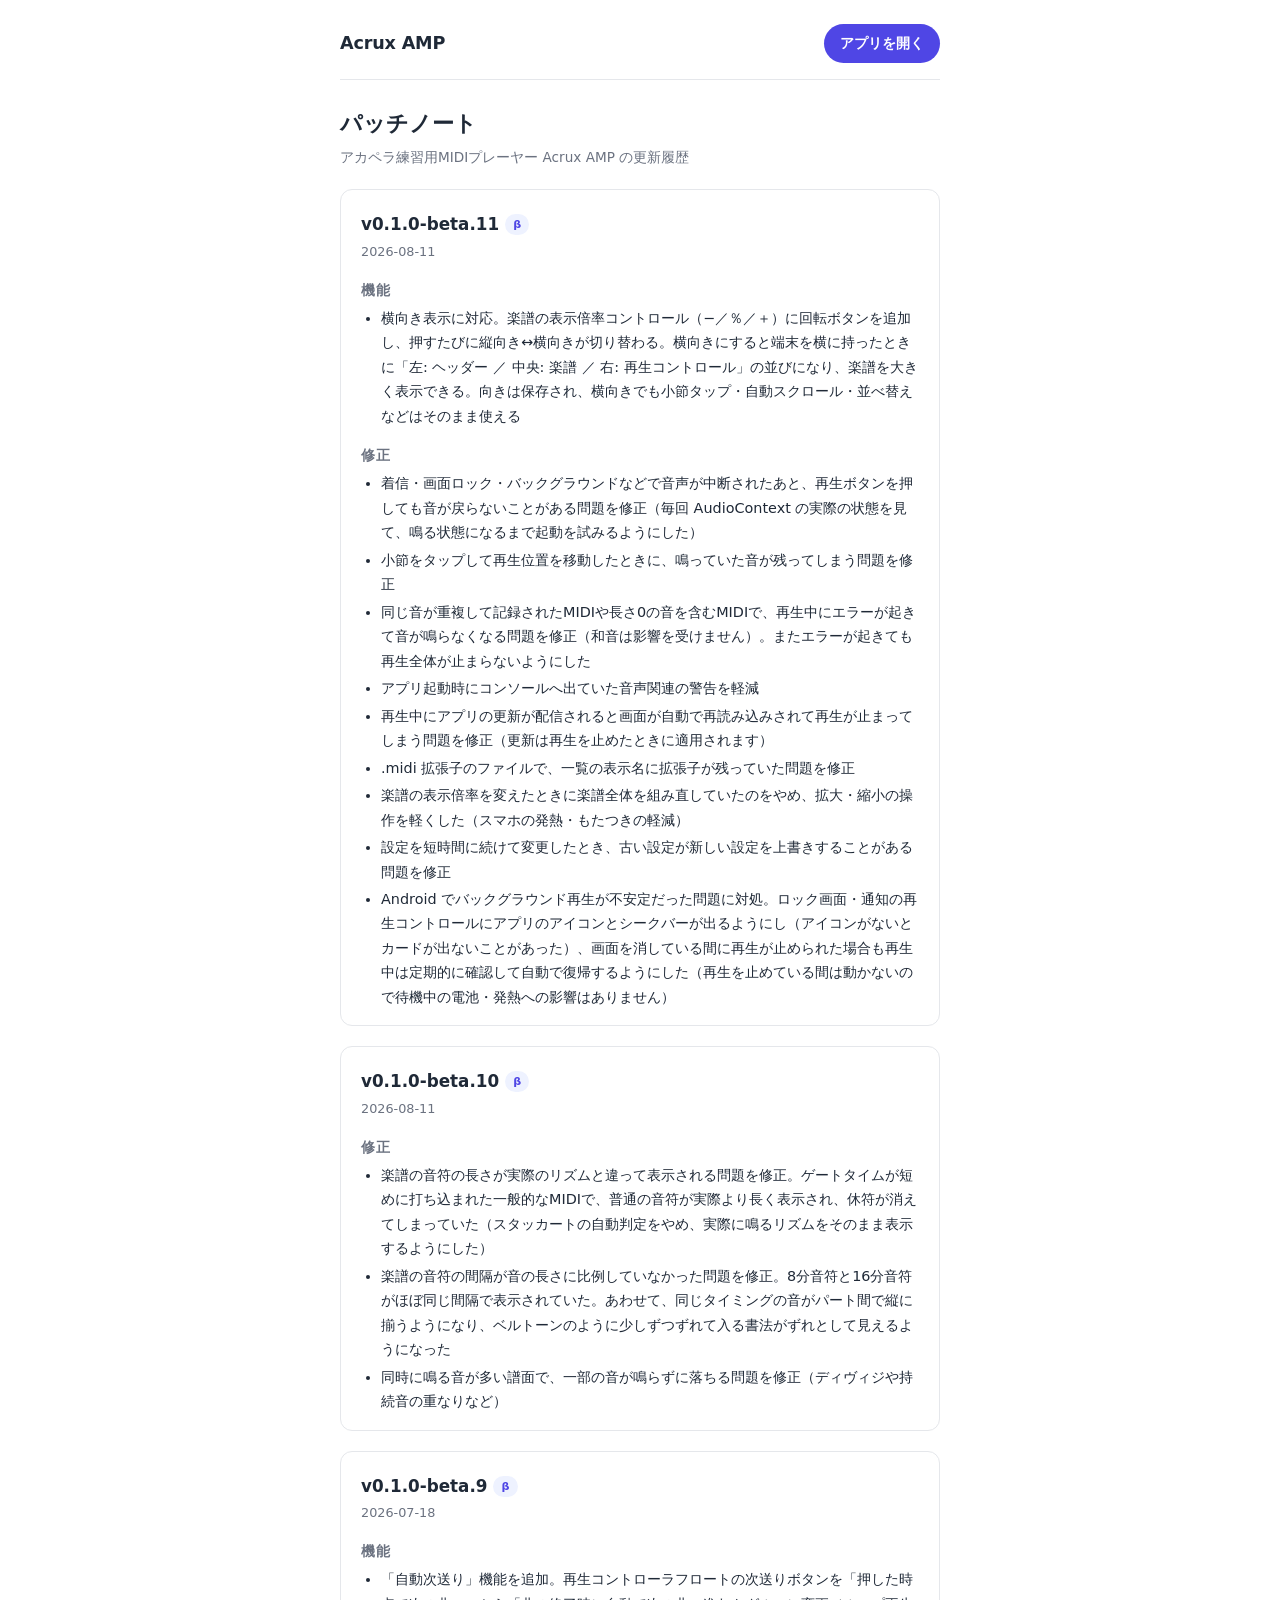
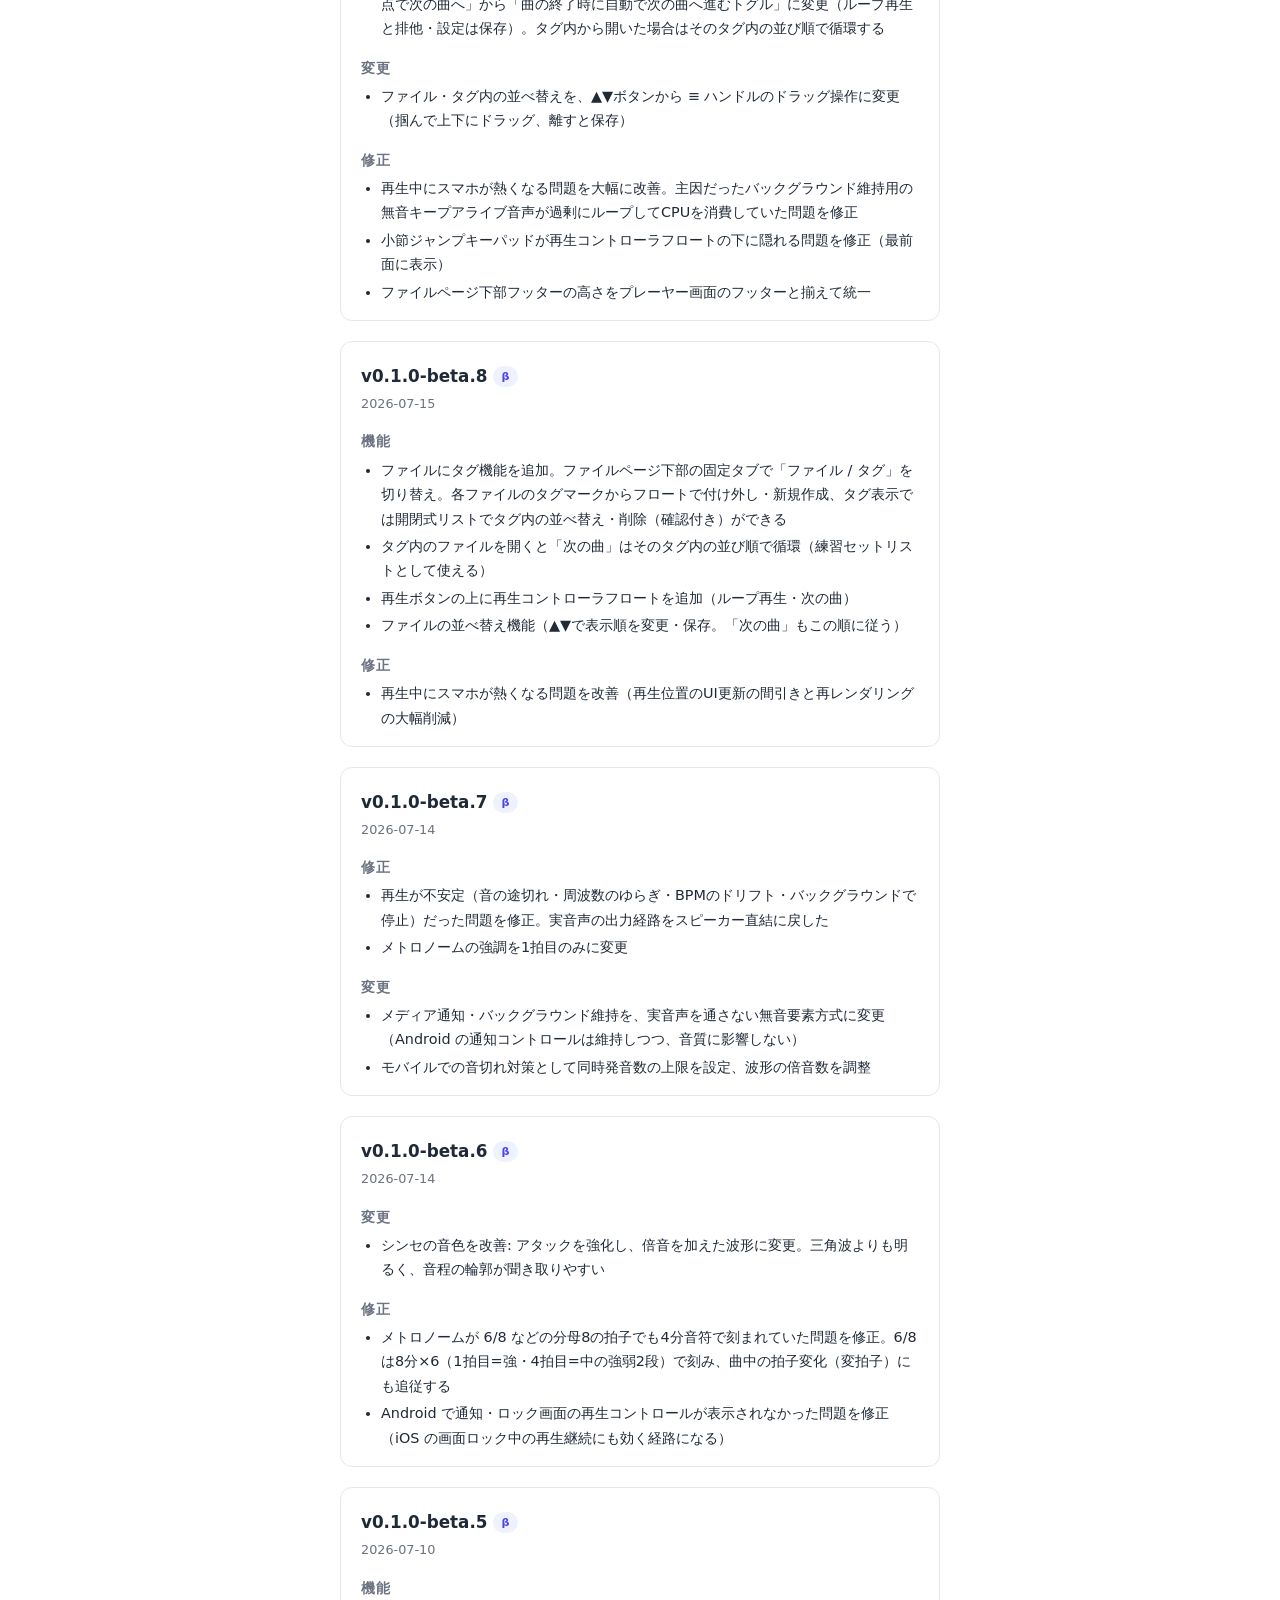
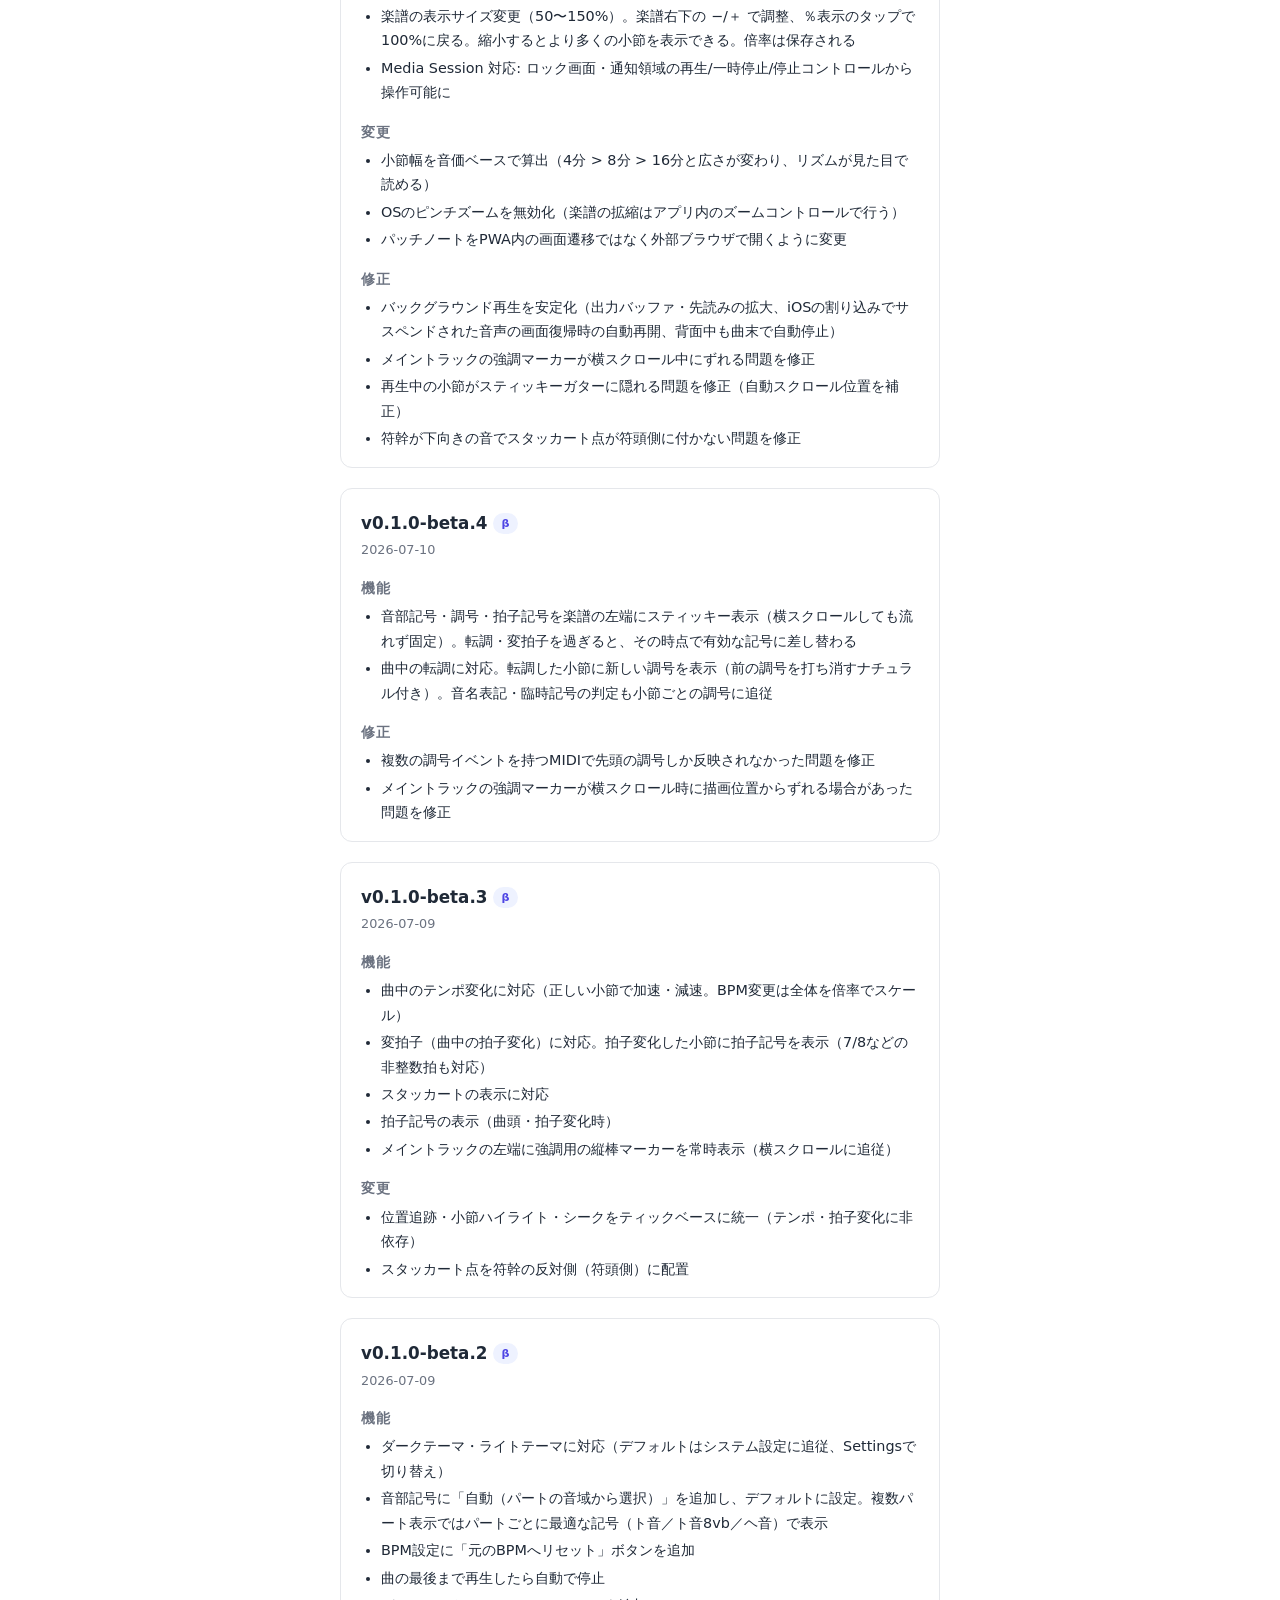
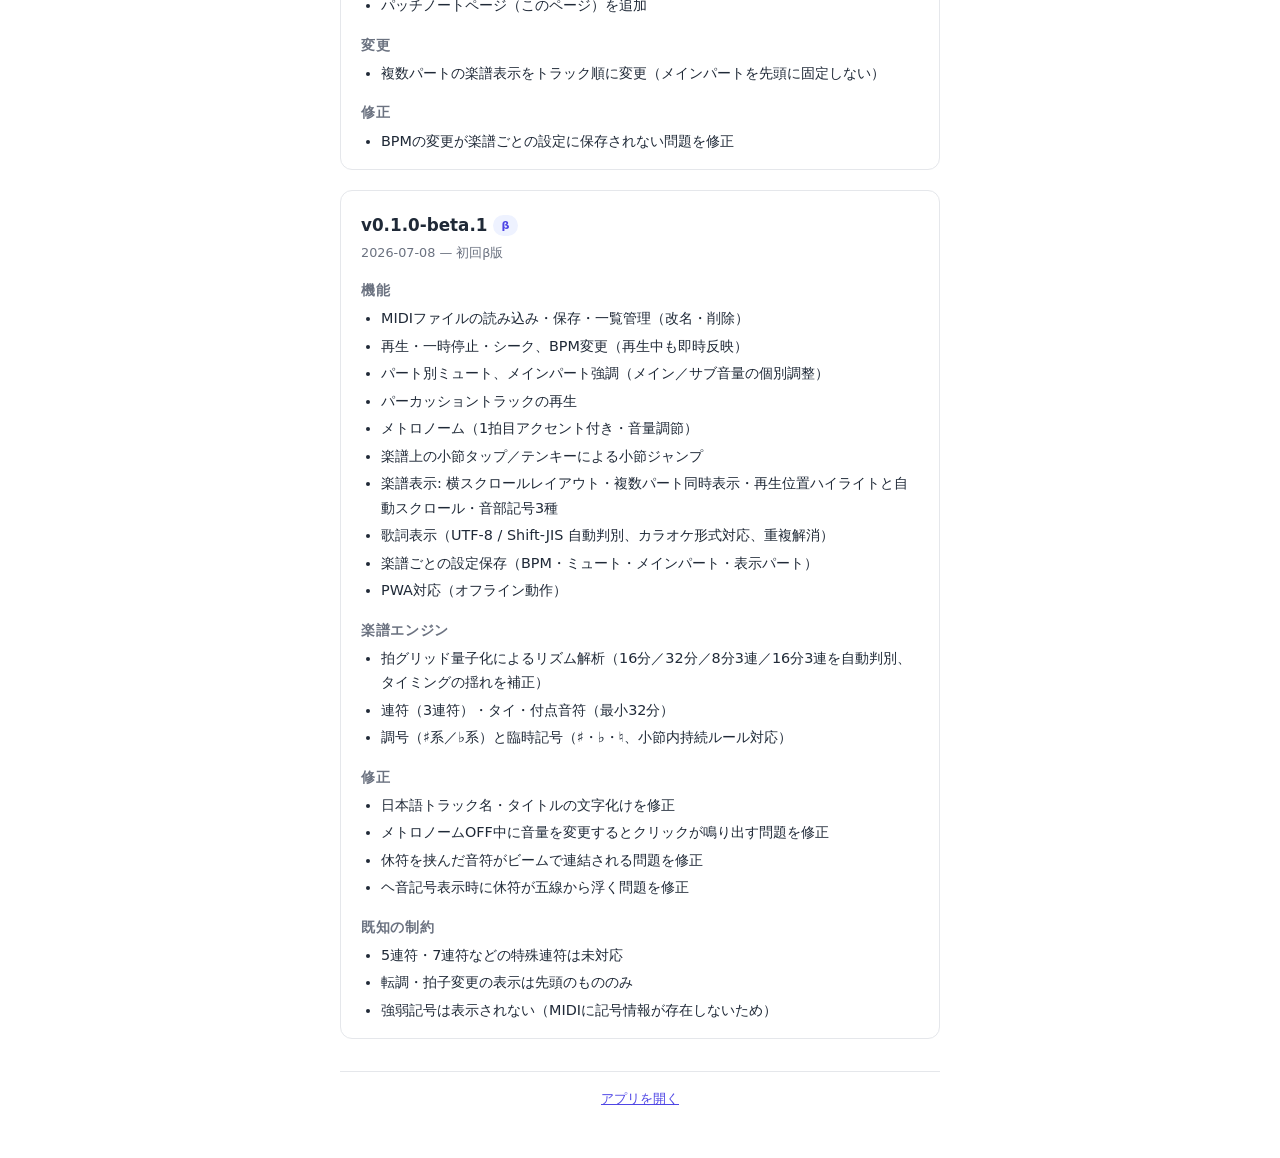
==== patchnotes/index.html @ 3514c03e "deploy: AcruxAMP/AcruxAMP.develop@8cea47f42e54c80c23caa0621dd19355c174de8c" ====
<!doctype html>
<html lang="ja">
<head>
  <meta charset="UTF-8" />
  <meta name="viewport" content="width=device-width, initial-scale=1.0" />
  <title>パッチノート — Acrux AMP</title>
  <link rel="icon" type="image/png" href="/icons/icon-192.png" />
  <script>
    // アプリのテーマ設定（localStorage）に追従する。未設定ならシステム設定
    (function () {
      try {
        var saved = JSON.parse(localStorage.getItem('acrux-app') || '{}');
        var t = saved.state && saved.state.theme;
        var dark = t === 'dark' ||
          ((!t || t === 'system') && matchMedia('(prefers-color-scheme: dark)').matches);
        if (dark) document.documentElement.setAttribute('data-theme', 'dark');
      } catch (e) { /* テーマ未設定時はライト */ }
    })();
  </script>
  <style>
    :root {
      --bg: #ffffff;
      --fg: #1f2937;
      --muted: #6b7280;
      --border: #e5e7eb;
      --primary: #4f46e5;
      --primary-fg: #ffffff;
      --badge-bg: #eef2ff;
    }
    [data-theme="dark"] {
      --bg: #1d232a;
      --fg: #e5e7eb;
      --muted: #9ca3af;
      --border: #374151;
      --primary: #6366f1;
      --primary-fg: #ffffff;
      --badge-bg: #312e81;
    }
    * { box-sizing: border-box; }
    body {
      margin: 0;
      background: var(--bg);
      color: var(--fg);
      font-family: system-ui, -apple-system, "Segoe UI", Roboto, "Hiragino Sans",
        "Noto Sans JP", sans-serif;
      line-height: 1.7;
    }
    .container { max-width: 640px; margin: 0 auto; padding: 16px 20px 48px; }
    header {
      display: flex; align-items: center; justify-content: space-between;
      gap: 12px; padding: 8px 0 16px; border-bottom: 1px solid var(--border);
    }
    header .brand { font-size: 1.1rem; font-weight: 700; letter-spacing: -0.01em; }
    .open-app {
      display: inline-block; background: var(--primary); color: var(--primary-fg);
      text-decoration: none; font-size: 0.85rem; font-weight: 600;
      padding: 8px 16px; border-radius: 9999px; white-space: nowrap;
    }
    .open-app:active { opacity: 0.85; }
    h1 { font-size: 1.4rem; margin: 24px 0 4px; }
    .subtitle { color: var(--muted); font-size: 0.85rem; margin: 0 0 8px; }
    section.release {
      border: 1px solid var(--border); border-radius: 12px;
      padding: 4px 20px 12px; margin: 20px 0;
    }
    h2 { font-size: 1.05rem; margin: 16px 0 2px; }
    .date { color: var(--muted); font-size: 0.8rem; margin: 0 0 4px; }
    .badge {
      display: inline-block; background: var(--badge-bg); color: var(--primary);
      font-size: 0.7rem; font-weight: 700; padding: 1px 8px; border-radius: 9999px;
      vertical-align: 2px; margin-left: 6px;
    }
    h3 { font-size: 0.85rem; color: var(--muted); text-transform: uppercase;
         letter-spacing: 0.05em; margin: 16px 0 4px; }
    ul { margin: 4px 0; padding-left: 20px; }
    li { margin: 3px 0; font-size: 0.9rem; }
    footer {
      margin-top: 32px; padding-top: 16px; border-top: 1px solid var(--border);
      text-align: center; color: var(--muted); font-size: 0.8rem;
    }
    footer a { color: var(--primary); }
  </style>
</head>
<body>
  <div class="container">
    <header>
      <span class="brand">Acrux AMP</span>
      <a class="open-app" href="/">アプリを開く</a>
    </header>

    <h1>パッチノート</h1>
    <p class="subtitle">アカペラ練習用MIDIプレーヤー Acrux AMP の更新履歴</p>

    <section class="release">
      <h2>v0.1.0-beta.11<span class="badge">β</span></h2>
      <p class="date">2026-08-11</p>

      <h3>機能</h3>
      <ul>
        <li>横向き表示に対応。楽譜の表示倍率コントロール（−／％／＋）に回転ボタンを追加し、押すたびに縦向き↔横向きが切り替わる。横向きにすると端末を横に持ったときに「左: ヘッダー ／ 中央: 楽譜 ／ 右: 再生コントロール」の並びになり、楽譜を大きく表示できる。向きは保存され、横向きでも小節タップ・自動スクロール・並べ替えなどはそのまま使える</li>
      </ul>

      <h3>修正</h3>
      <ul>
        <li>着信・画面ロック・バックグラウンドなどで音声が中断されたあと、再生ボタンを押しても音が戻らないことがある問題を修正（毎回 AudioContext の実際の状態を見て、鳴る状態になるまで起動を試みるようにした）</li>
        <li>小節をタップして再生位置を移動したときに、鳴っていた音が残ってしまう問題を修正</li>
        <li>同じ音が重複して記録されたMIDIや長さ0の音を含むMIDIで、再生中にエラーが起きて音が鳴らなくなる問題を修正（和音は影響を受けません）。またエラーが起きても再生全体が止まらないようにした</li>
        <li>アプリ起動時にコンソールへ出ていた音声関連の警告を軽減</li>
        <li>再生中にアプリの更新が配信されると画面が自動で再読み込みされて再生が止まってしまう問題を修正（更新は再生を止めたときに適用されます）</li>
        <li>.midi 拡張子のファイルで、一覧の表示名に拡張子が残っていた問題を修正</li>
        <li>楽譜の表示倍率を変えたときに楽譜全体を組み直していたのをやめ、拡大・縮小の操作を軽くした（スマホの発熱・もたつきの軽減）</li>
        <li>設定を短時間に続けて変更したとき、古い設定が新しい設定を上書きすることがある問題を修正</li>
        <li>Android でバックグラウンド再生が不安定だった問題に対処。ロック画面・通知の再生コントロールにアプリのアイコンとシークバーが出るようにし（アイコンがないとカードが出ないことがあった）、画面を消している間に再生が止められた場合も再生中は定期的に確認して自動で復帰するようにした（再生を止めている間は動かないので待機中の電池・発熱への影響はありません）</li>
      </ul>
    </section>

    <section class="release">
      <h2>v0.1.0-beta.10<span class="badge">β</span></h2>
      <p class="date">2026-08-11</p>

      <h3>修正</h3>
      <ul>
        <li>楽譜の音符の長さが実際のリズムと違って表示される問題を修正。ゲートタイムが短めに打ち込まれた一般的なMIDIで、普通の音符が実際より長く表示され、休符が消えてしまっていた（スタッカートの自動判定をやめ、実際に鳴るリズムをそのまま表示するようにした）</li>
        <li>楽譜の音符の間隔が音の長さに比例していなかった問題を修正。8分音符と16分音符がほぼ同じ間隔で表示されていた。あわせて、同じタイミングの音がパート間で縦に揃うようになり、ベルトーンのように少しずつずれて入る書法がずれとして見えるようになった</li>
        <li>同時に鳴る音が多い譜面で、一部の音が鳴らずに落ちる問題を修正（ディヴィジや持続音の重なりなど）</li>
      </ul>
    </section>

    <section class="release">
      <h2>v0.1.0-beta.9<span class="badge">β</span></h2>
      <p class="date">2026-07-18</p>

      <h3>機能</h3>
      <ul>
        <li>「自動次送り」機能を追加。再生コントローラフロートの次送りボタンを「押した時点で次の曲へ」から「曲の終了時に自動で次の曲へ進むトグル」に変更（ループ再生と排他・設定は保存）。タグ内から開いた場合はそのタグ内の並び順で循環する</li>
      </ul>

      <h3>変更</h3>
      <ul>
        <li>ファイル・タグ内の並べ替えを、▲▼ボタンから ≡ ハンドルのドラッグ操作に変更（掴んで上下にドラッグ、離すと保存）</li>
      </ul>

      <h3>修正</h3>
      <ul>
        <li>再生中にスマホが熱くなる問題を大幅に改善。主因だったバックグラウンド維持用の無音キープアライブ音声が過剰にループしてCPUを消費していた問題を修正</li>
        <li>小節ジャンプキーパッドが再生コントローラフロートの下に隠れる問題を修正（最前面に表示）</li>
        <li>ファイルページ下部フッターの高さをプレーヤー画面のフッターと揃えて統一</li>
      </ul>
    </section>

    <section class="release">
      <h2>v0.1.0-beta.8<span class="badge">β</span></h2>
      <p class="date">2026-07-15</p>

      <h3>機能</h3>
      <ul>
        <li>ファイルにタグ機能を追加。ファイルページ下部の固定タブで「ファイル / タグ」を切り替え。各ファイルのタグマークからフロートで付け外し・新規作成、タグ表示では開閉式リストでタグ内の並べ替え・削除（確認付き）ができる</li>
        <li>タグ内のファイルを開くと「次の曲」はそのタグ内の並び順で循環（練習セットリストとして使える）</li>
        <li>再生ボタンの上に再生コントローラフロートを追加（ループ再生・次の曲）</li>
        <li>ファイルの並べ替え機能（▲▼で表示順を変更・保存。「次の曲」もこの順に従う）</li>
      </ul>

      <h3>修正</h3>
      <ul>
        <li>再生中にスマホが熱くなる問題を改善（再生位置のUI更新の間引きと再レンダリングの大幅削減）</li>
      </ul>
    </section>

    <section class="release">
      <h2>v0.1.0-beta.7<span class="badge">β</span></h2>
      <p class="date">2026-07-14</p>

      <h3>修正</h3>
      <ul>
        <li>再生が不安定（音の途切れ・周波数のゆらぎ・BPMのドリフト・バックグラウンドで停止）だった問題を修正。実音声の出力経路をスピーカー直結に戻した</li>
        <li>メトロノームの強調を1拍目のみに変更</li>
      </ul>

      <h3>変更</h3>
      <ul>
        <li>メディア通知・バックグラウンド維持を、実音声を通さない無音要素方式に変更（Android の通知コントロールは維持しつつ、音質に影響しない）</li>
        <li>モバイルでの音切れ対策として同時発音数の上限を設定、波形の倍音数を調整</li>
      </ul>
    </section>

    <section class="release">
      <h2>v0.1.0-beta.6<span class="badge">β</span></h2>
      <p class="date">2026-07-14</p>

      <h3>変更</h3>
      <ul>
        <li>シンセの音色を改善: アタックを強化し、倍音を加えた波形に変更。三角波よりも明るく、音程の輪郭が聞き取りやすい</li>
      </ul>

      <h3>修正</h3>
      <ul>
        <li>メトロノームが 6/8 などの分母8の拍子でも4分音符で刻まれていた問題を修正。6/8 は8分×6（1拍目=強・4拍目=中の強弱2段）で刻み、曲中の拍子変化（変拍子）にも追従する</li>
        <li>Android で通知・ロック画面の再生コントロールが表示されなかった問題を修正（iOS の画面ロック中の再生継続にも効く経路になる）</li>
      </ul>
    </section>

    <section class="release">
      <h2>v0.1.0-beta.5<span class="badge">β</span></h2>
      <p class="date">2026-07-10</p>

      <h3>機能</h3>
      <ul>
        <li>楽譜の表示サイズ変更（50〜150%）。楽譜右下の −/＋ で調整、％表示のタップで100%に戻る。縮小するとより多くの小節を表示できる。倍率は保存される</li>
        <li>Media Session 対応: ロック画面・通知領域の再生/一時停止/停止コントロールから操作可能に</li>
      </ul>

      <h3>変更</h3>
      <ul>
        <li>小節幅を音価ベースで算出（4分 &gt; 8分 &gt; 16分と広さが変わり、リズムが見た目で読める）</li>
        <li>OSのピンチズームを無効化（楽譜の拡縮はアプリ内のズームコントロールで行う）</li>
        <li>パッチノートをPWA内の画面遷移ではなく外部ブラウザで開くように変更</li>
      </ul>

      <h3>修正</h3>
      <ul>
        <li>バックグラウンド再生を安定化（出力バッファ・先読みの拡大、iOSの割り込みでサスペンドされた音声の画面復帰時の自動再開、背面中も曲末で自動停止）</li>
        <li>メイントラックの強調マーカーが横スクロール中にずれる問題を修正</li>
        <li>再生中の小節がスティッキーガターに隠れる問題を修正（自動スクロール位置を補正）</li>
        <li>符幹が下向きの音でスタッカート点が符頭側に付かない問題を修正</li>
      </ul>
    </section>

    <section class="release">
      <h2>v0.1.0-beta.4<span class="badge">β</span></h2>
      <p class="date">2026-07-10</p>

      <h3>機能</h3>
      <ul>
        <li>音部記号・調号・拍子記号を楽譜の左端にスティッキー表示（横スクロールしても流れず固定）。転調・変拍子を過ぎると、その時点で有効な記号に差し替わる</li>
        <li>曲中の転調に対応。転調した小節に新しい調号を表示（前の調号を打ち消すナチュラル付き）。音名表記・臨時記号の判定も小節ごとの調号に追従</li>
      </ul>

      <h3>修正</h3>
      <ul>
        <li>複数の調号イベントを持つMIDIで先頭の調号しか反映されなかった問題を修正</li>
        <li>メイントラックの強調マーカーが横スクロール時に描画位置からずれる場合があった問題を修正</li>
      </ul>
    </section>

    <section class="release">
      <h2>v0.1.0-beta.3<span class="badge">β</span></h2>
      <p class="date">2026-07-09</p>

      <h3>機能</h3>
      <ul>
        <li>曲中のテンポ変化に対応（正しい小節で加速・減速。BPM変更は全体を倍率でスケール）</li>
        <li>変拍子（曲中の拍子変化）に対応。拍子変化した小節に拍子記号を表示（7/8などの非整数拍も対応）</li>
        <li>スタッカートの表示に対応</li>
        <li>拍子記号の表示（曲頭・拍子変化時）</li>
        <li>メイントラックの左端に強調用の縦棒マーカーを常時表示（横スクロールに追従）</li>
      </ul>

      <h3>変更</h3>
      <ul>
        <li>位置追跡・小節ハイライト・シークをティックベースに統一（テンポ・拍子変化に非依存）</li>
        <li>スタッカート点を符幹の反対側（符頭側）に配置</li>
      </ul>
    </section>

    <section class="release">
      <h2>v0.1.0-beta.2<span class="badge">β</span></h2>
      <p class="date">2026-07-09</p>

      <h3>機能</h3>
      <ul>
        <li>ダークテーマ・ライトテーマに対応（デフォルトはシステム設定に追従、Settingsで切り替え）</li>
        <li>音部記号に「自動（パートの音域から選択）」を追加し、デフォルトに設定。複数パート表示ではパートごとに最適な記号（ト音／ト音8vb／ヘ音）で表示</li>
        <li>BPM設定に「元のBPMへリセット」ボタンを追加</li>
        <li>曲の最後まで再生したら自動で停止</li>
        <li>パッチノートページ（このページ）を追加</li>
      </ul>

      <h3>変更</h3>
      <ul>
        <li>複数パートの楽譜表示をトラック順に変更（メインパートを先頭に固定しない）</li>
      </ul>

      <h3>修正</h3>
      <ul>
        <li>BPMの変更が楽譜ごとの設定に保存されない問題を修正</li>
      </ul>
    </section>

    <section class="release">
      <h2>v0.1.0-beta.1<span class="badge">β</span></h2>
      <p class="date">2026-07-08 — 初回β版</p>

      <h3>機能</h3>
      <ul>
        <li>MIDIファイルの読み込み・保存・一覧管理（改名・削除）</li>
        <li>再生・一時停止・シーク、BPM変更（再生中も即時反映）</li>
        <li>パート別ミュート、メインパート強調（メイン／サブ音量の個別調整）</li>
        <li>パーカッショントラックの再生</li>
        <li>メトロノーム（1拍目アクセント付き・音量調節）</li>
        <li>楽譜上の小節タップ／テンキーによる小節ジャンプ</li>
        <li>楽譜表示: 横スクロールレイアウト・複数パート同時表示・再生位置ハイライトと自動スクロール・音部記号3種</li>
        <li>歌詞表示（UTF-8 / Shift-JIS 自動判別、カラオケ形式対応、重複解消）</li>
        <li>楽譜ごとの設定保存（BPM・ミュート・メインパート・表示パート）</li>
        <li>PWA対応（オフライン動作）</li>
      </ul>

      <h3>楽譜エンジン</h3>
      <ul>
        <li>拍グリッド量子化によるリズム解析（16分／32分／8分3連／16分3連を自動判別、タイミングの揺れを補正）</li>
        <li>連符（3連符）・タイ・付点音符（最小32分）</li>
        <li>調号（♯系／♭系）と臨時記号（♯・♭・♮、小節内持続ルール対応）</li>
      </ul>

      <h3>修正</h3>
      <ul>
        <li>日本語トラック名・タイトルの文字化けを修正</li>
        <li>メトロノームOFF中に音量を変更するとクリックが鳴り出す問題を修正</li>
        <li>休符を挟んだ音符がビームで連結される問題を修正</li>
        <li>ヘ音記号表示時に休符が五線から浮く問題を修正</li>
      </ul>

      <h3>既知の制約</h3>
      <ul>
        <li>5連符・7連符などの特殊連符は未対応</li>
        <li>転調・拍子変更の表示は先頭のもののみ</li>
        <li>強弱記号は表示されない（MIDIに記号情報が存在しないため）</li>
      </ul>
    </section>

    <footer>
      <a href="/">アプリを開く</a>
    </footer>
  </div>
</body>
</html>
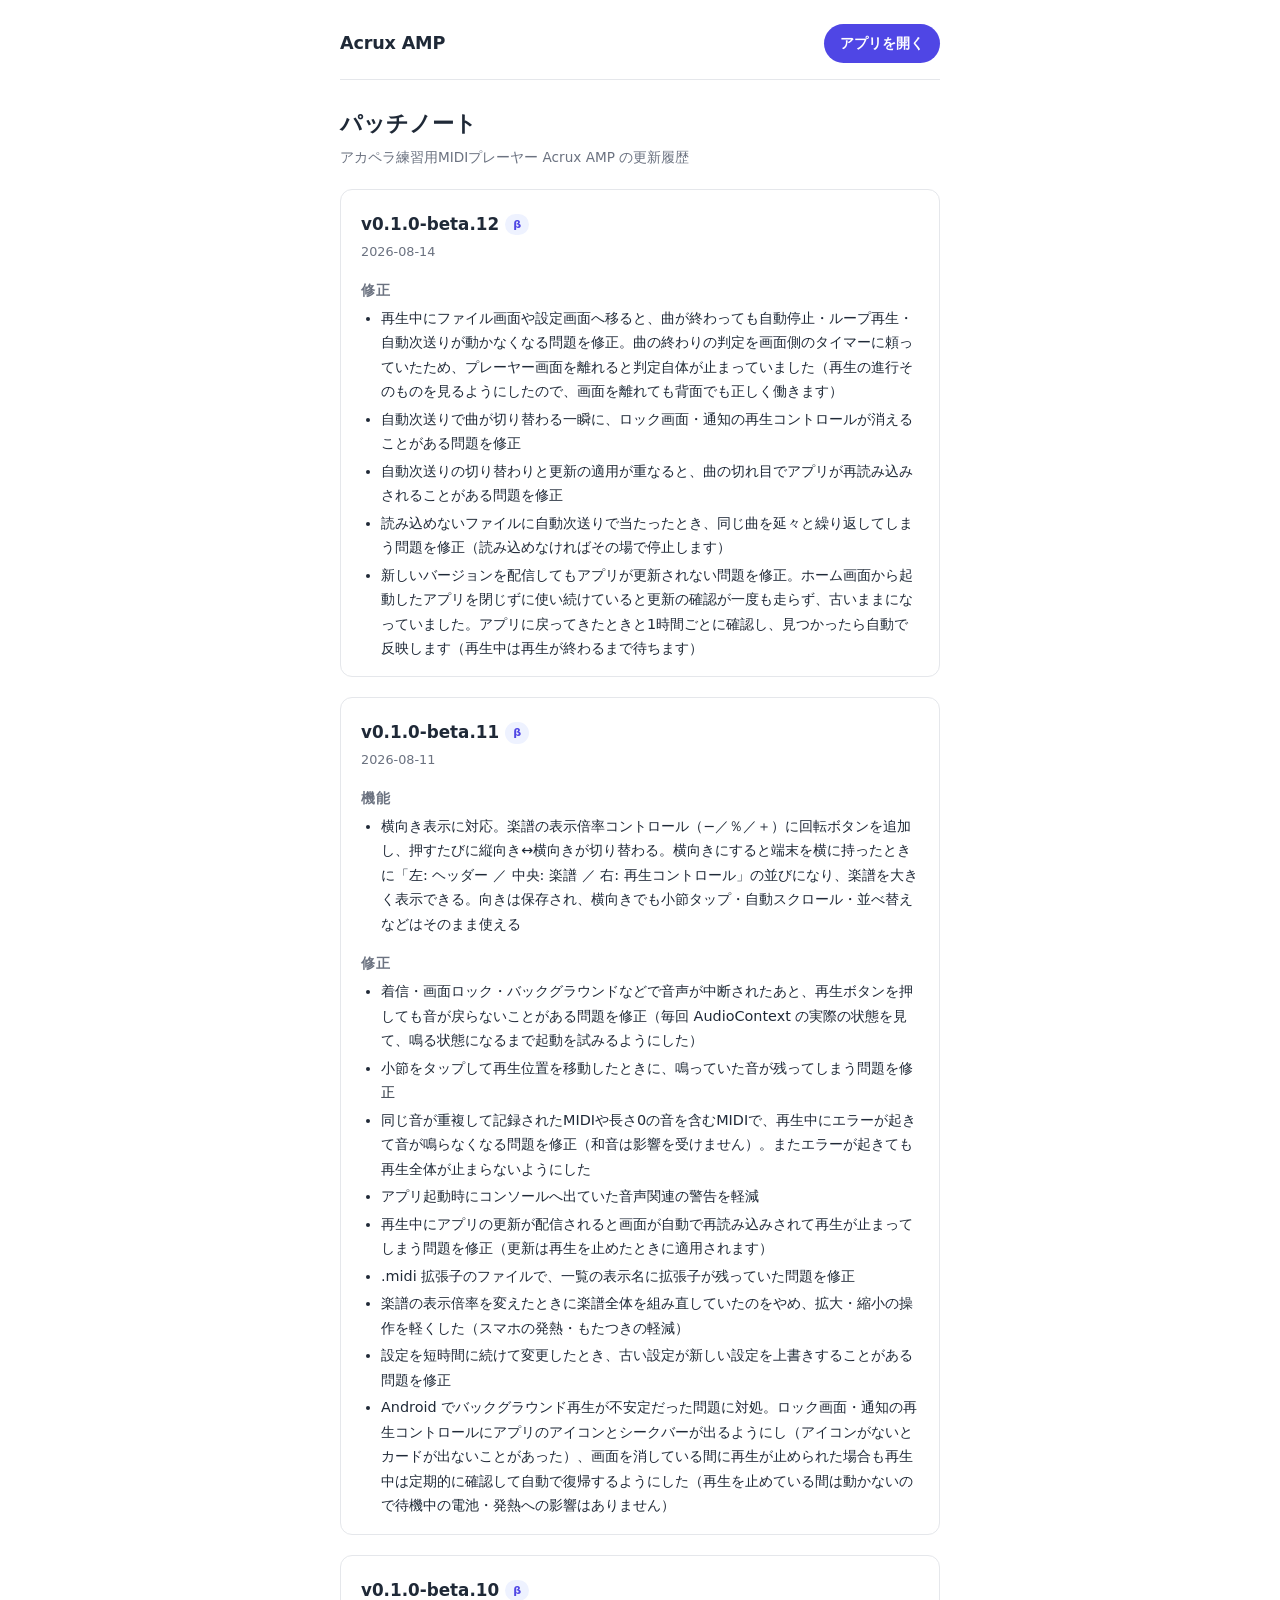
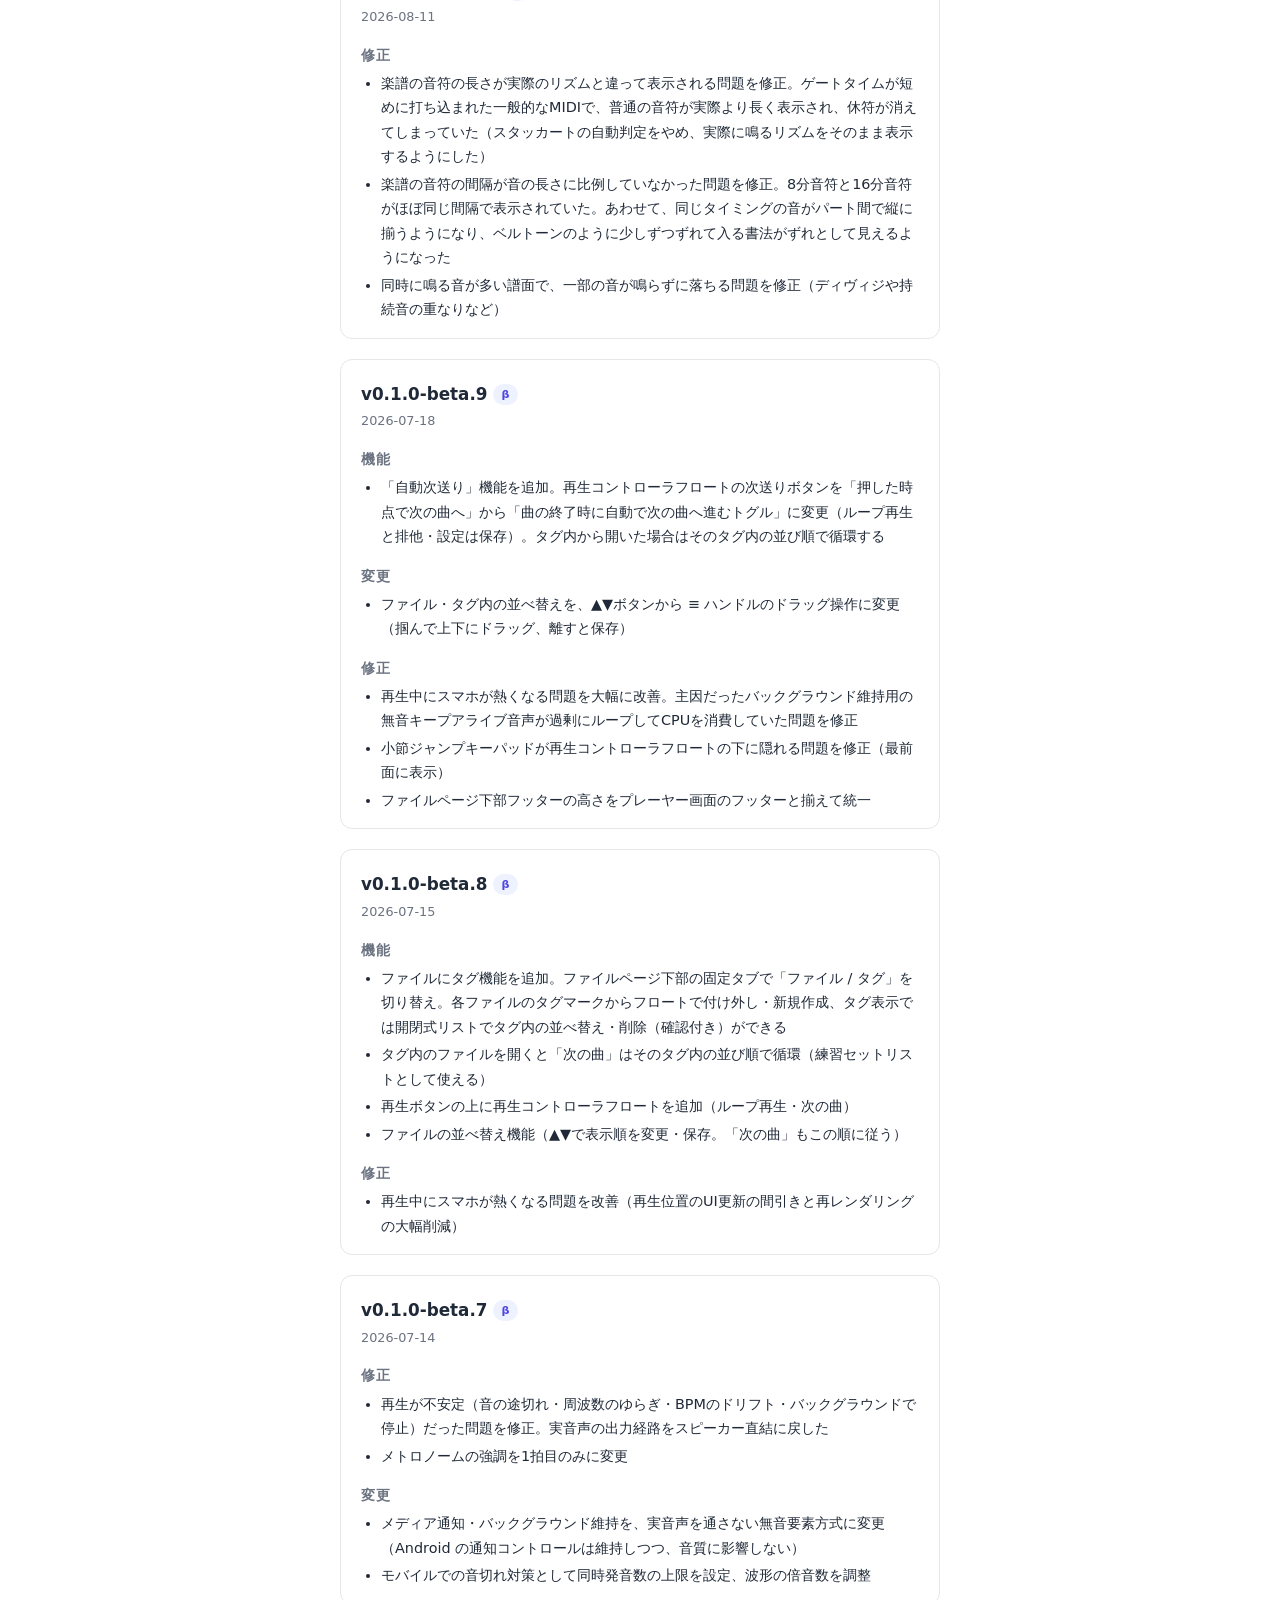
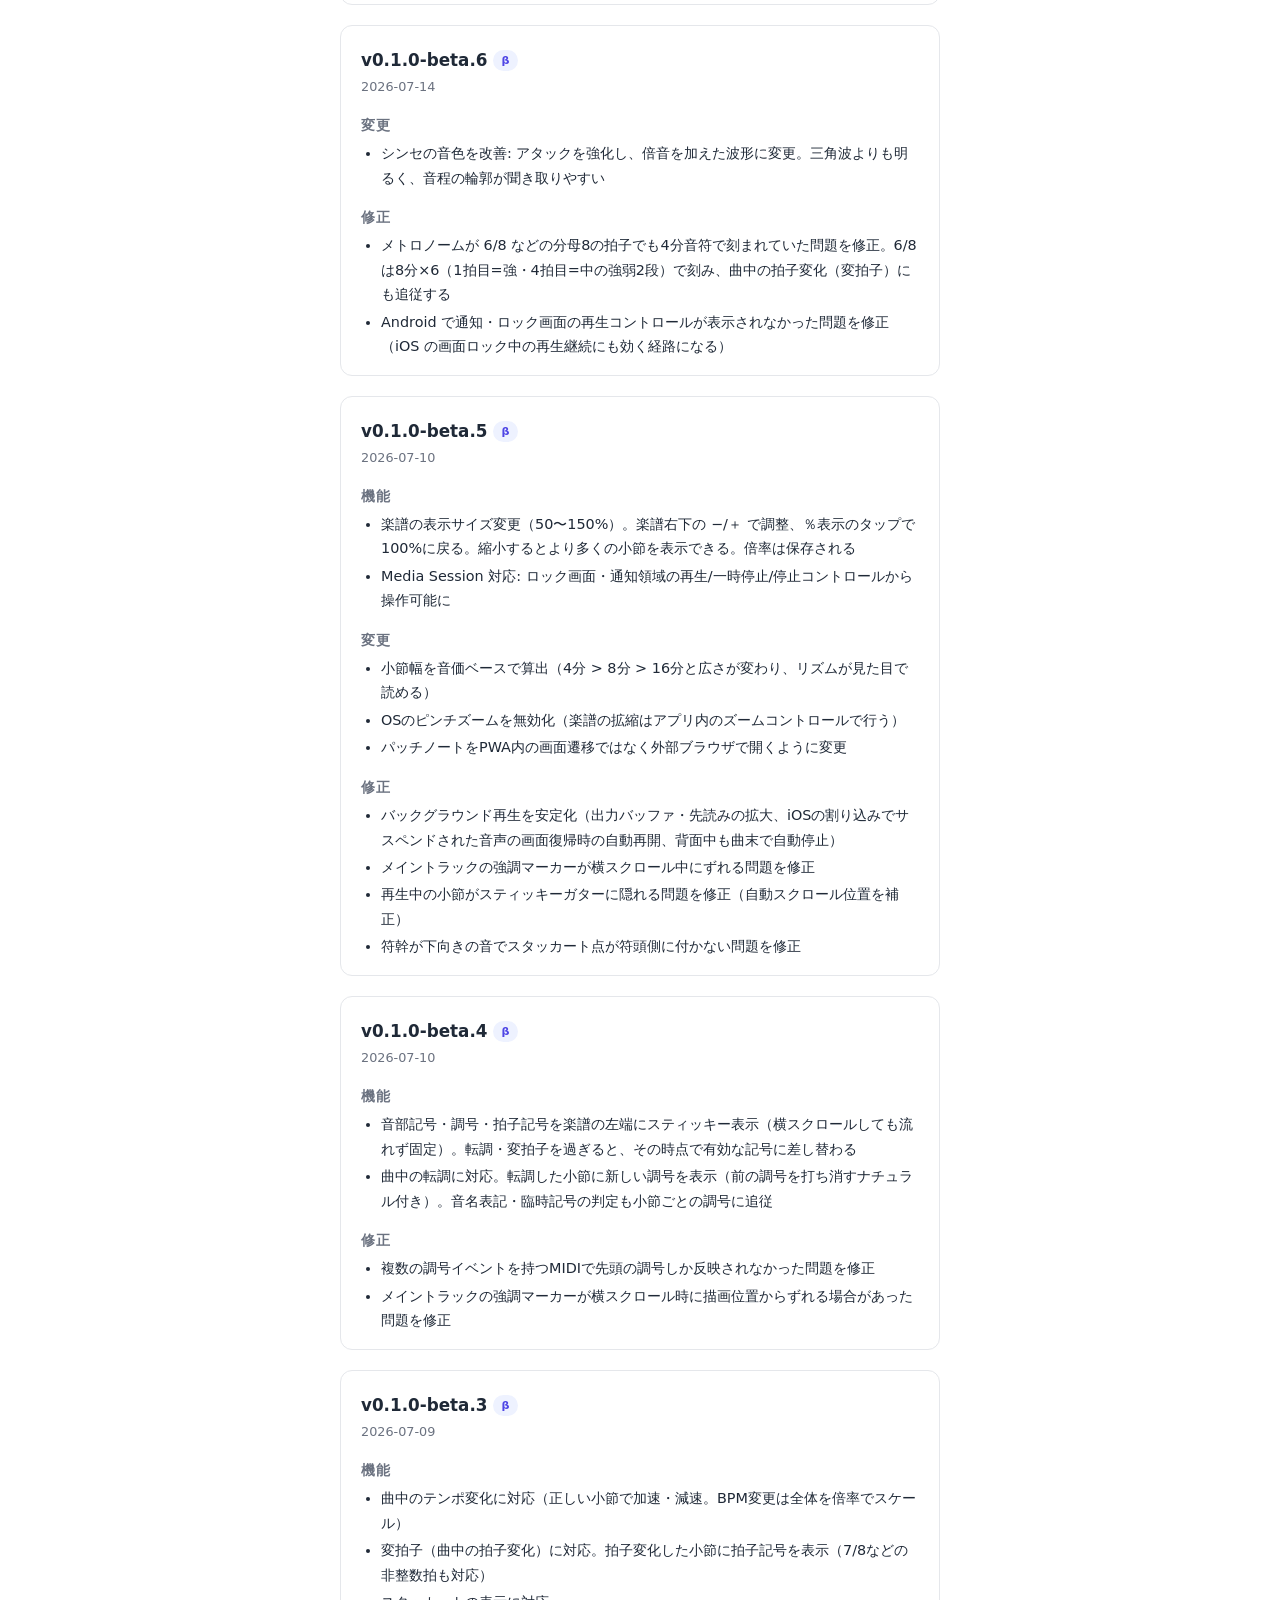
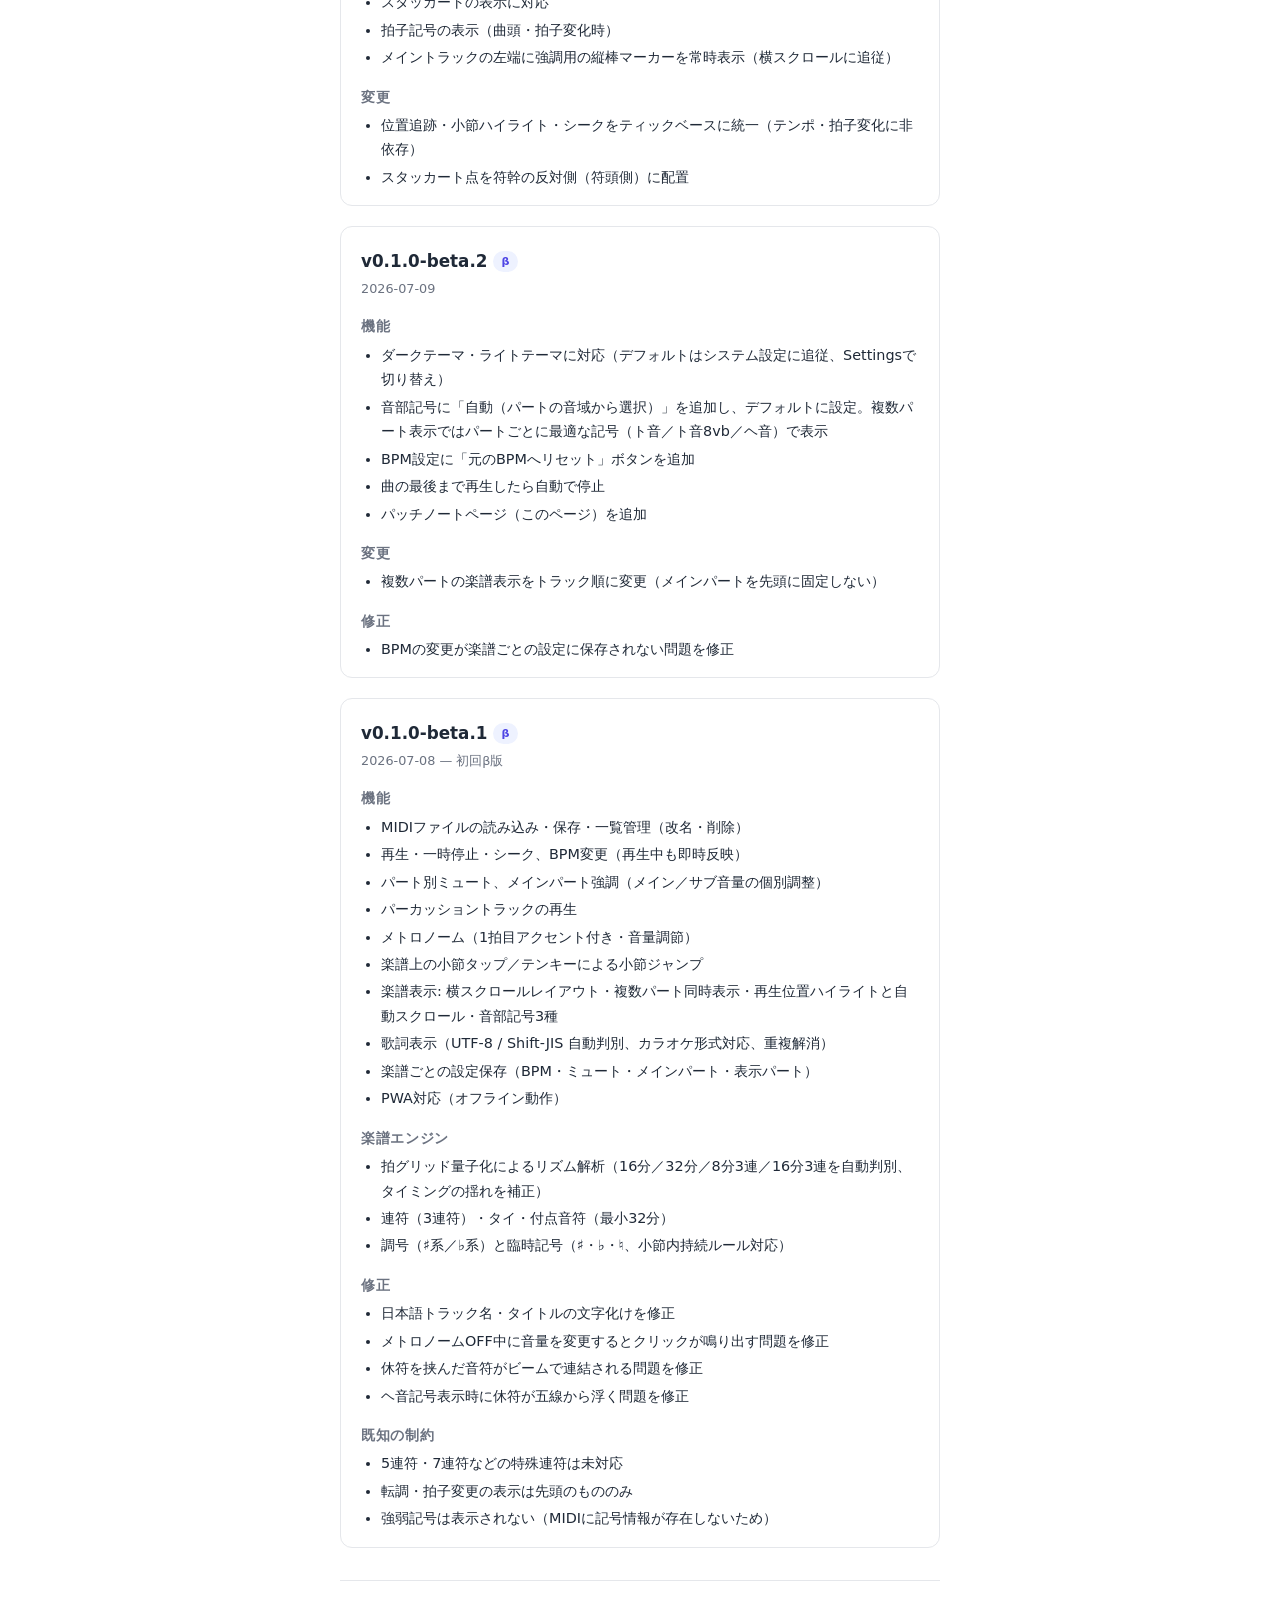
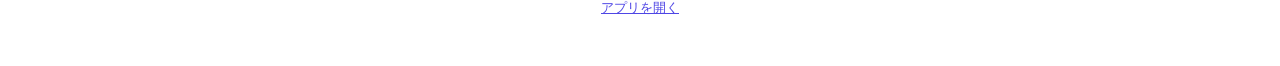
==== commit c103269c: "deploy: AcruxAMP/AcruxAMP.develop@5752c3bf27a15975546d79919b0b3c185f99fe54" ====
--- a/patchnotes/index.html
+++ b/patchnotes/index.html
@@ -92,6 +92,20 @@
     <p class="subtitle">アカペラ練習用MIDIプレーヤー Acrux AMP の更新履歴</p>
 
     <section class="release">
+      <h2>v0.1.0-beta.12<span class="badge">β</span></h2>
+      <p class="date">2026-08-14</p>
+
+      <h3>修正</h3>
+      <ul>
+        <li>再生中にファイル画面や設定画面へ移ると、曲が終わっても自動停止・ループ再生・自動次送りが動かなくなる問題を修正。曲の終わりの判定を画面側のタイマーに頼っていたため、プレーヤー画面を離れると判定自体が止まっていました（再生の進行そのものを見るようにしたので、画面を離れても背面でも正しく働きます）</li>
+        <li>自動次送りで曲が切り替わる一瞬に、ロック画面・通知の再生コントロールが消えることがある問題を修正</li>
+        <li>自動次送りの切り替わりと更新の適用が重なると、曲の切れ目でアプリが再読み込みされることがある問題を修正</li>
+        <li>読み込めないファイルに自動次送りで当たったとき、同じ曲を延々と繰り返してしまう問題を修正（読み込めなければその場で停止します）</li>
+        <li>新しいバージョンを配信してもアプリが更新されない問題を修正。ホーム画面から起動したアプリを閉じずに使い続けていると更新の確認が一度も走らず、古いままになっていました。アプリに戻ってきたときと1時間ごとに確認し、見つかったら自動で反映します（再生中は再生が終わるまで待ちます）</li>
+      </ul>
+    </section>
+
+    <section class="release">
       <h2>v0.1.0-beta.11<span class="badge">β</span></h2>
       <p class="date">2026-08-11</p>
 
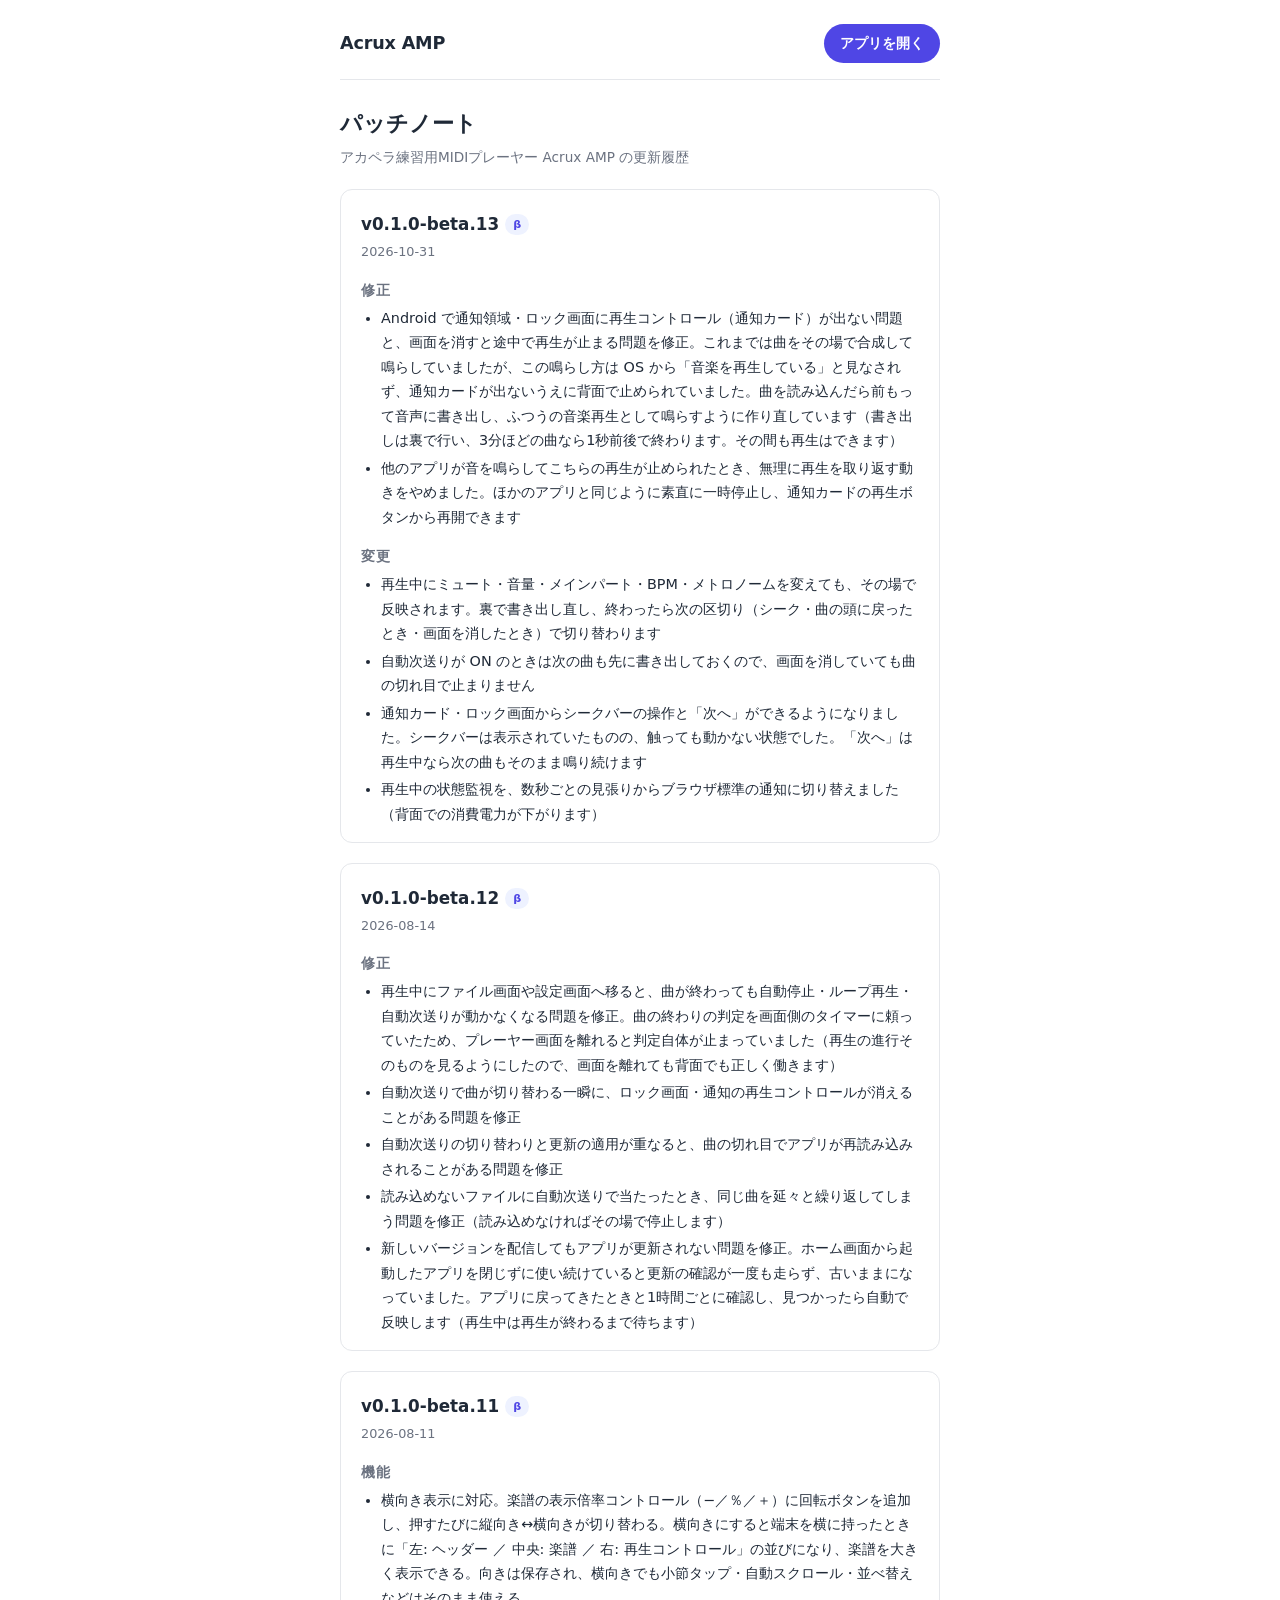
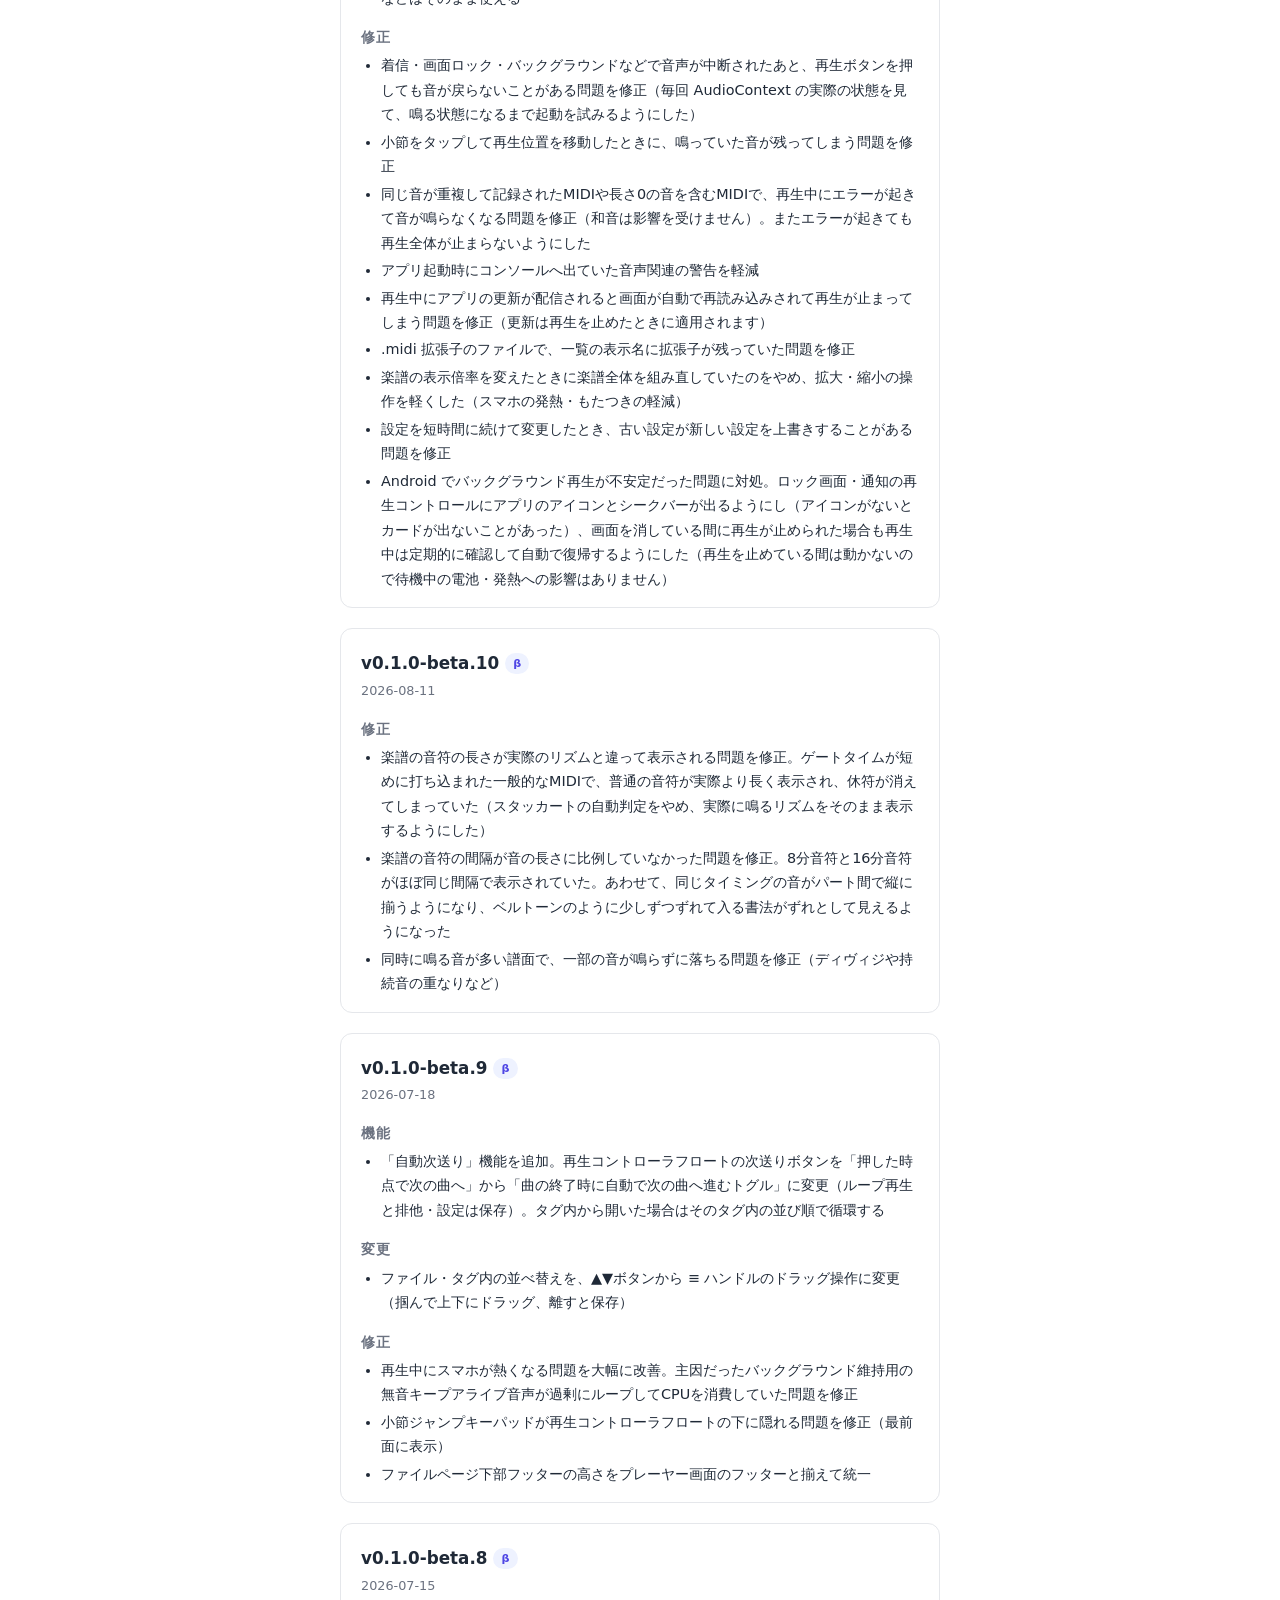
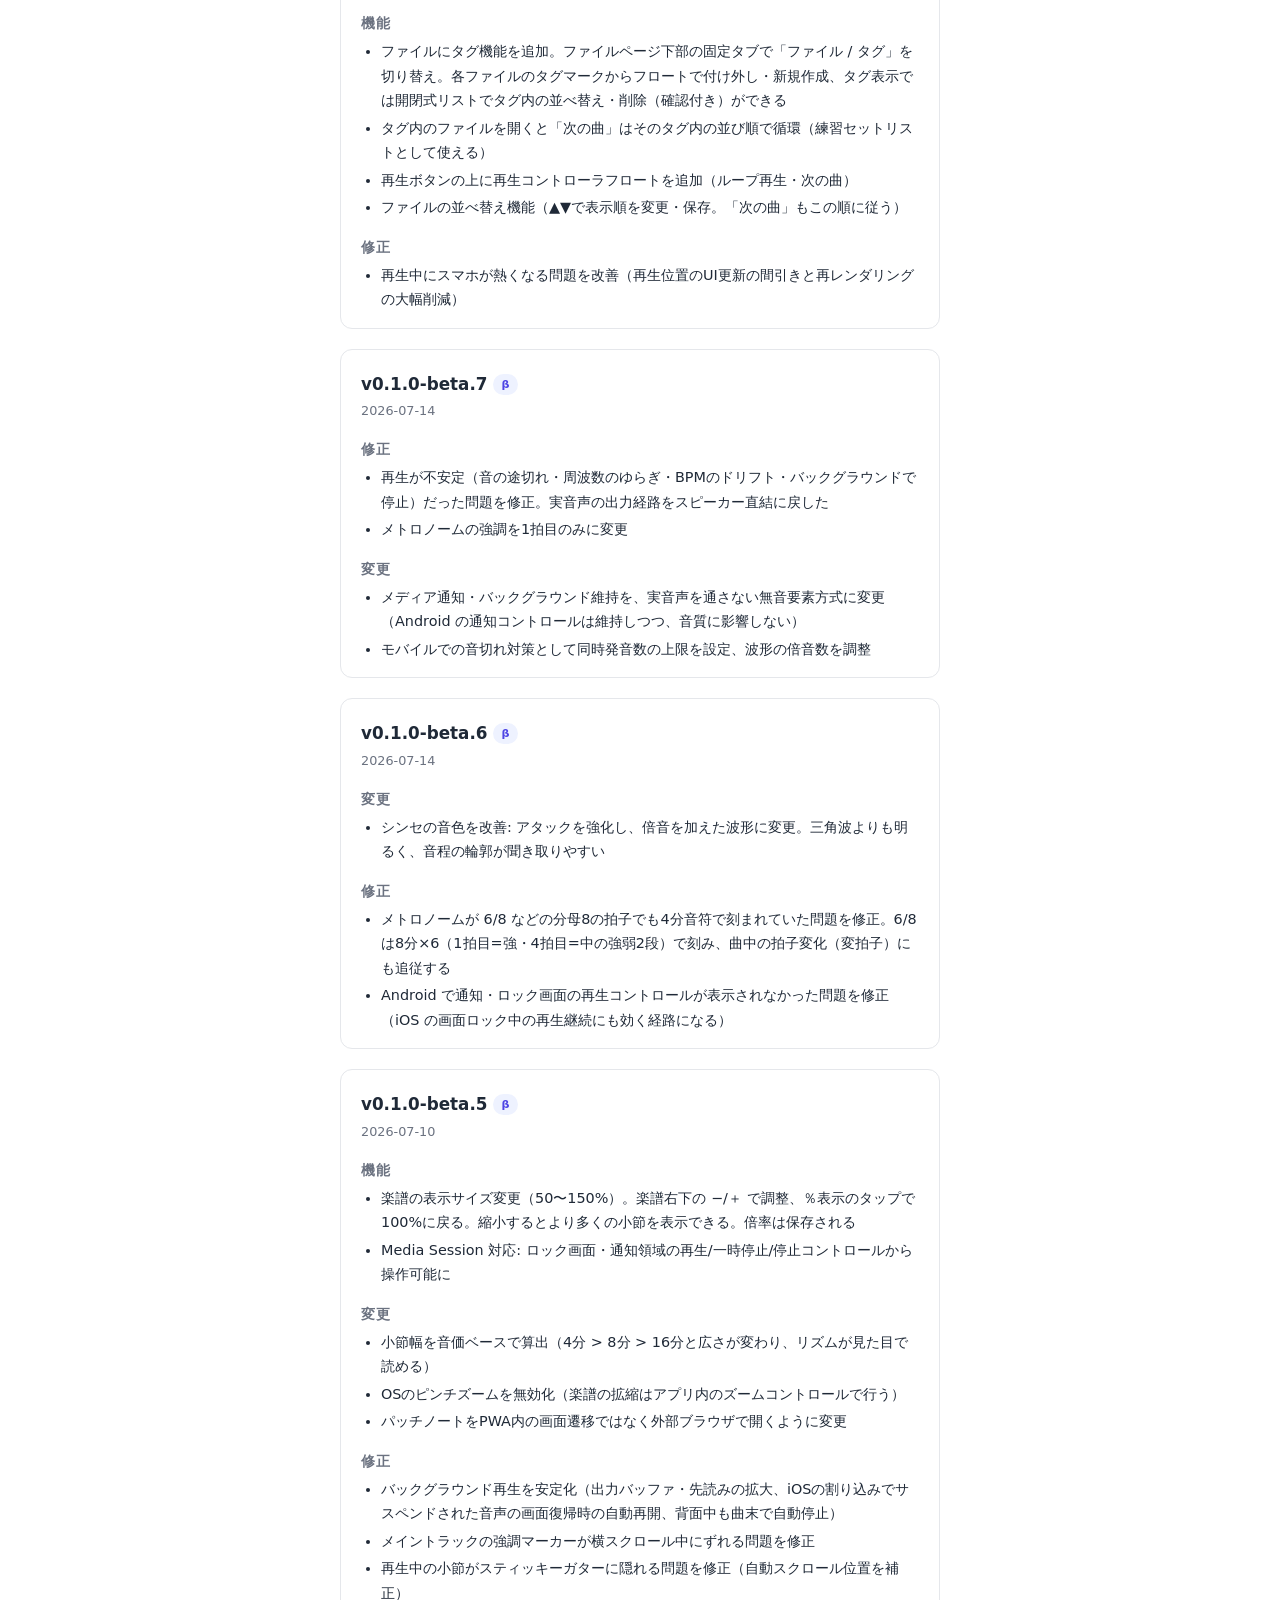
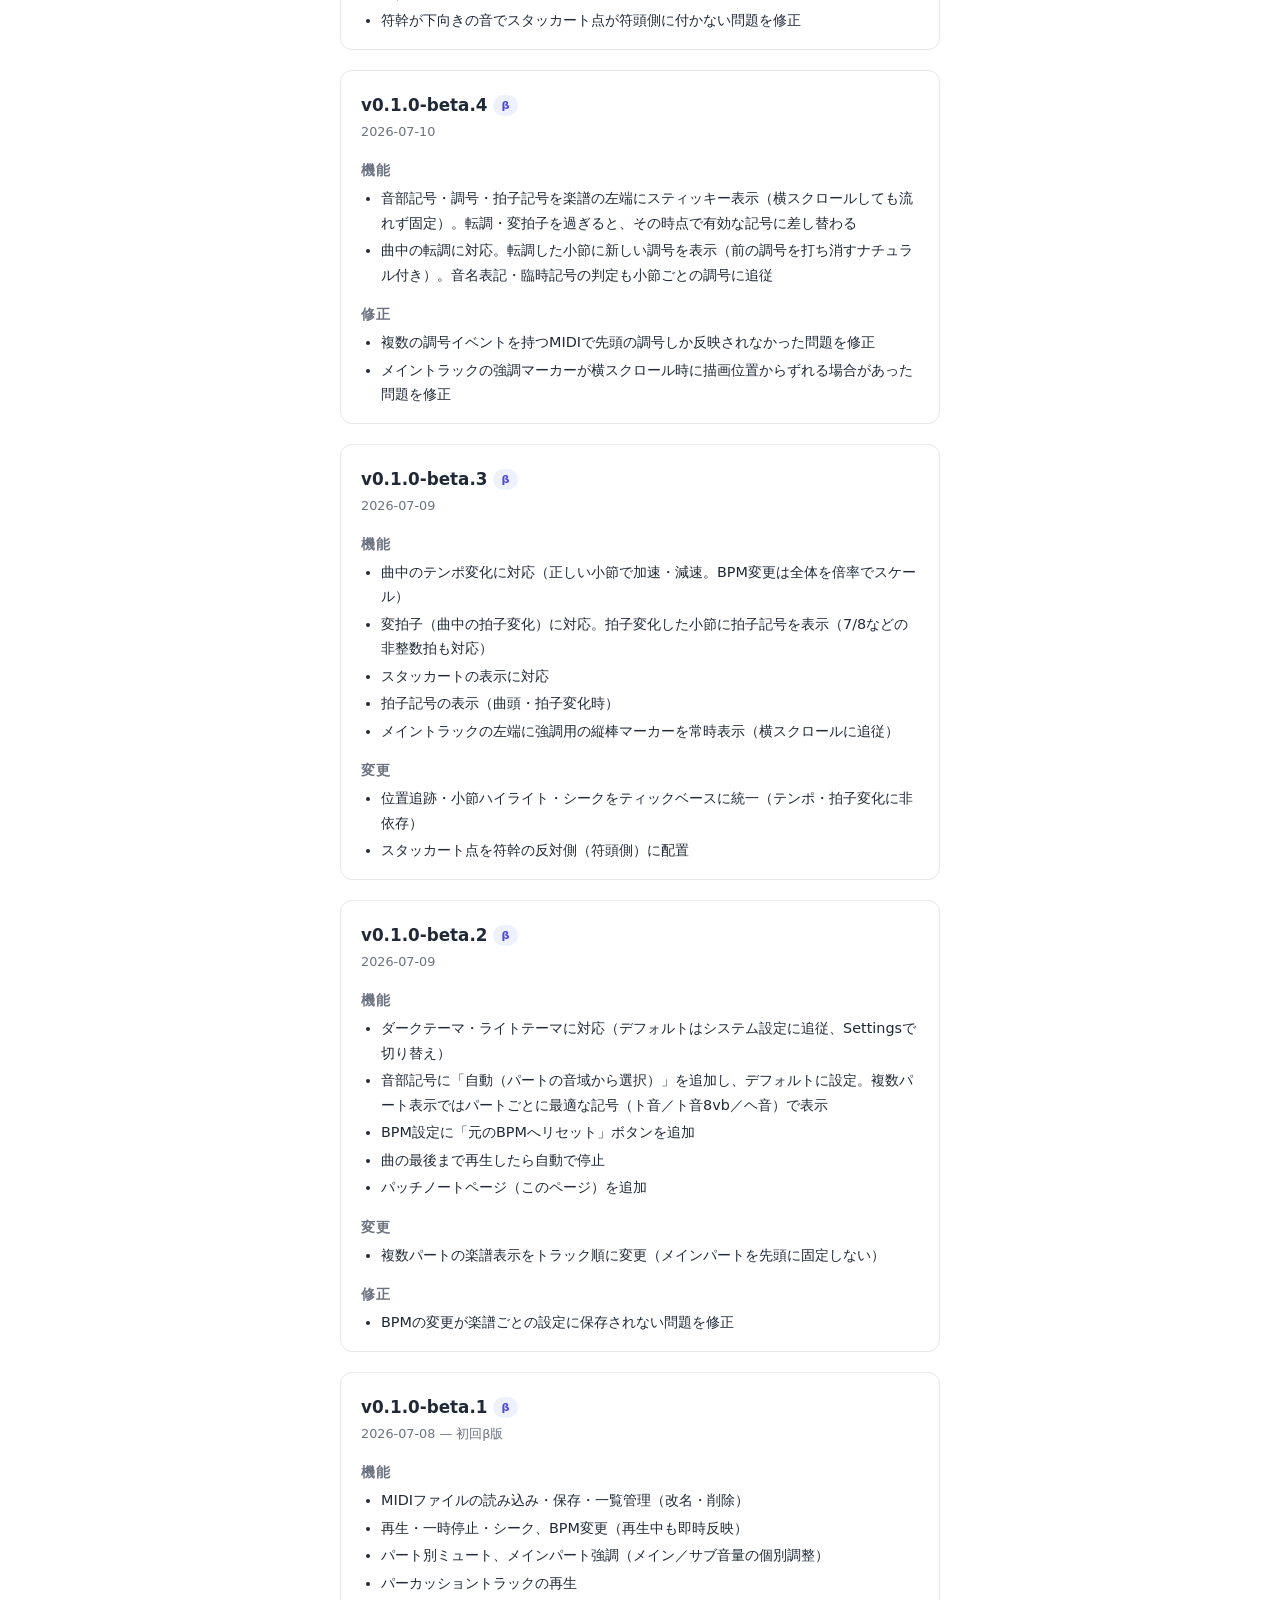
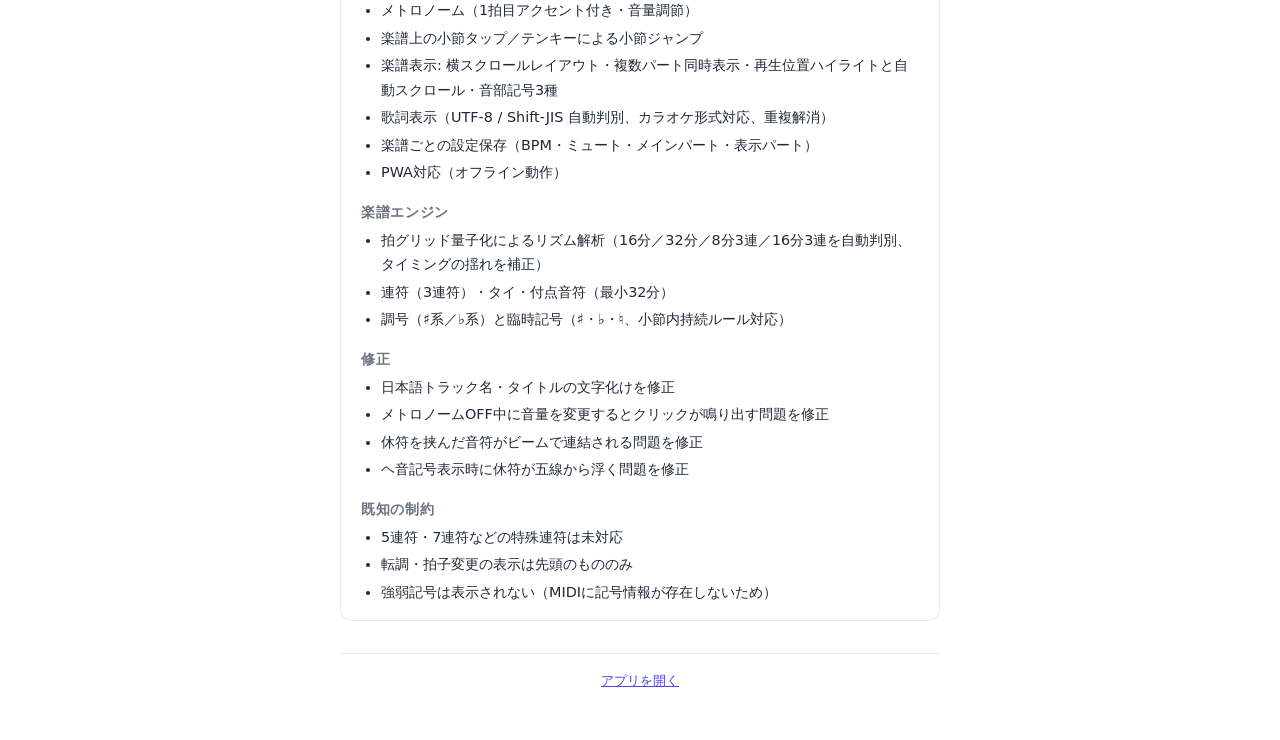
==== commit 7bdda06c: "deploy: AcruxAMP/AcruxAMP.develop@47085b030a3534f57df9d7cd180261851b23f995" ====
--- a/patchnotes/index.html
+++ b/patchnotes/index.html
@@ -92,6 +92,25 @@
     <p class="subtitle">アカペラ練習用MIDIプレーヤー Acrux AMP の更新履歴</p>
 
     <section class="release">
+      <h2>v0.1.0-beta.13<span class="badge">β</span></h2>
+      <p class="date">2026-10-31</p>
+
+      <h3>修正</h3>
+      <ul>
+        <li>Android で通知領域・ロック画面に再生コントロール（通知カード）が出ない問題と、画面を消すと途中で再生が止まる問題を修正。これまでは曲をその場で合成して鳴らしていましたが、この鳴らし方は OS から「音楽を再生している」と見なされず、通知カードが出ないうえに背面で止められていました。曲を読み込んだら前もって音声に書き出し、ふつうの音楽再生として鳴らすように作り直しています（書き出しは裏で行い、3分ほどの曲なら1秒前後で終わります。その間も再生はできます）</li>
+        <li>他のアプリが音を鳴らしてこちらの再生が止められたとき、無理に再生を取り返す動きをやめました。ほかのアプリと同じように素直に一時停止し、通知カードの再生ボタンから再開できます</li>
+      </ul>
+
+      <h3>変更</h3>
+      <ul>
+        <li>再生中にミュート・音量・メインパート・BPM・メトロノームを変えても、その場で反映されます。裏で書き出し直し、終わったら次の区切り（シーク・曲の頭に戻ったとき・画面を消したとき）で切り替わります</li>
+        <li>自動次送りが ON のときは次の曲も先に書き出しておくので、画面を消していても曲の切れ目で止まりません</li>
+        <li>通知カード・ロック画面からシークバーの操作と「次へ」ができるようになりました。シークバーは表示されていたものの、触っても動かない状態でした。「次へ」は再生中なら次の曲もそのまま鳴り続けます</li>
+        <li>再生中の状態監視を、数秒ごとの見張りからブラウザ標準の通知に切り替えました（背面での消費電力が下がります）</li>
+      </ul>
+    </section>
+
+    <section class="release">
       <h2>v0.1.0-beta.12<span class="badge">β</span></h2>
       <p class="date">2026-08-14</p>
 
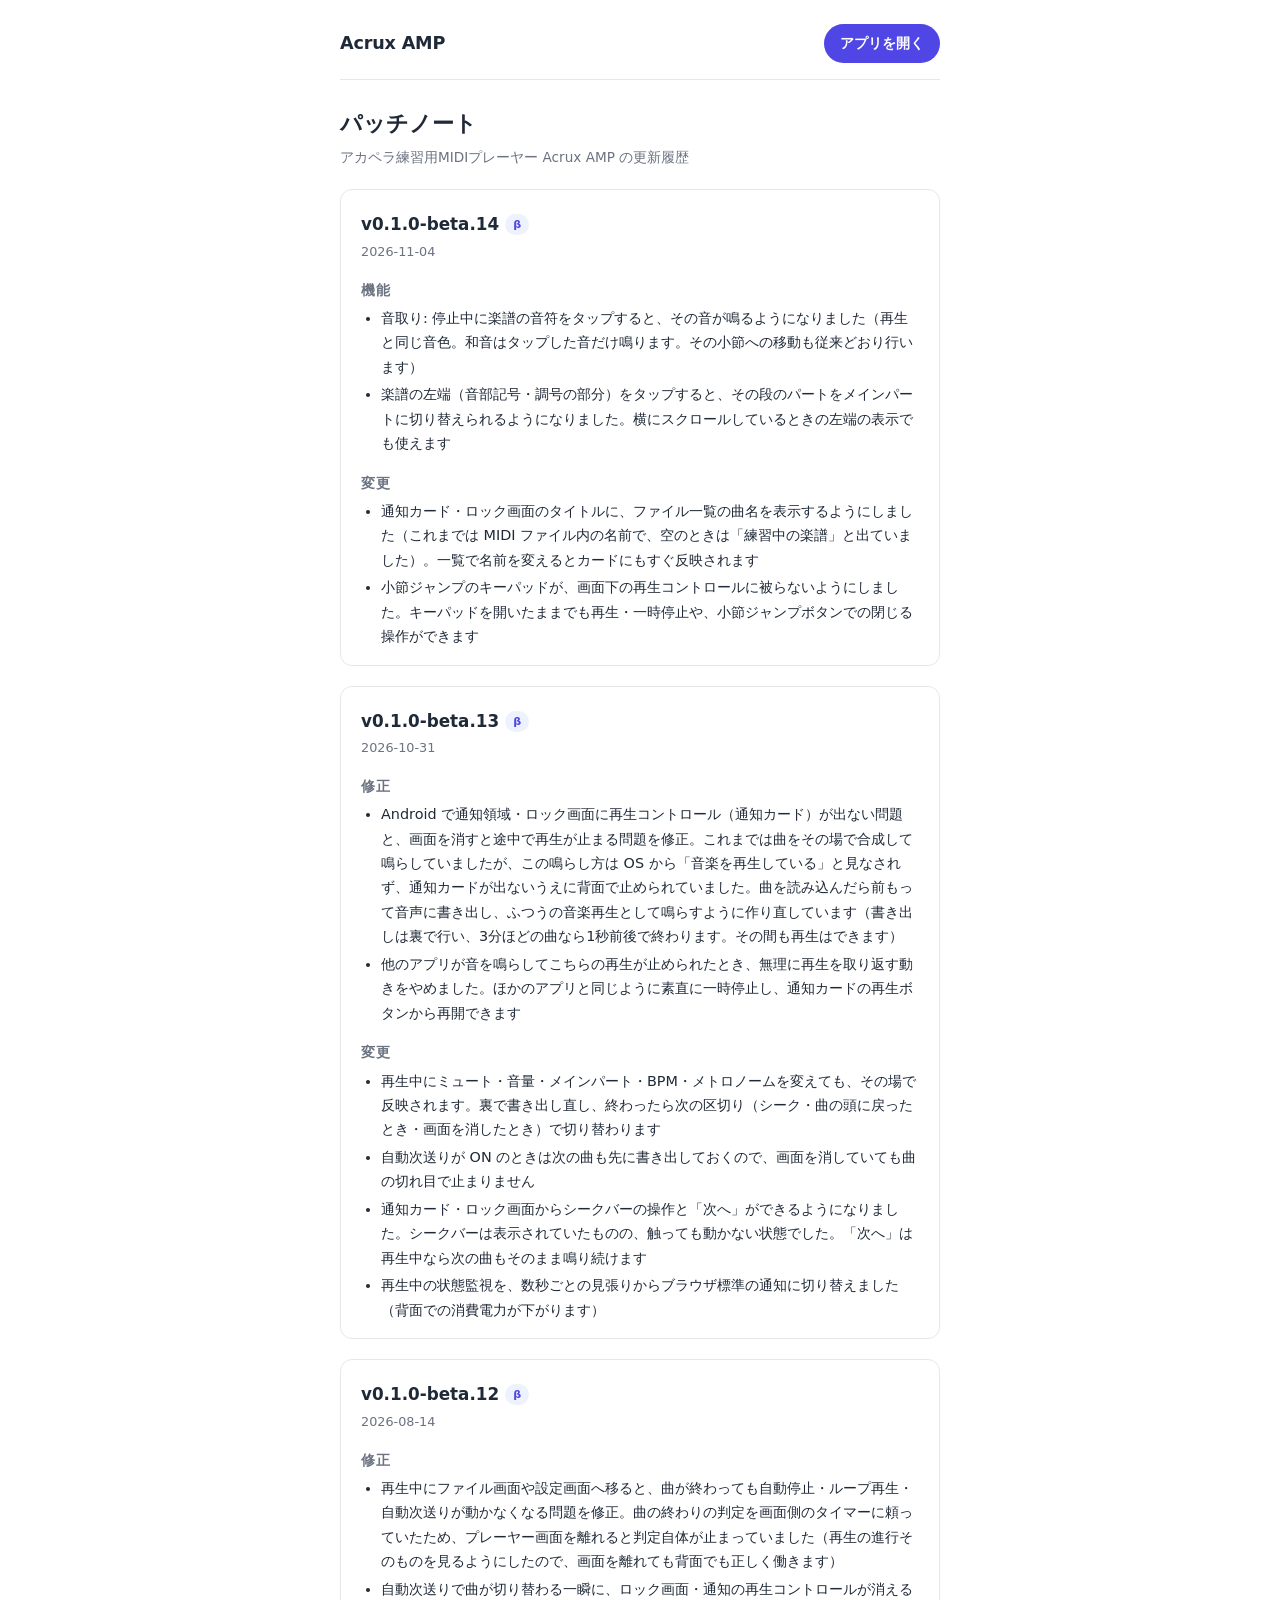
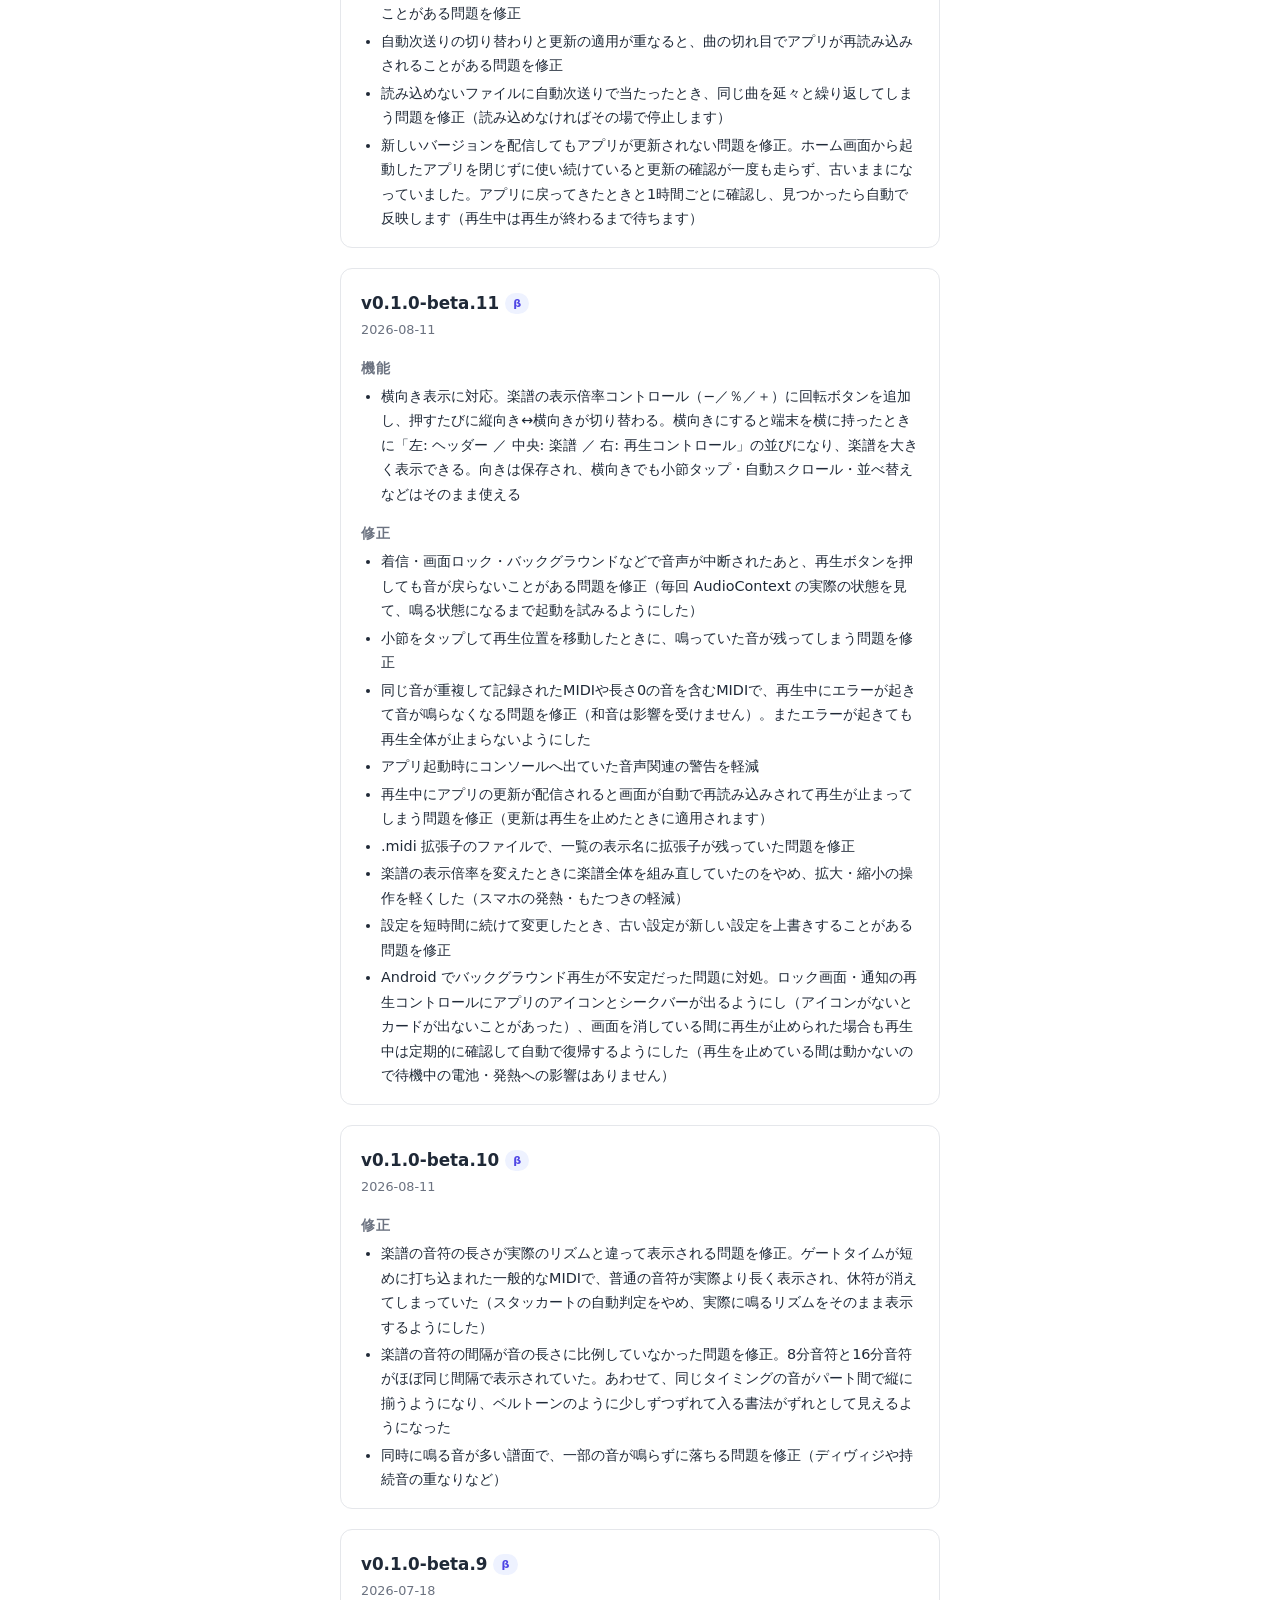
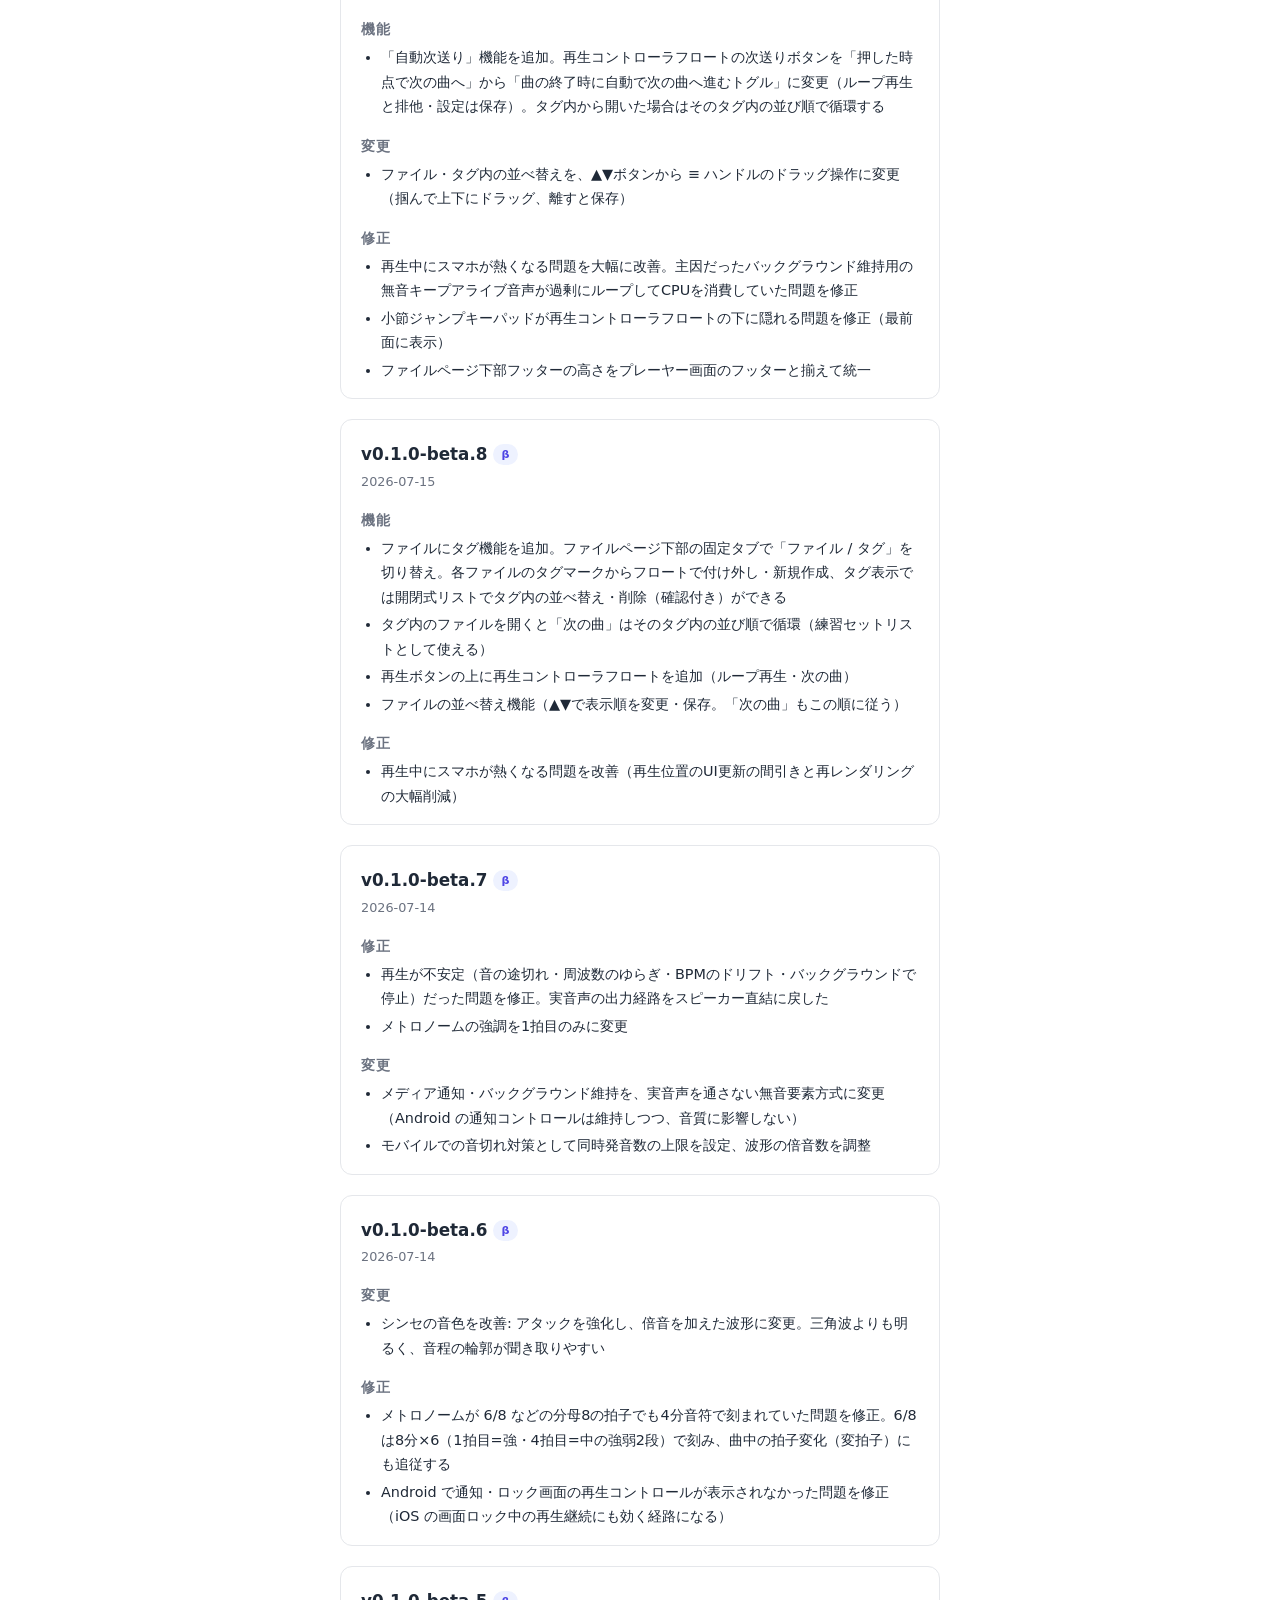
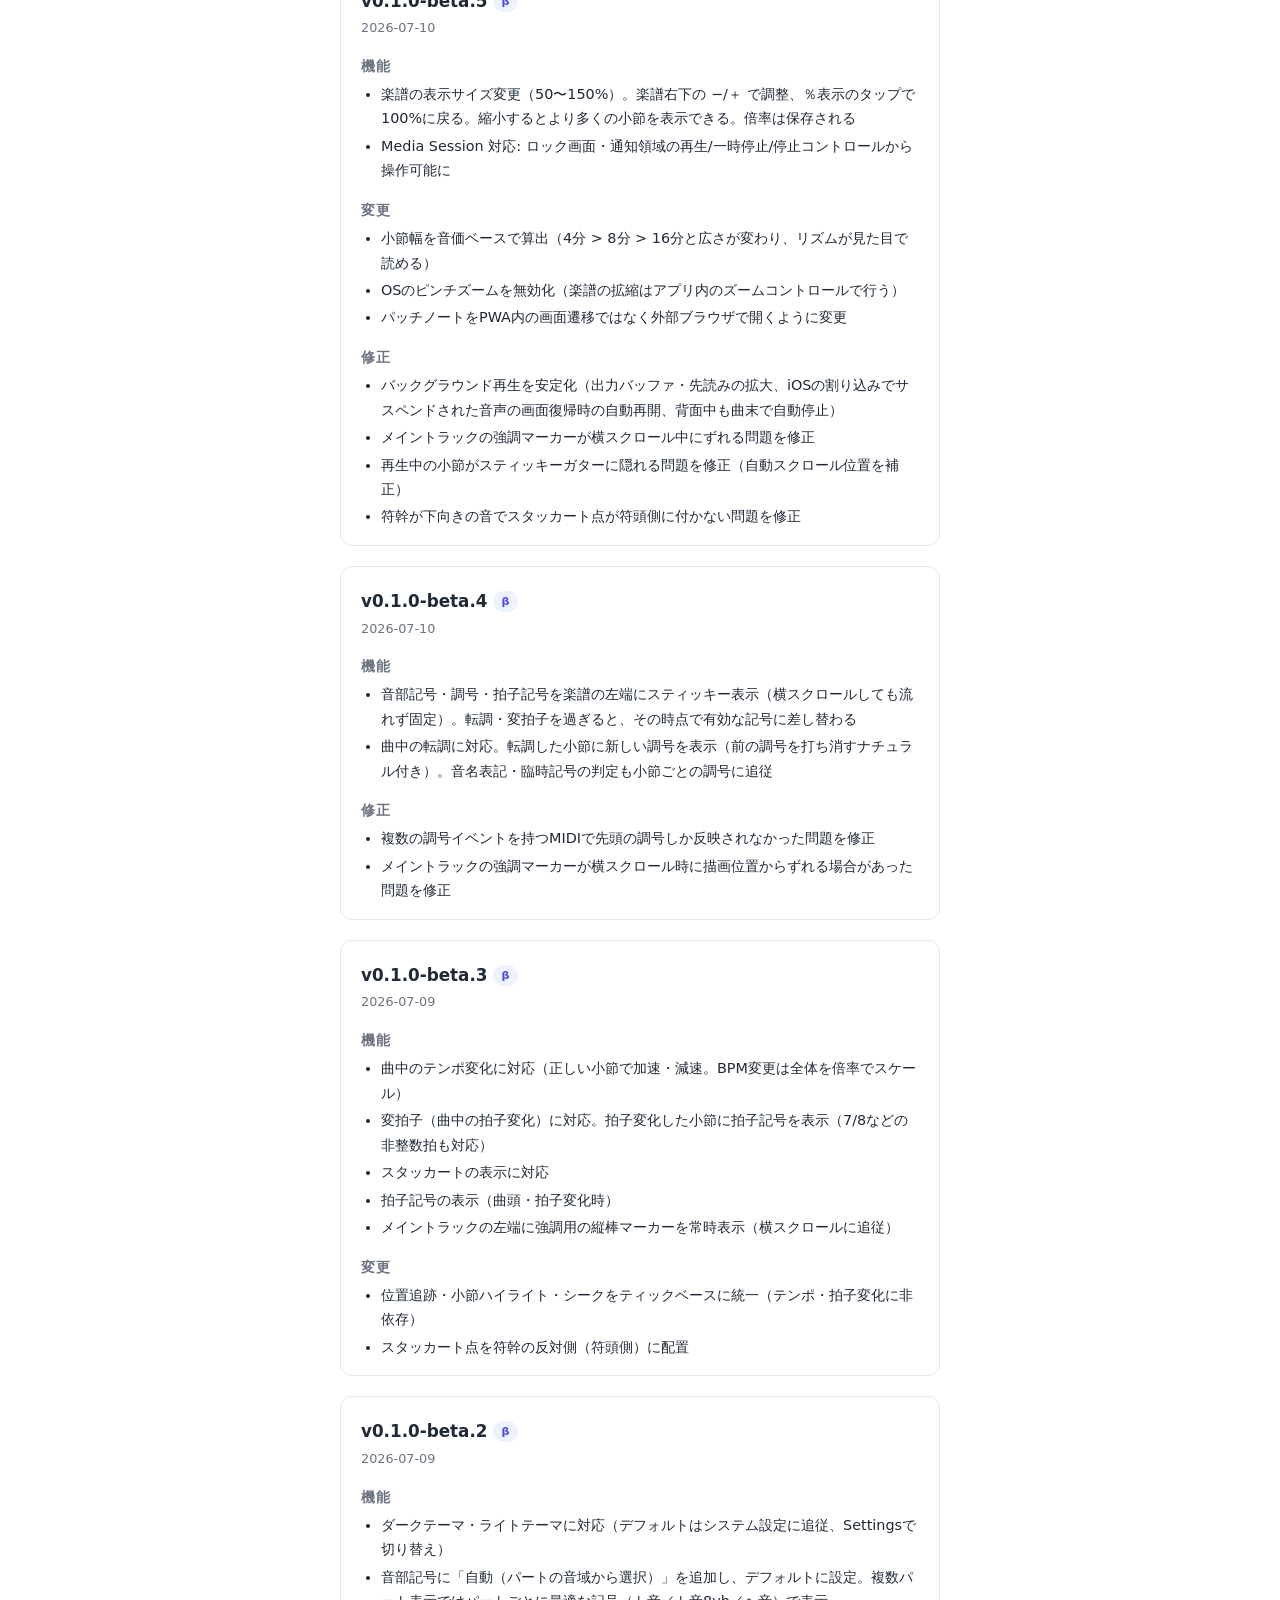
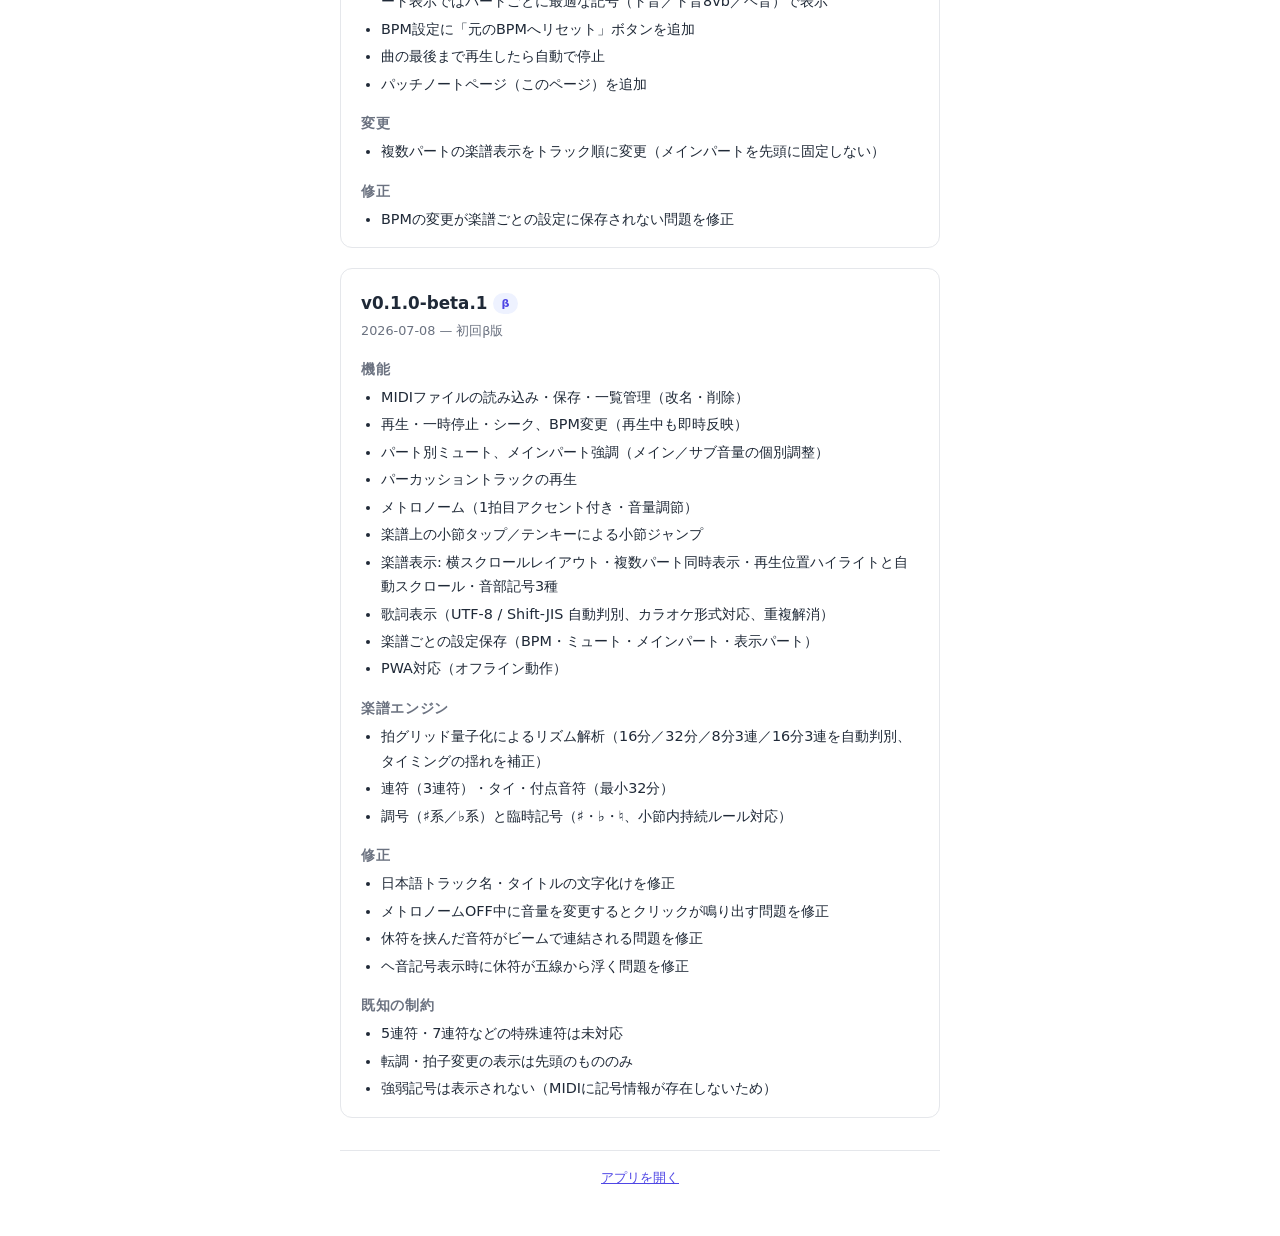
==== commit 863ddd37: "deploy: AcruxAMP/AcruxAMP.develop@7f50dcfc53cb1ec2af1c26346fb425232e8a5751" ====
--- a/patchnotes/index.html
+++ b/patchnotes/index.html
@@ -92,6 +92,23 @@
     <p class="subtitle">アカペラ練習用MIDIプレーヤー Acrux AMP の更新履歴</p>
 
     <section class="release">
+      <h2>v0.1.0-beta.14<span class="badge">β</span></h2>
+      <p class="date">2026-11-04</p>
+
+      <h3>機能</h3>
+      <ul>
+        <li>音取り: 停止中に楽譜の音符をタップすると、その音が鳴るようになりました（再生と同じ音色。和音はタップした音だけ鳴ります。その小節への移動も従来どおり行います）</li>
+        <li>楽譜の左端（音部記号・調号の部分）をタップすると、その段のパートをメインパートに切り替えられるようになりました。横にスクロールしているときの左端の表示でも使えます</li>
+      </ul>
+
+      <h3>変更</h3>
+      <ul>
+        <li>通知カード・ロック画面のタイトルに、ファイル一覧の曲名を表示するようにしました（これまでは MIDI ファイル内の名前で、空のときは「練習中の楽譜」と出ていました）。一覧で名前を変えるとカードにもすぐ反映されます</li>
+        <li>小節ジャンプのキーパッドが、画面下の再生コントロールに被らないようにしました。キーパッドを開いたままでも再生・一時停止や、小節ジャンプボタンでの閉じる操作ができます</li>
+      </ul>
+    </section>
+
+    <section class="release">
       <h2>v0.1.0-beta.13<span class="badge">β</span></h2>
       <p class="date">2026-10-31</p>
 
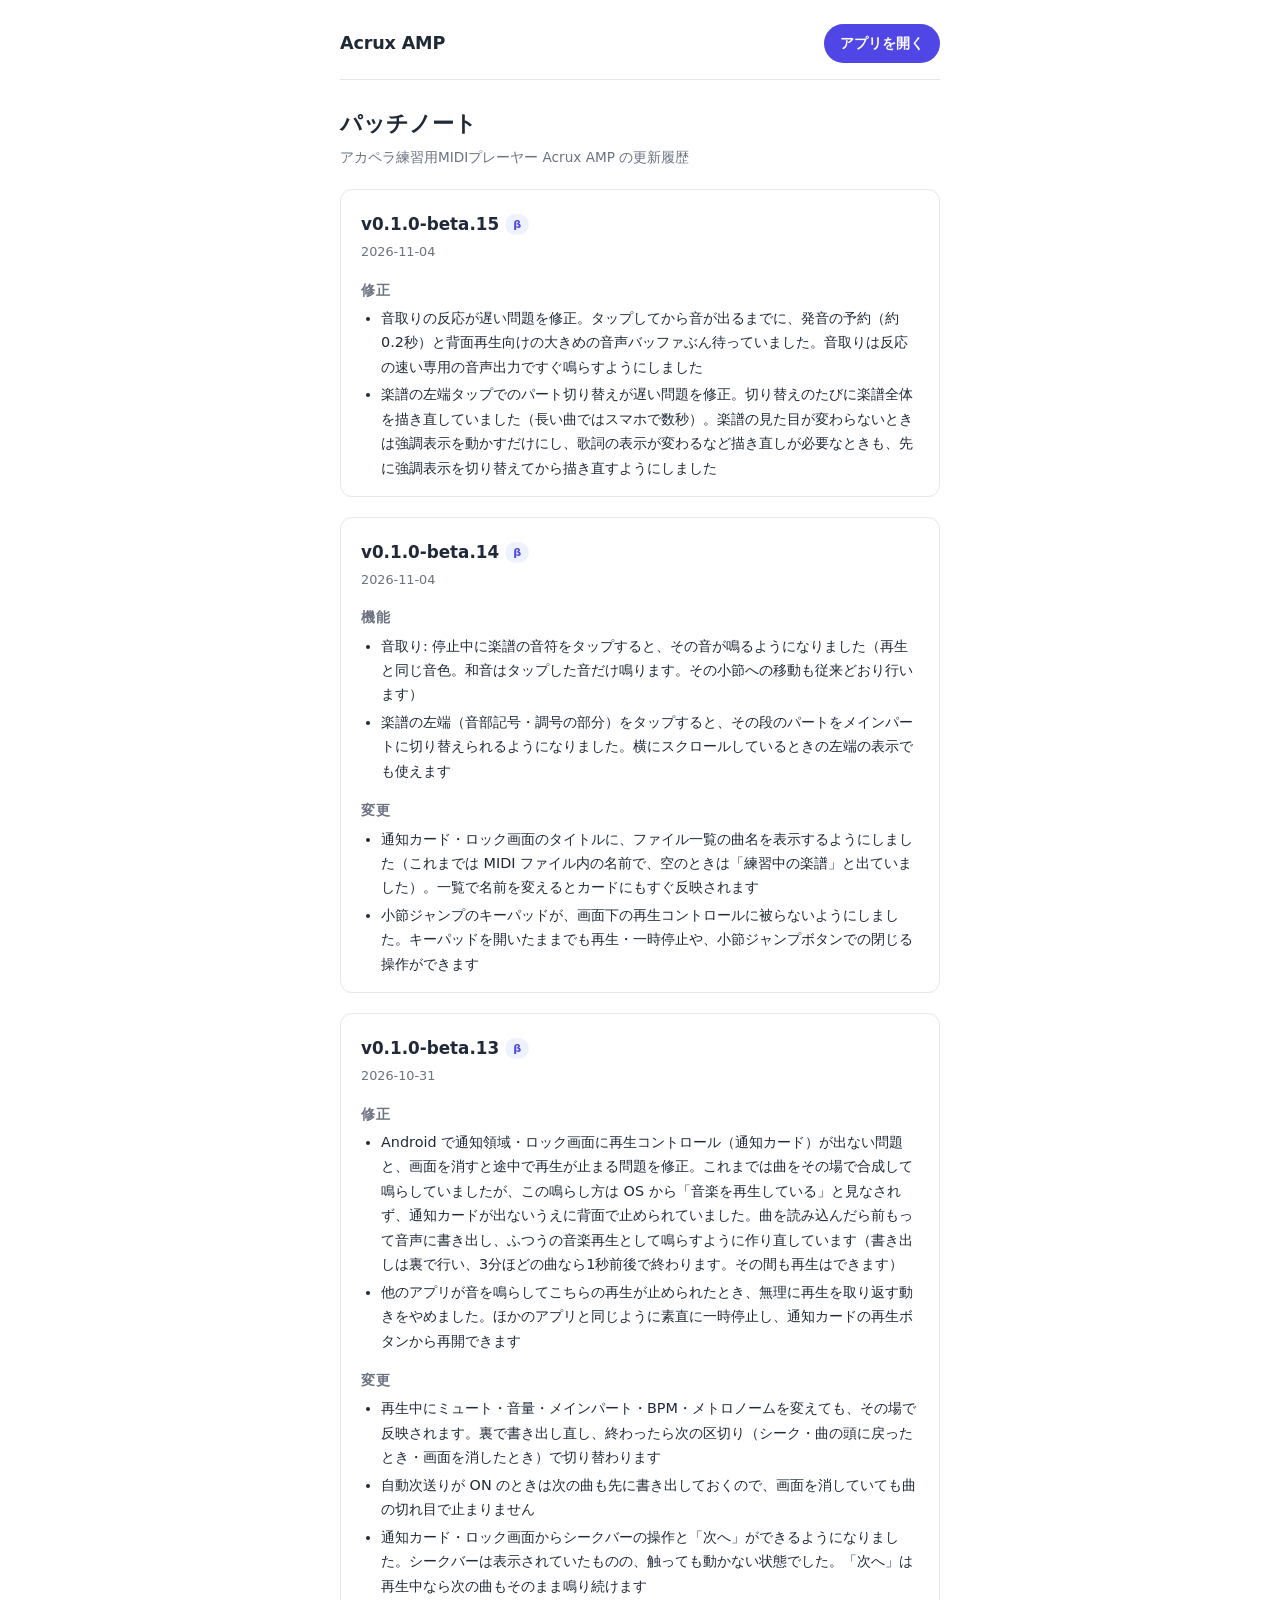
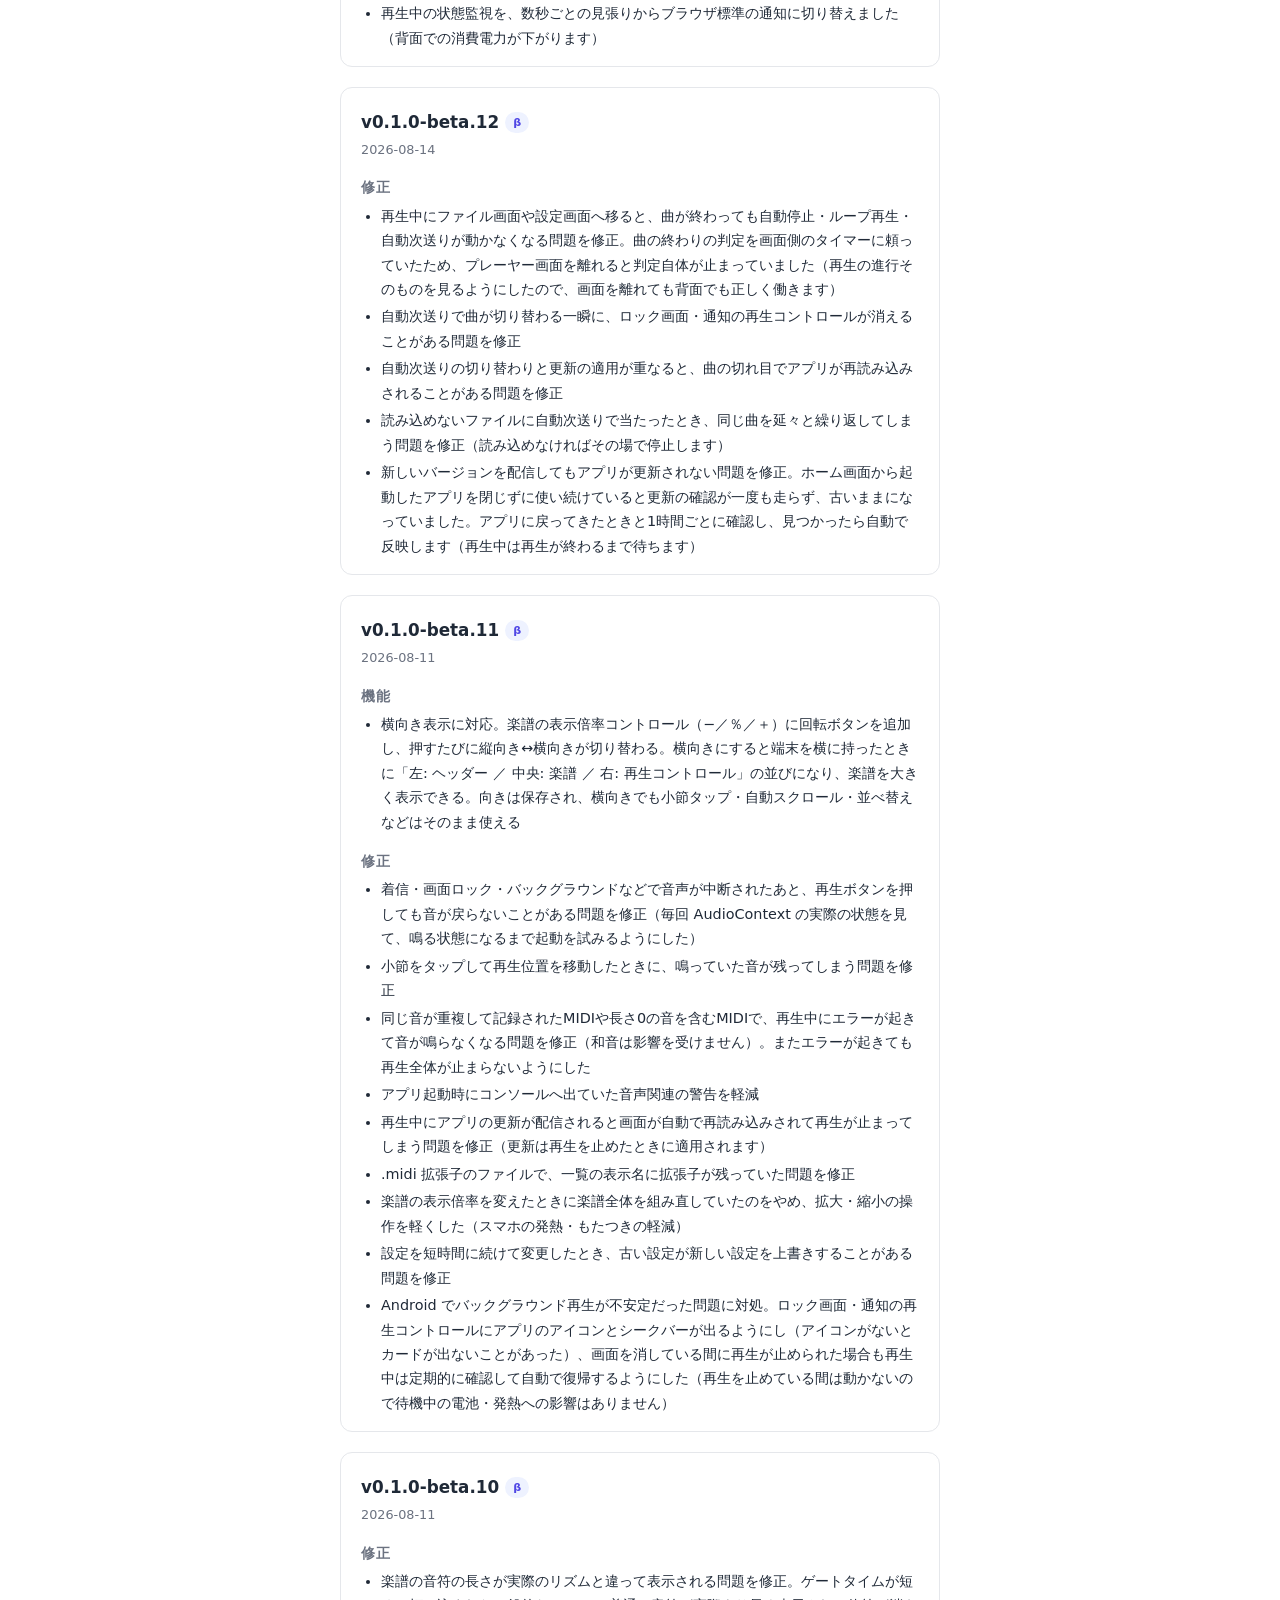
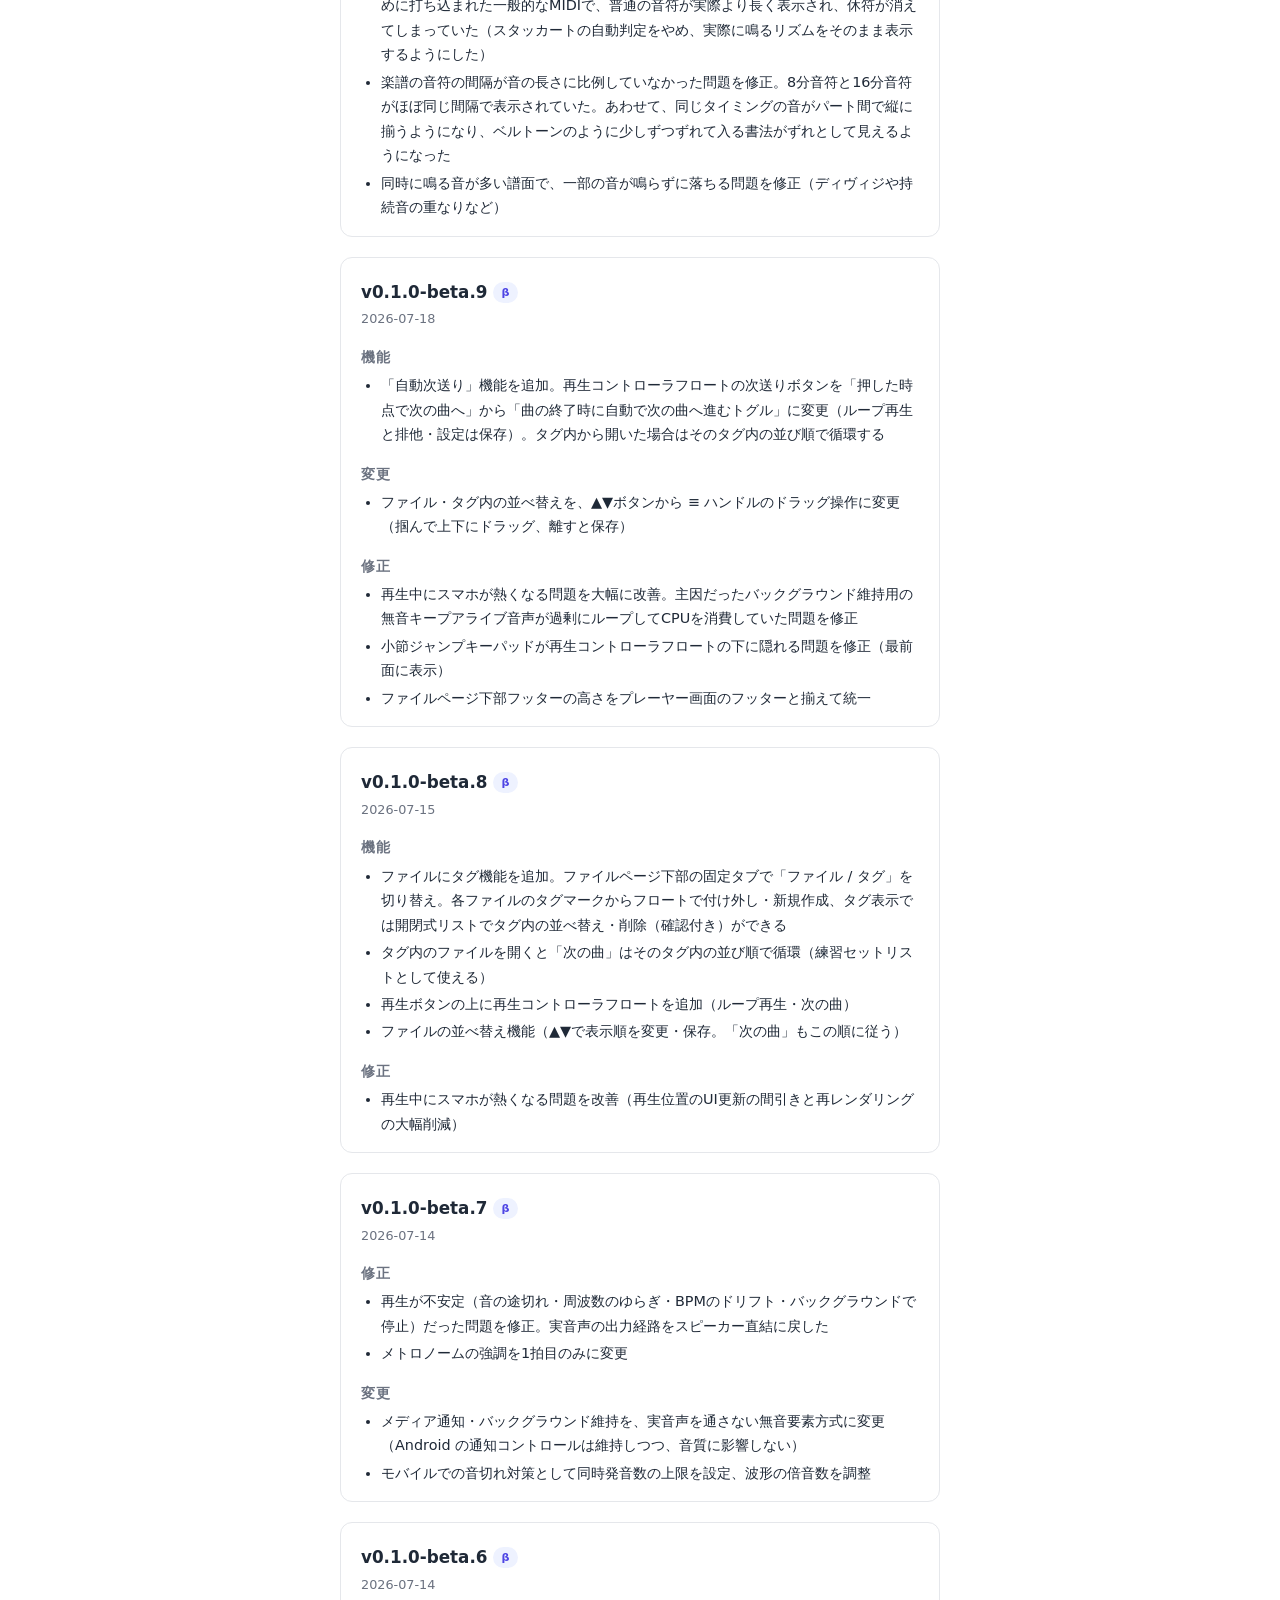
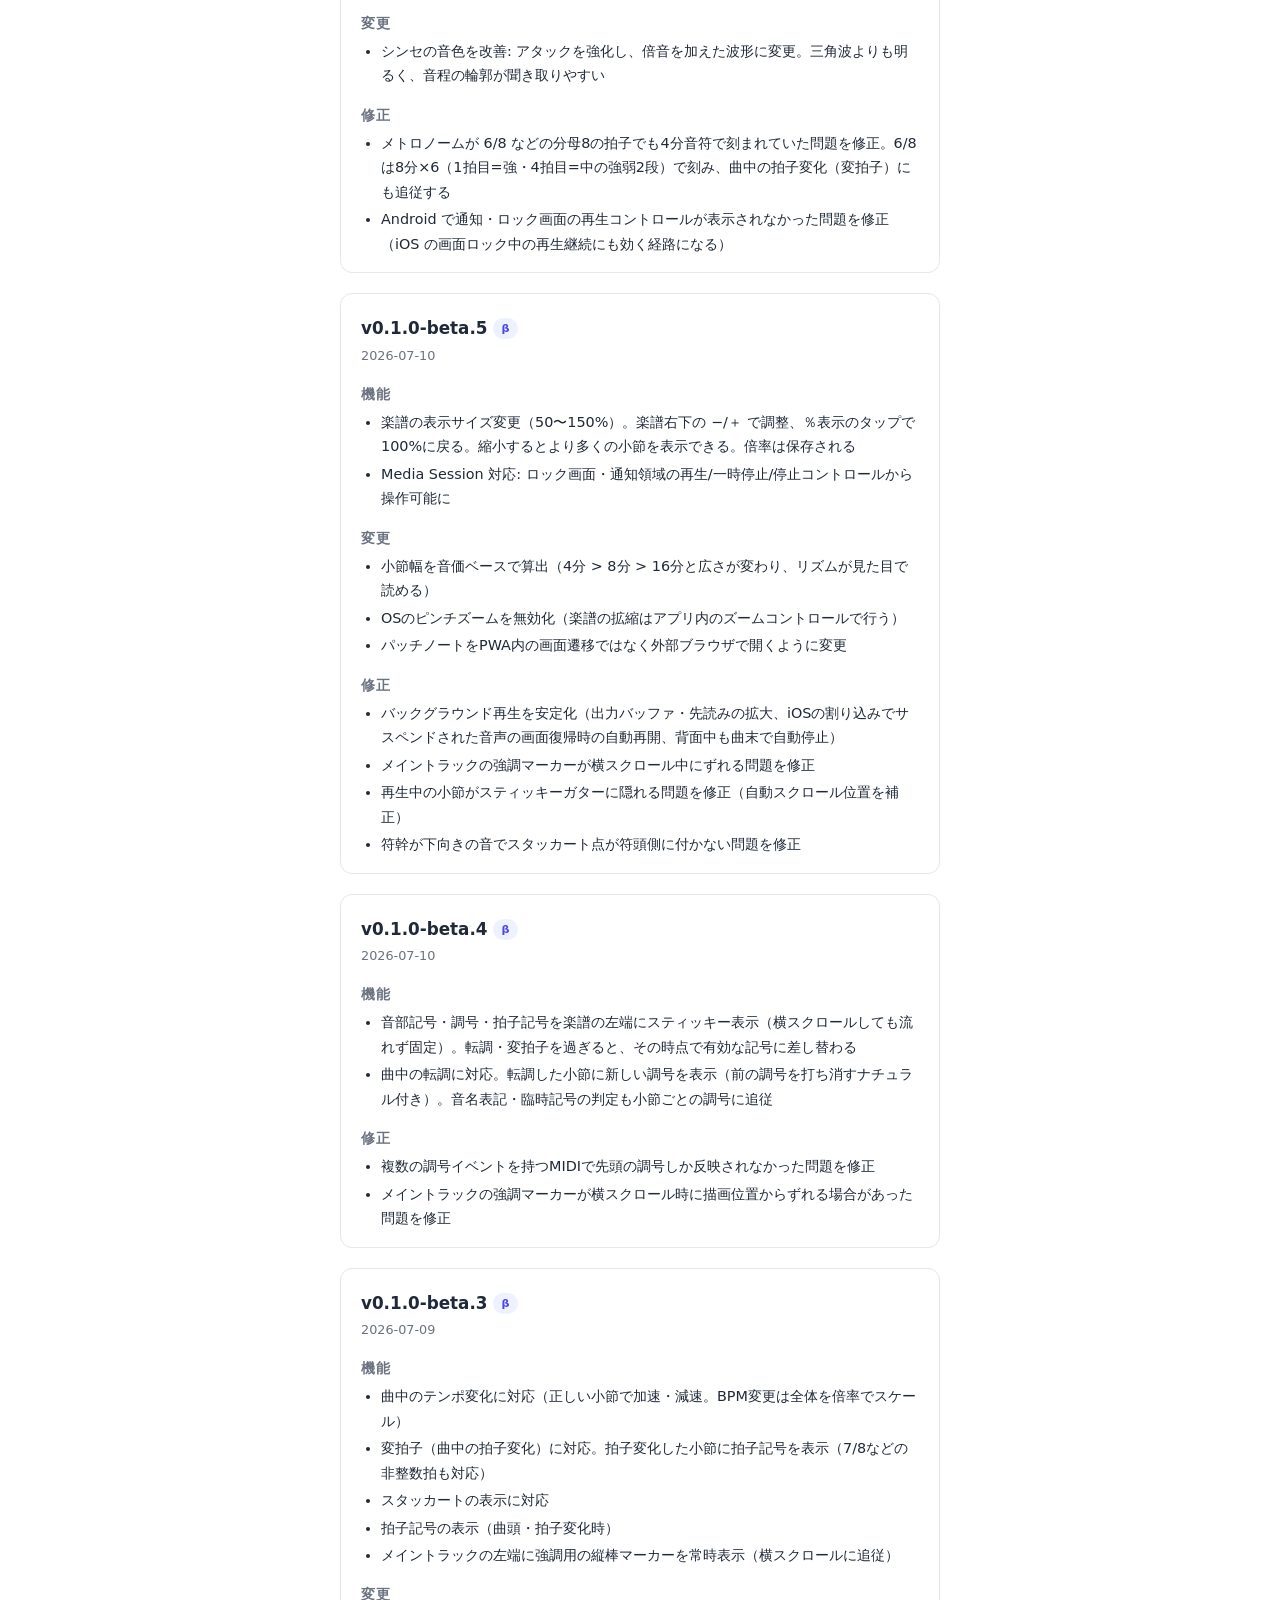
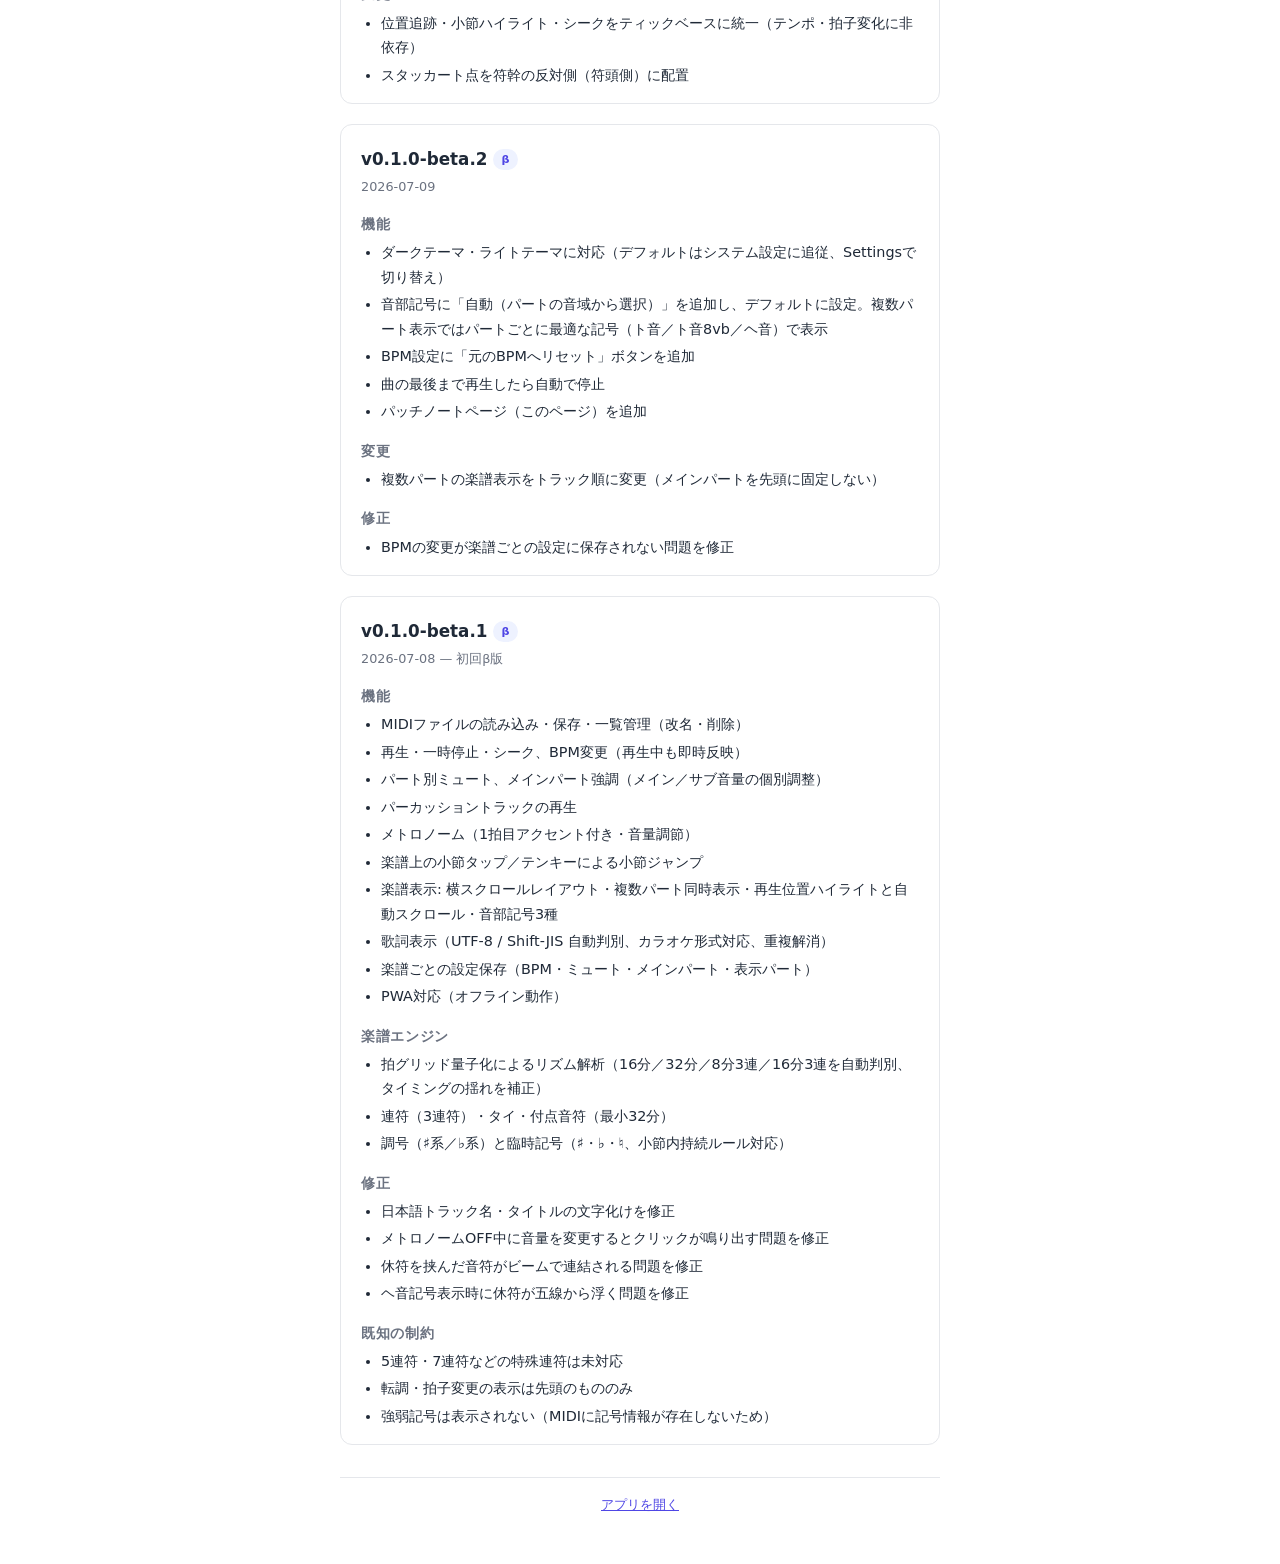
==== commit 0a0827af: "deploy: AcruxAMP/AcruxAMP.develop@f420317860bba4a5747335488a5d419d3c5f8b7b" ====
--- a/patchnotes/index.html
+++ b/patchnotes/index.html
@@ -92,6 +92,17 @@
     <p class="subtitle">アカペラ練習用MIDIプレーヤー Acrux AMP の更新履歴</p>
 
     <section class="release">
+      <h2>v0.1.0-beta.15<span class="badge">β</span></h2>
+      <p class="date">2026-11-04</p>
+
+      <h3>修正</h3>
+      <ul>
+        <li>音取りの反応が遅い問題を修正。タップしてから音が出るまでに、発音の予約（約0.2秒）と背面再生向けの大きめの音声バッファぶん待っていました。音取りは反応の速い専用の音声出力ですぐ鳴らすようにしました</li>
+        <li>楽譜の左端タップでのパート切り替えが遅い問題を修正。切り替えのたびに楽譜全体を描き直していました（長い曲ではスマホで数秒）。楽譜の見た目が変わらないときは強調表示を動かすだけにし、歌詞の表示が変わるなど描き直しが必要なときも、先に強調表示を切り替えてから描き直すようにしました</li>
+      </ul>
+    </section>
+
+    <section class="release">
       <h2>v0.1.0-beta.14<span class="badge">β</span></h2>
       <p class="date">2026-11-04</p>
 
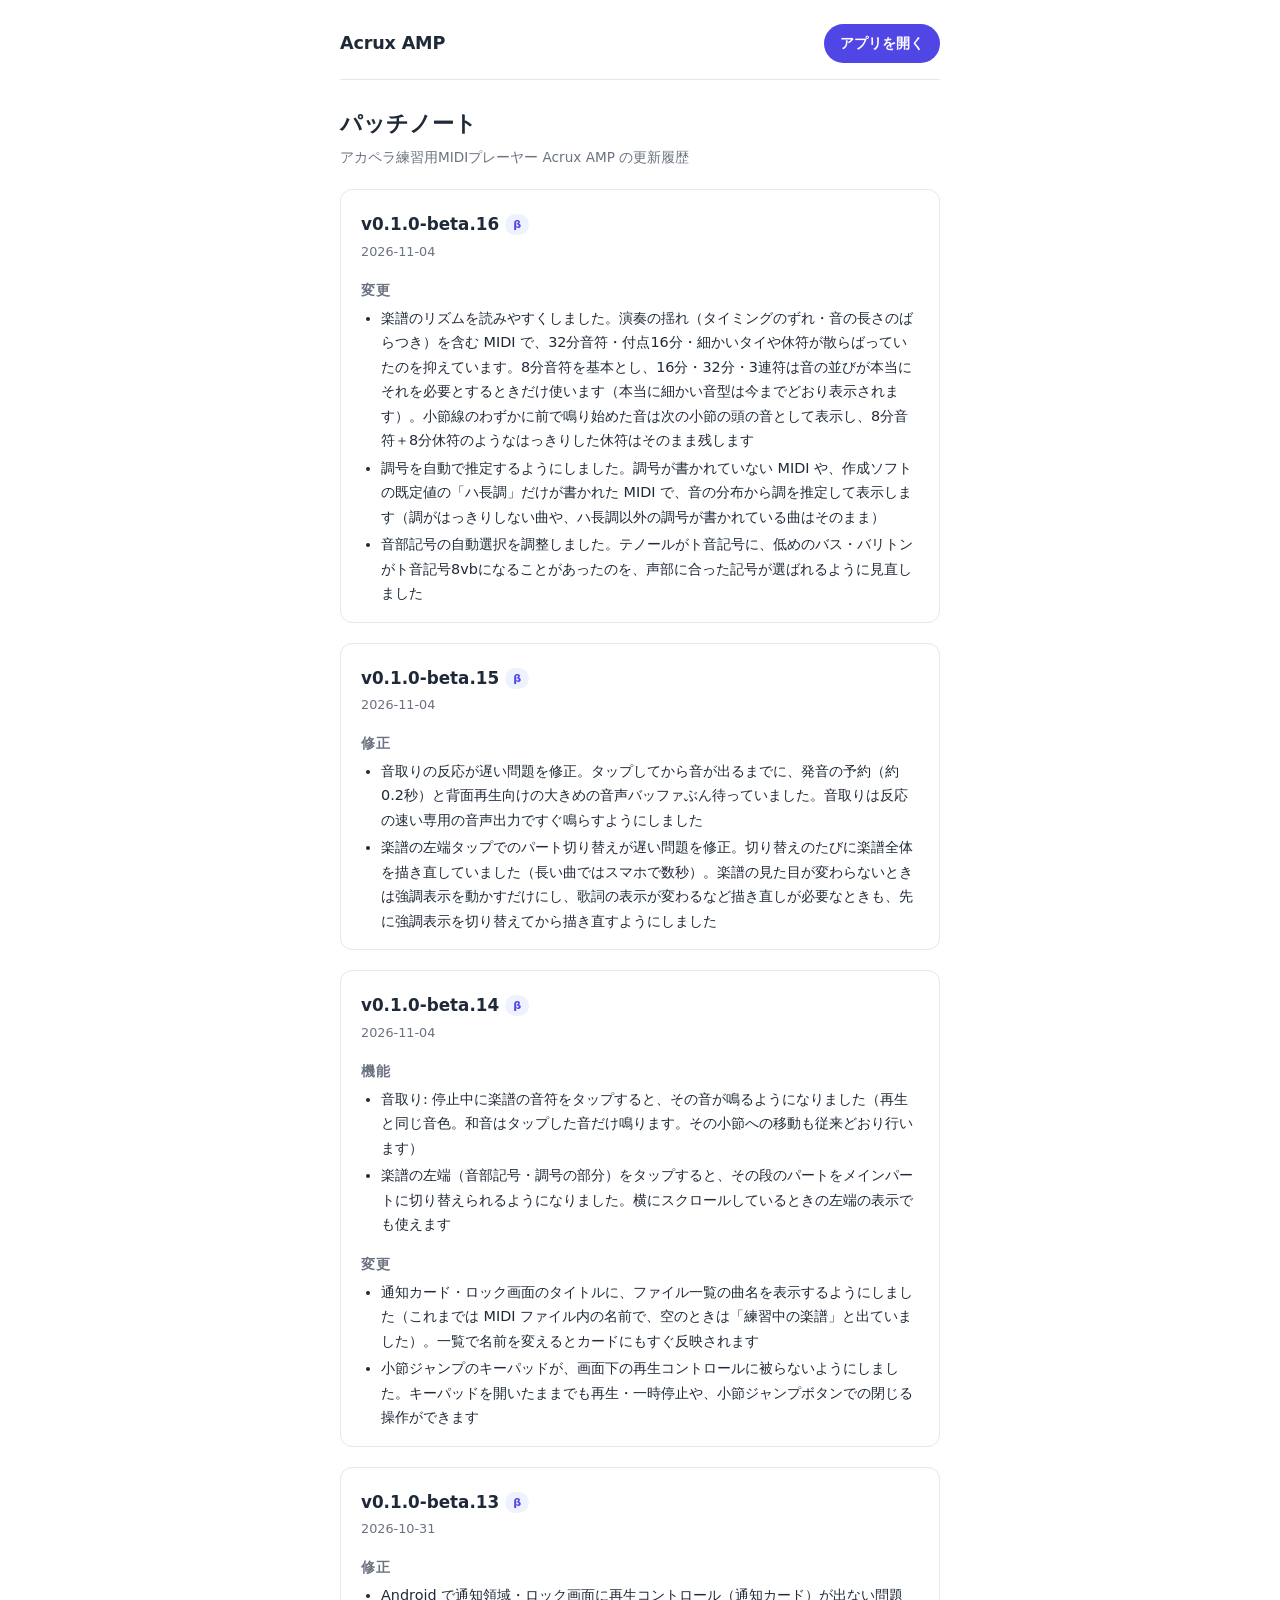
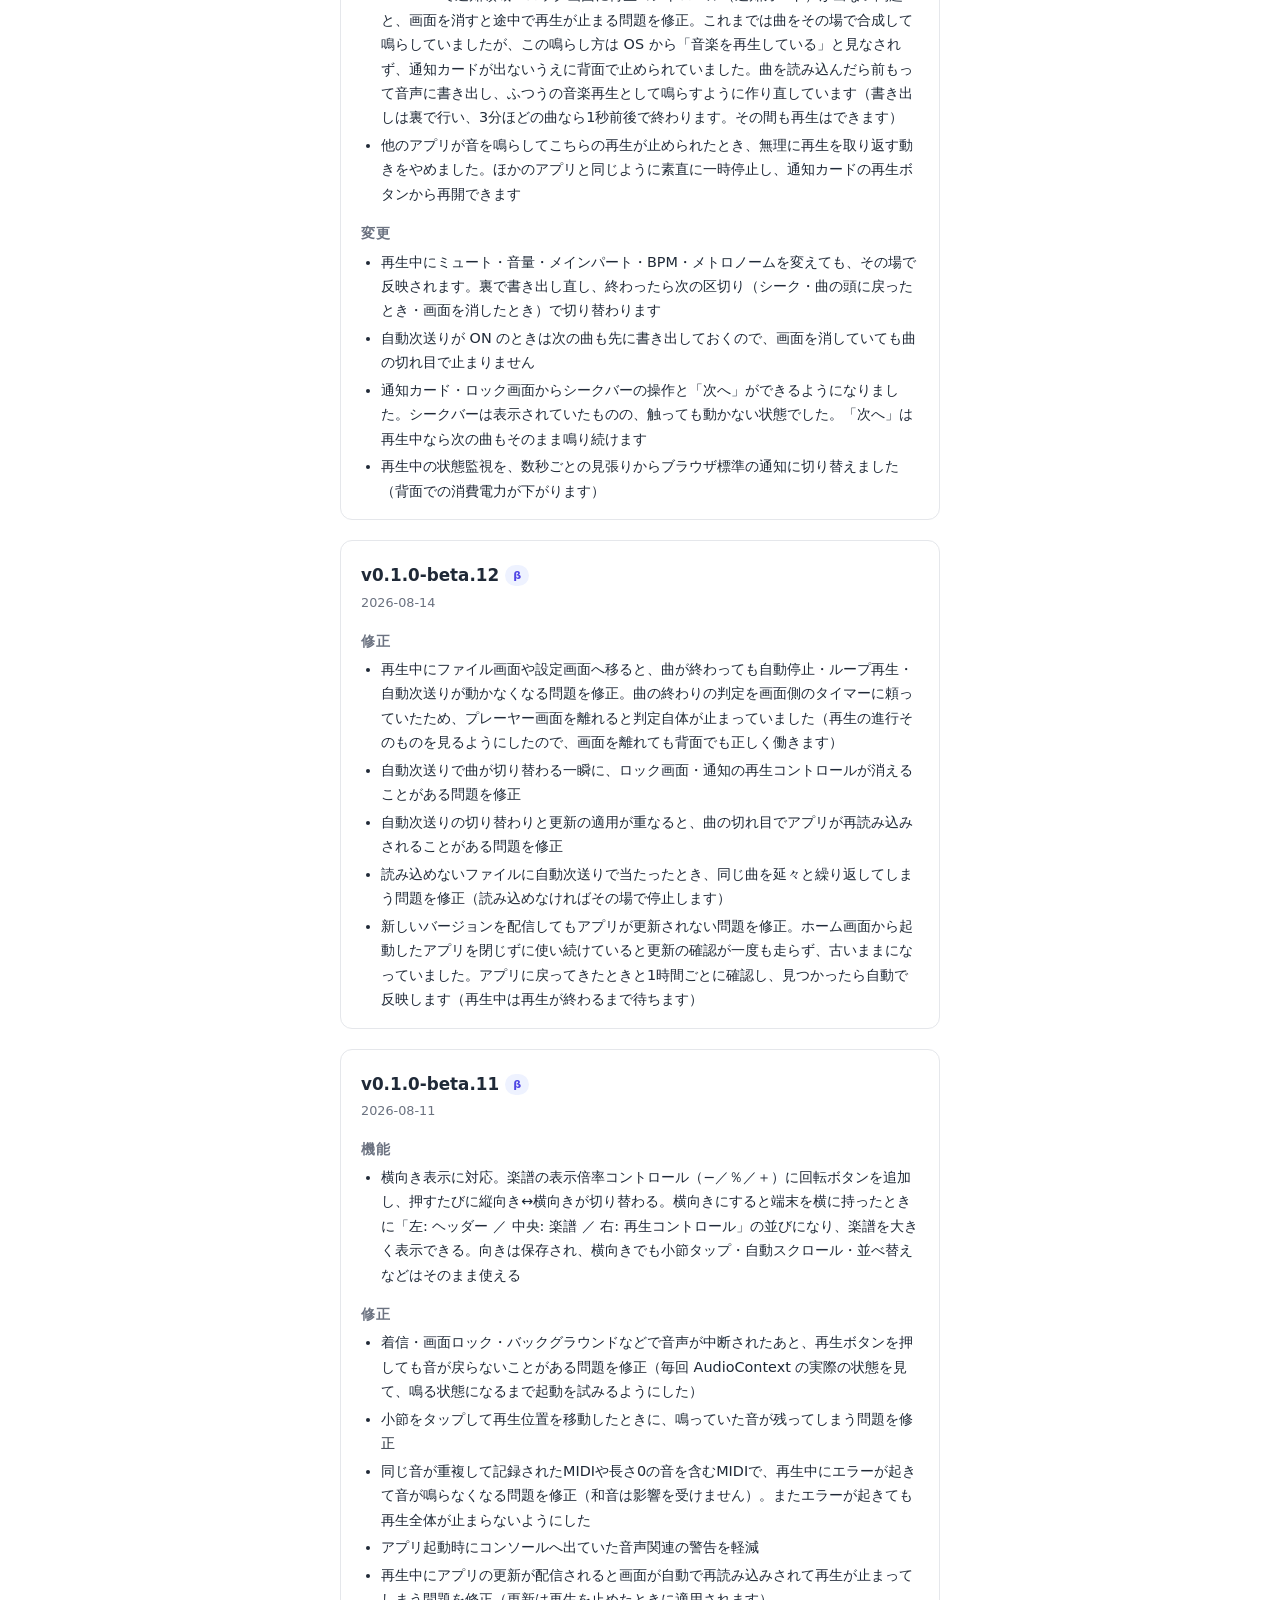
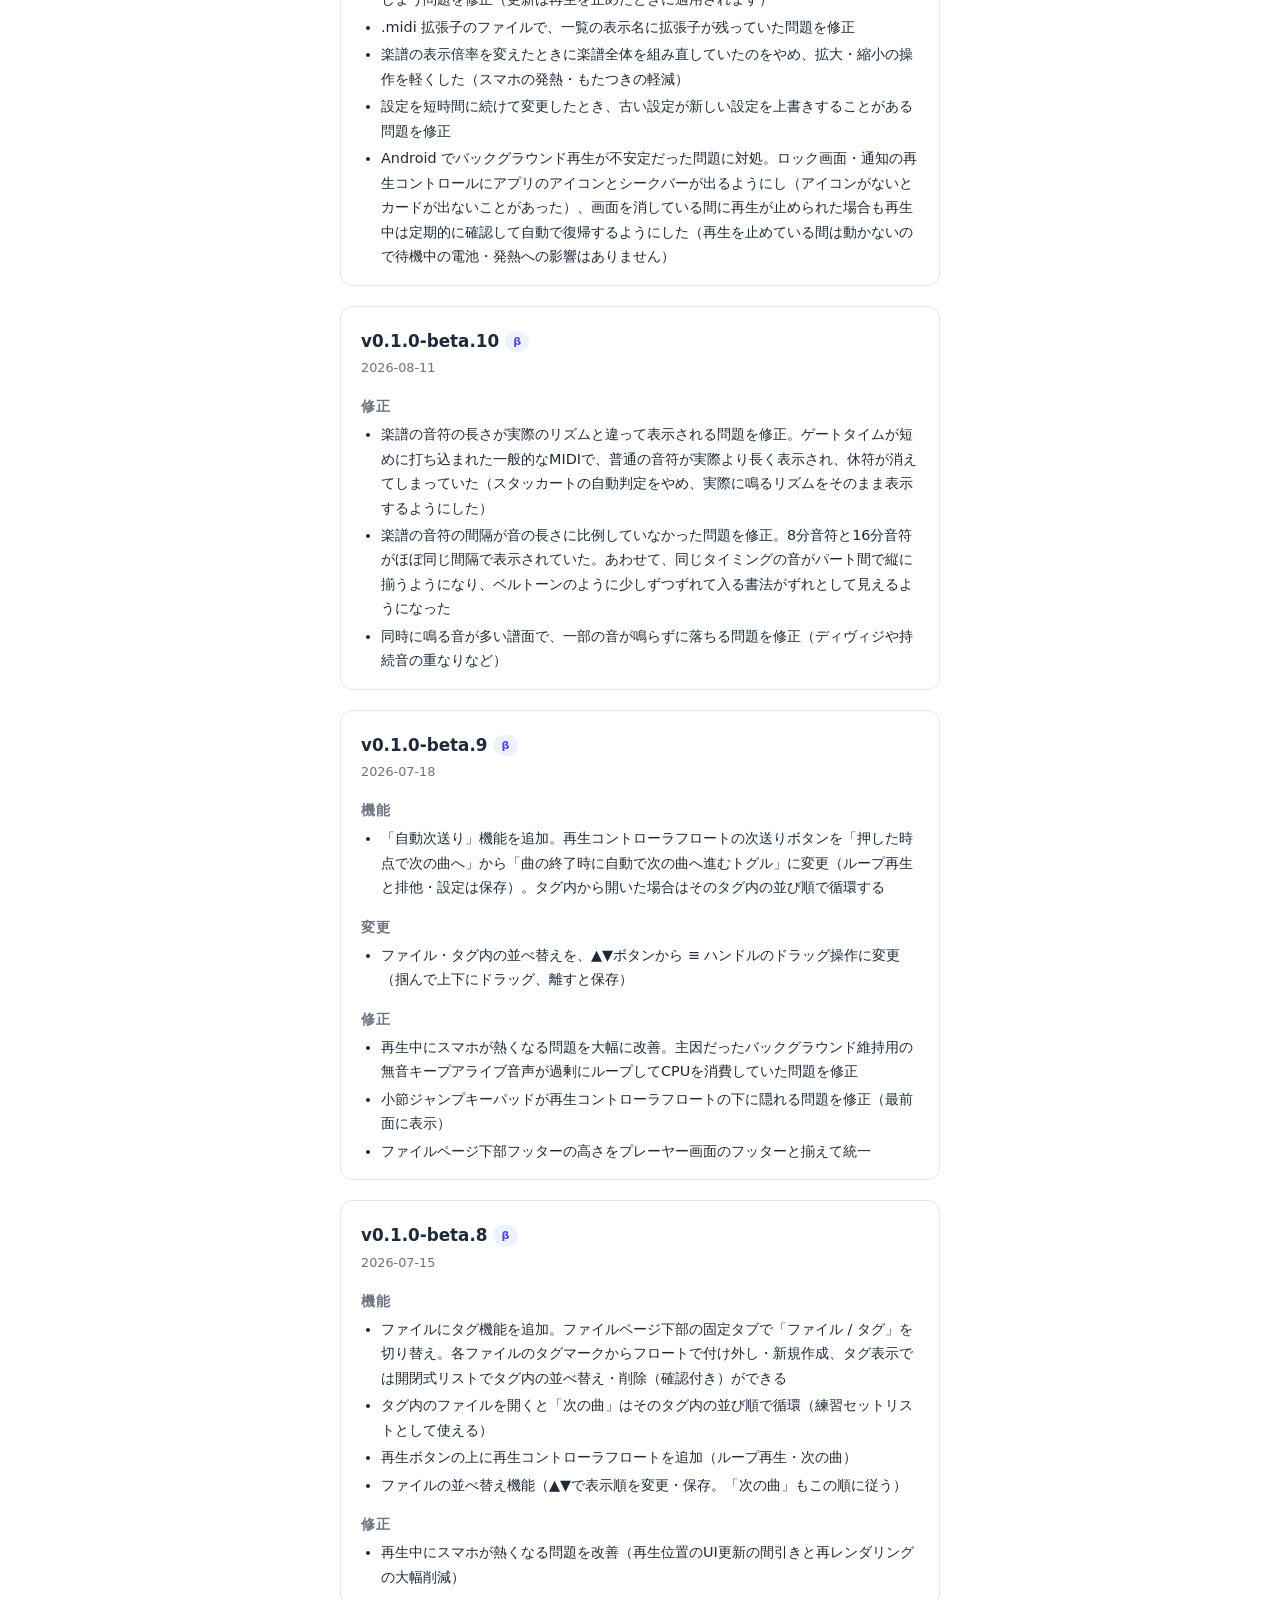
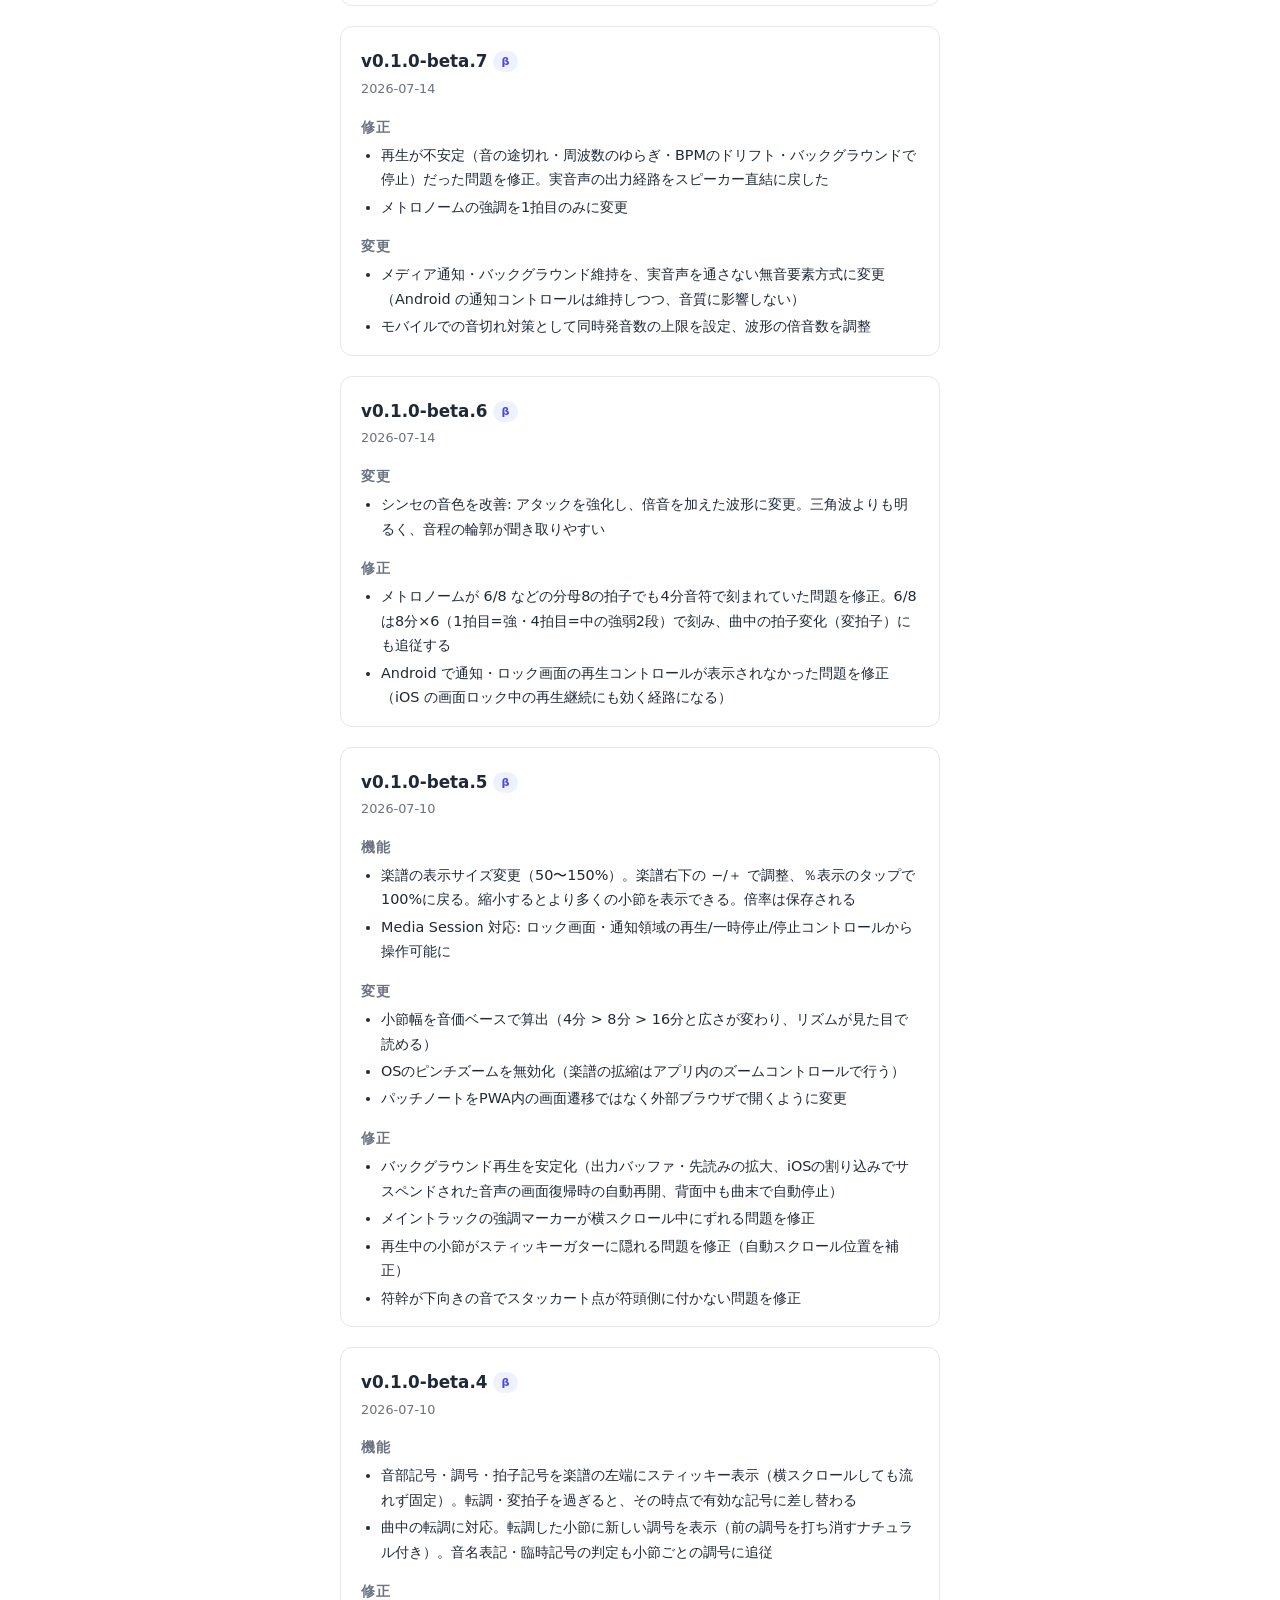
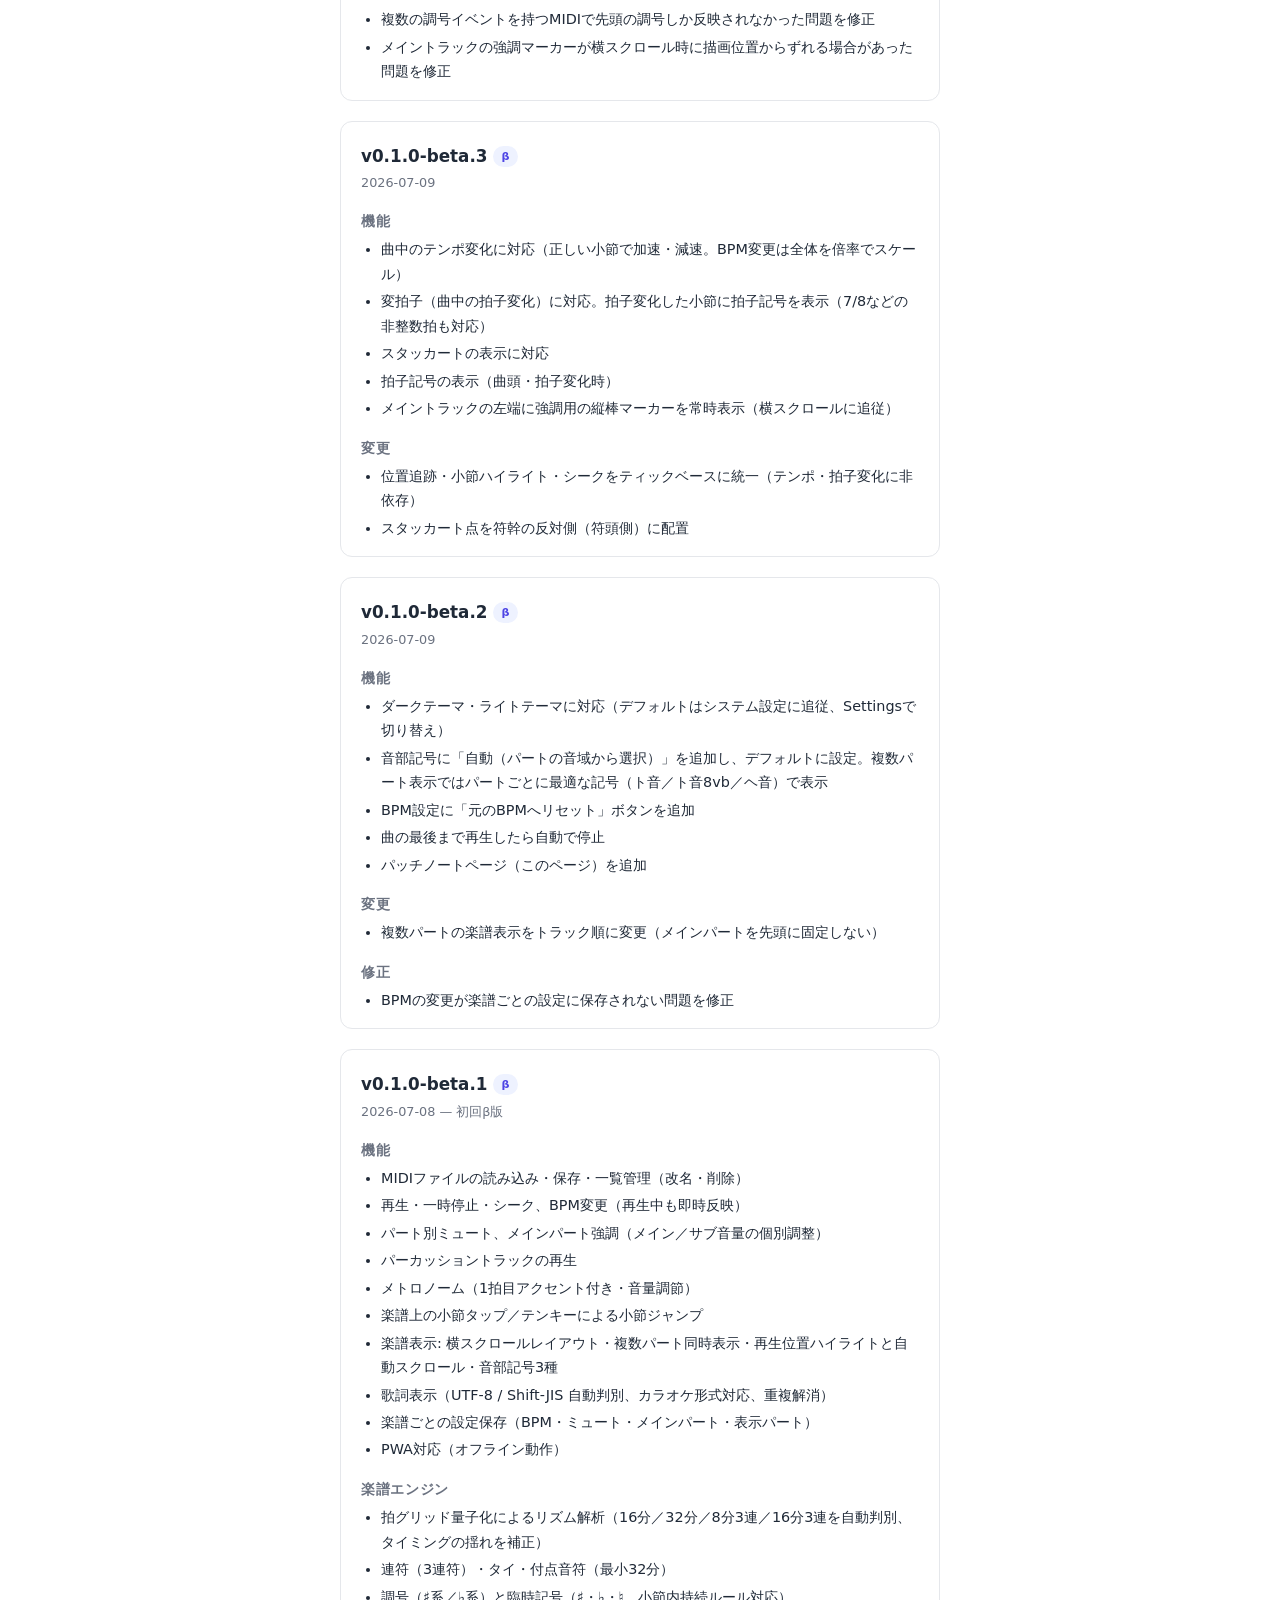
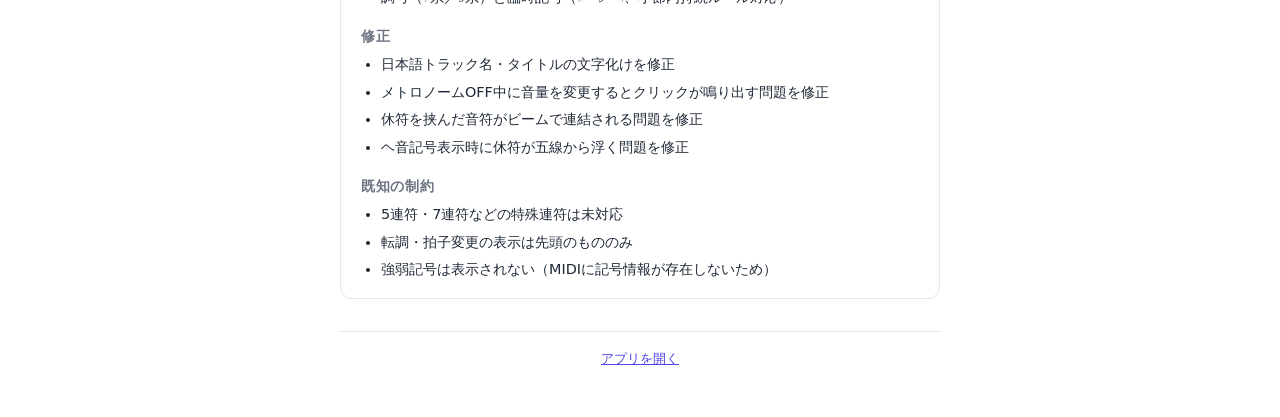
==== commit 7a32e038: "deploy: AcruxAMP/AcruxAMP.develop@897b2a00a15d0d74c4006e3c1c3a0942d0683946" ====
--- a/patchnotes/index.html
+++ b/patchnotes/index.html
@@ -92,6 +92,18 @@
     <p class="subtitle">アカペラ練習用MIDIプレーヤー Acrux AMP の更新履歴</p>
 
     <section class="release">
+      <h2>v0.1.0-beta.16<span class="badge">β</span></h2>
+      <p class="date">2026-11-04</p>
+
+      <h3>変更</h3>
+      <ul>
+        <li>楽譜のリズムを読みやすくしました。演奏の揺れ（タイミングのずれ・音の長さのばらつき）を含む MIDI で、32分音符・付点16分・細かいタイや休符が散らばっていたのを抑えています。8分音符を基本とし、16分・32分・3連符は音の並びが本当にそれを必要とするときだけ使います（本当に細かい音型は今までどおり表示されます）。小節線のわずかに前で鳴り始めた音は次の小節の頭の音として表示し、8分音符＋8分休符のようなはっきりした休符はそのまま残します</li>
+        <li>調号を自動で推定するようにしました。調号が書かれていない MIDI や、作成ソフトの既定値の「ハ長調」だけが書かれた MIDI で、音の分布から調を推定して表示します（調がはっきりしない曲や、ハ長調以外の調号が書かれている曲はそのまま）</li>
+        <li>音部記号の自動選択を調整しました。テノールがト音記号に、低めのバス・バリトンがト音記号8vbになることがあったのを、声部に合った記号が選ばれるように見直しました</li>
+      </ul>
+    </section>
+
+    <section class="release">
       <h2>v0.1.0-beta.15<span class="badge">β</span></h2>
       <p class="date">2026-11-04</p>
 
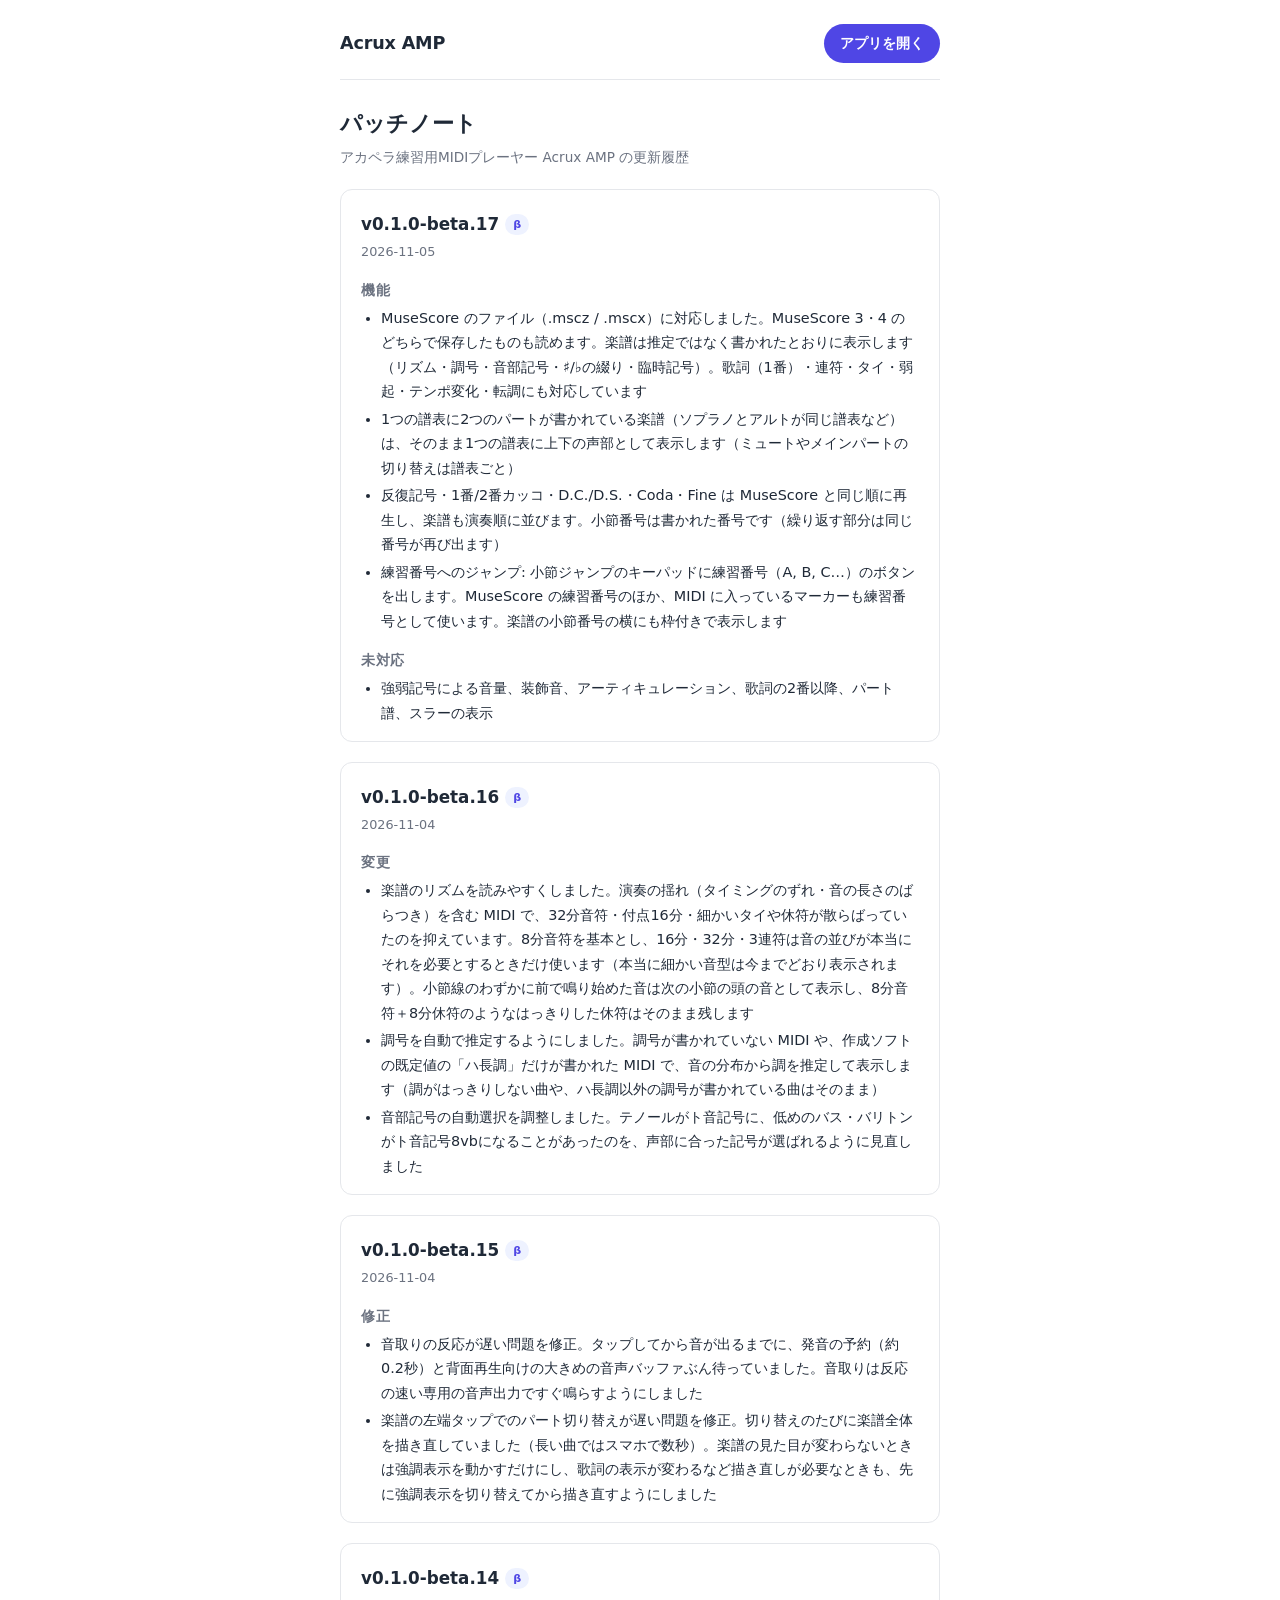
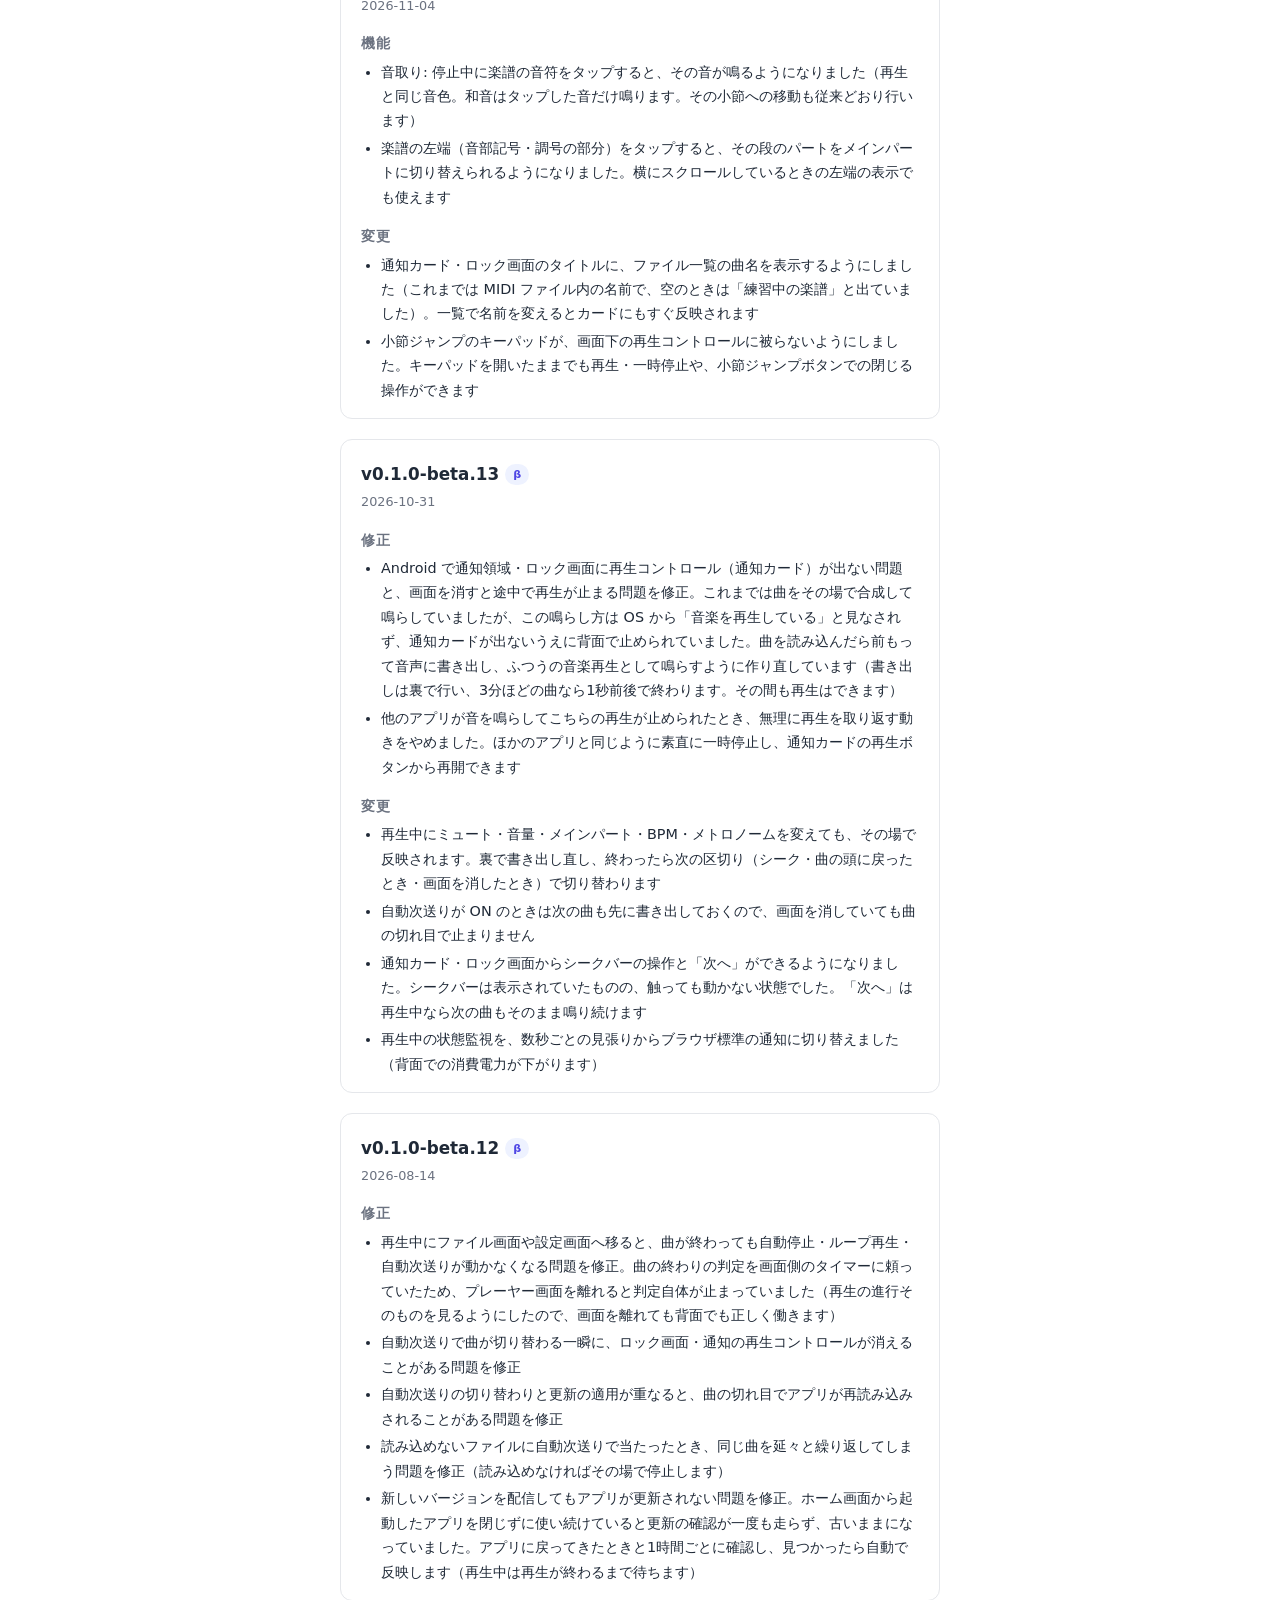
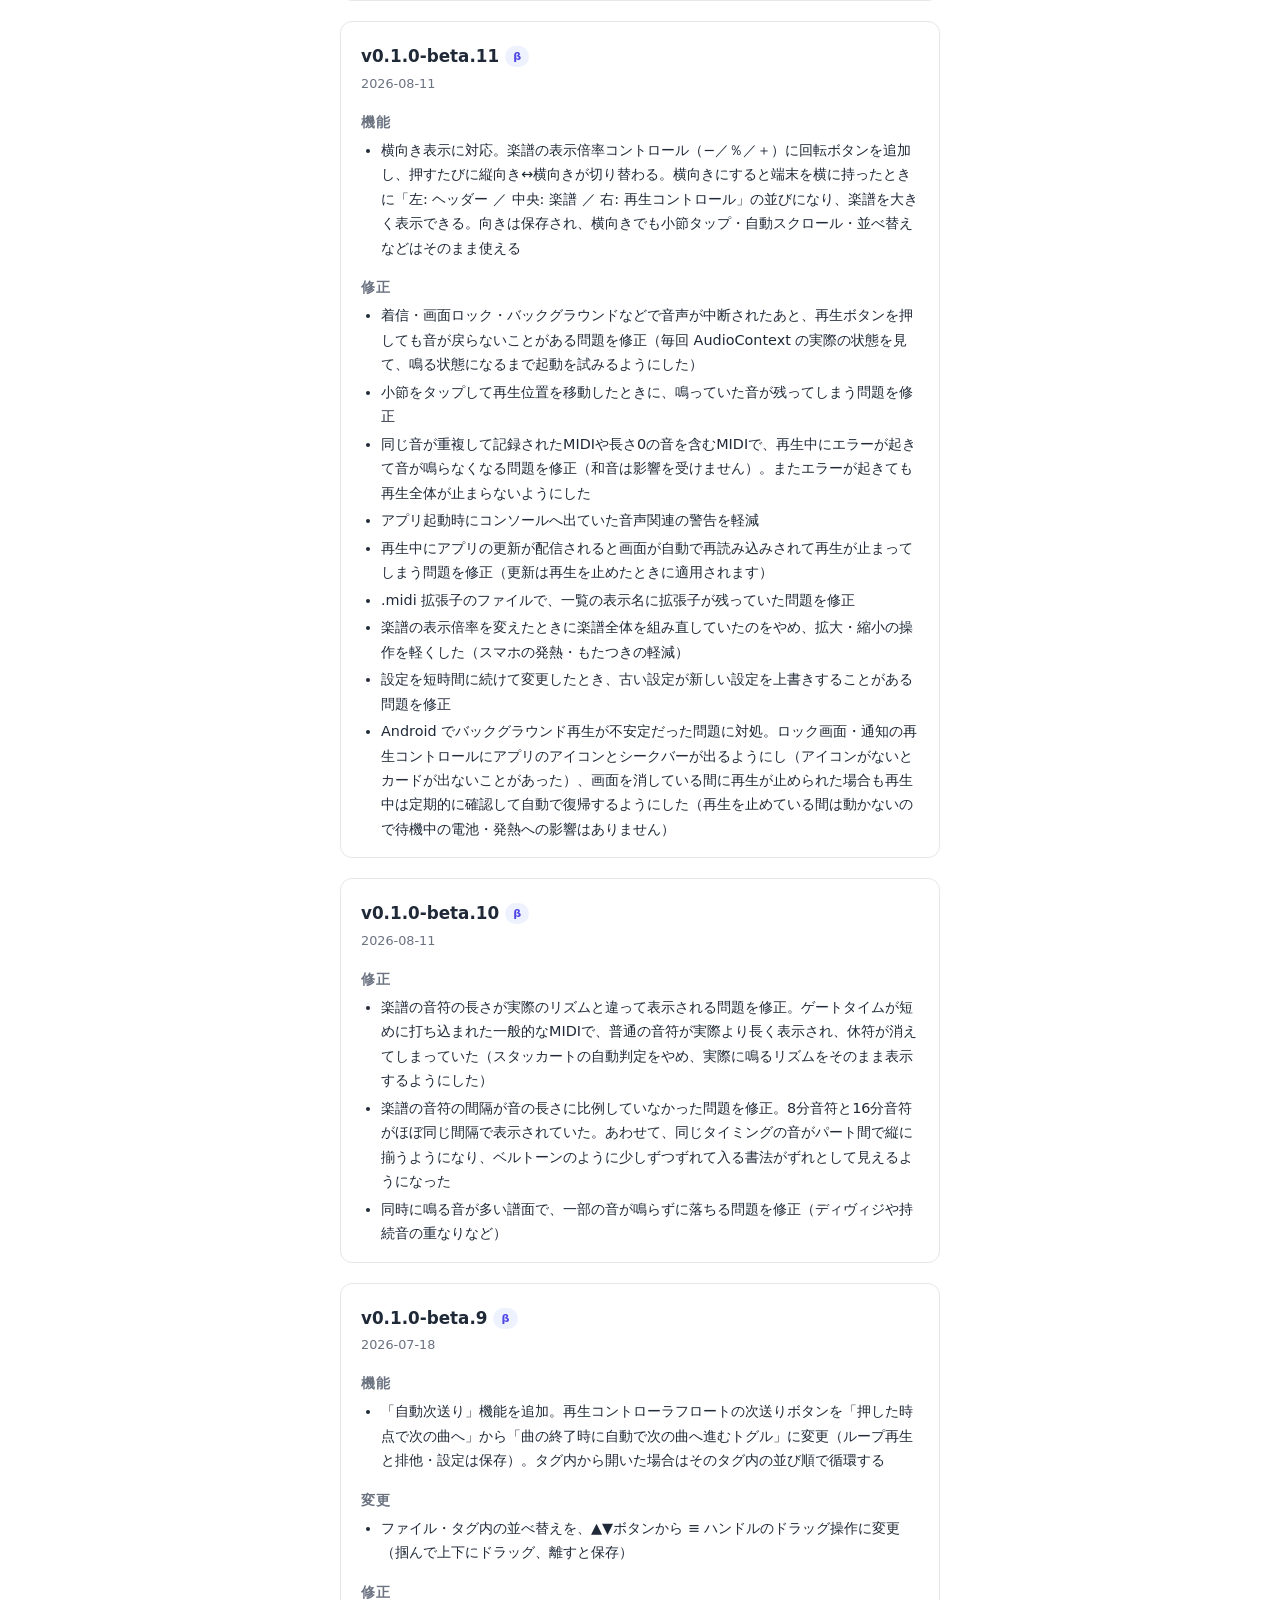
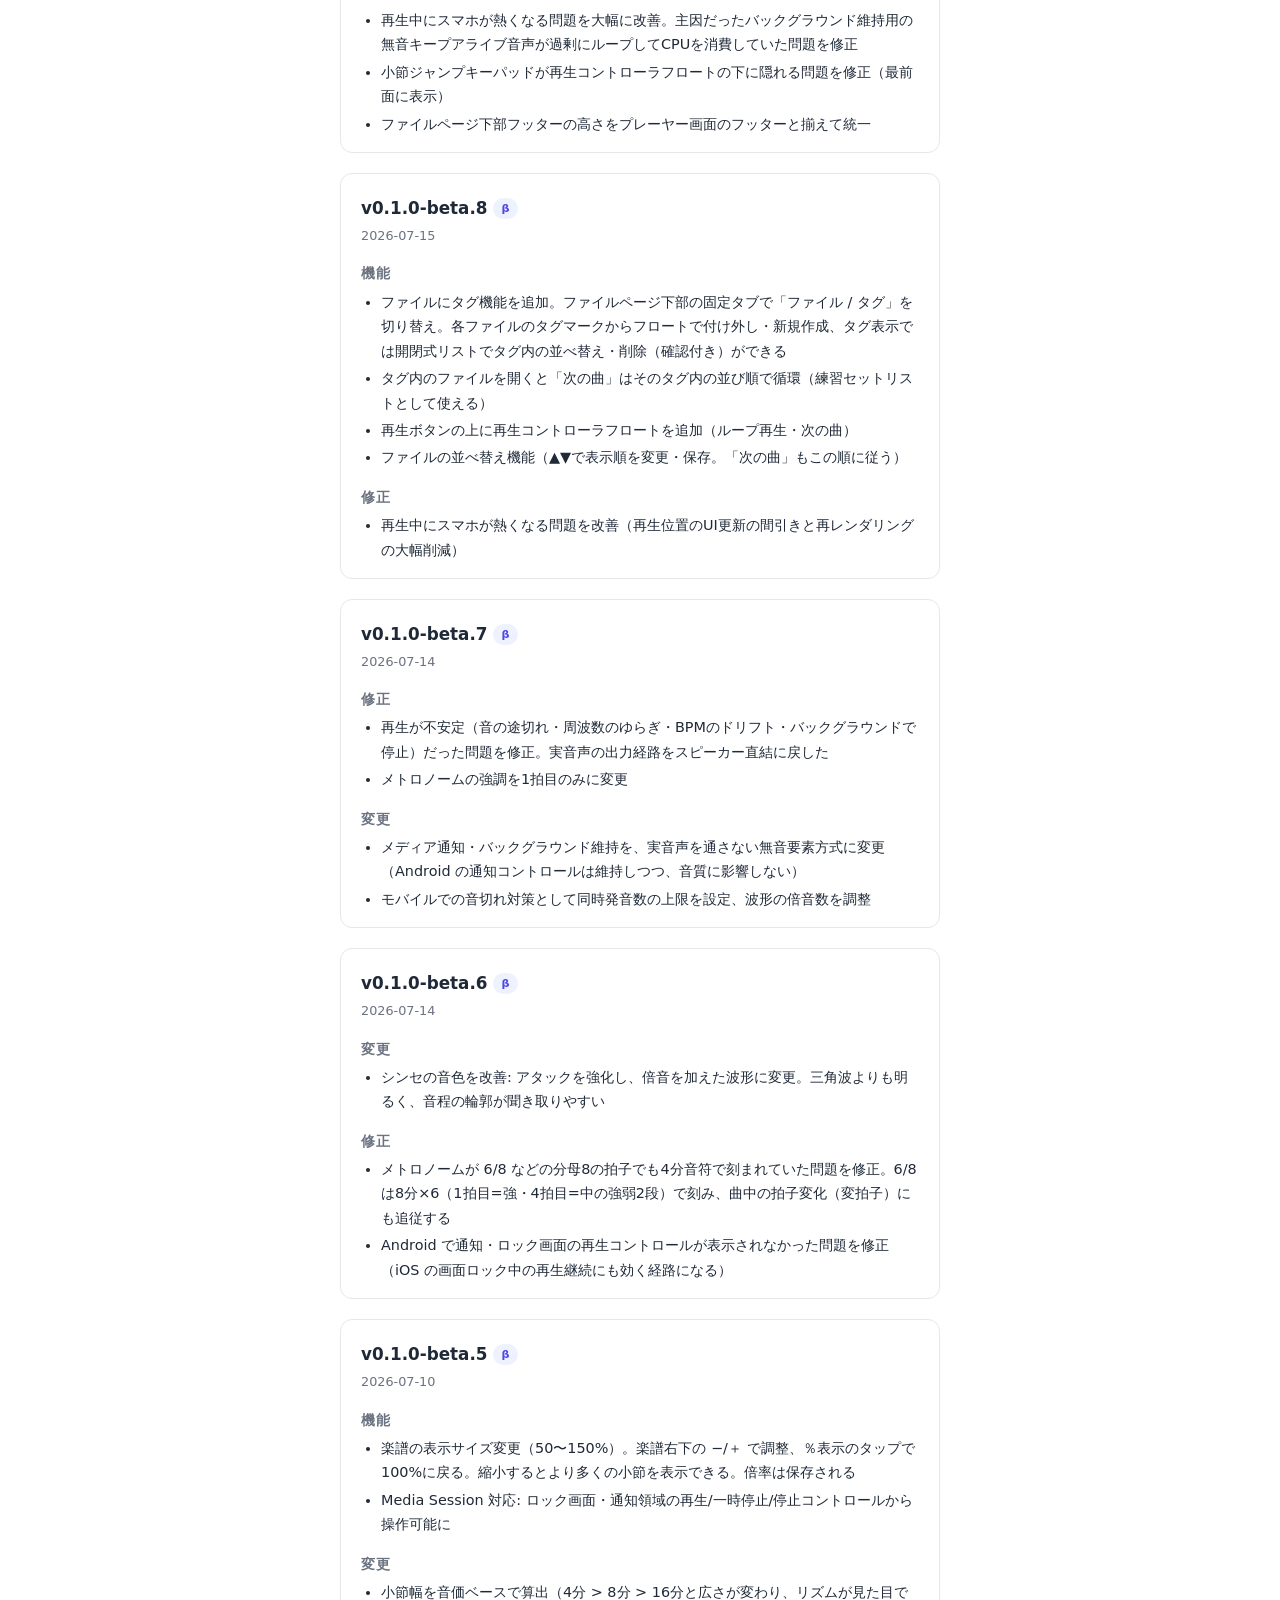
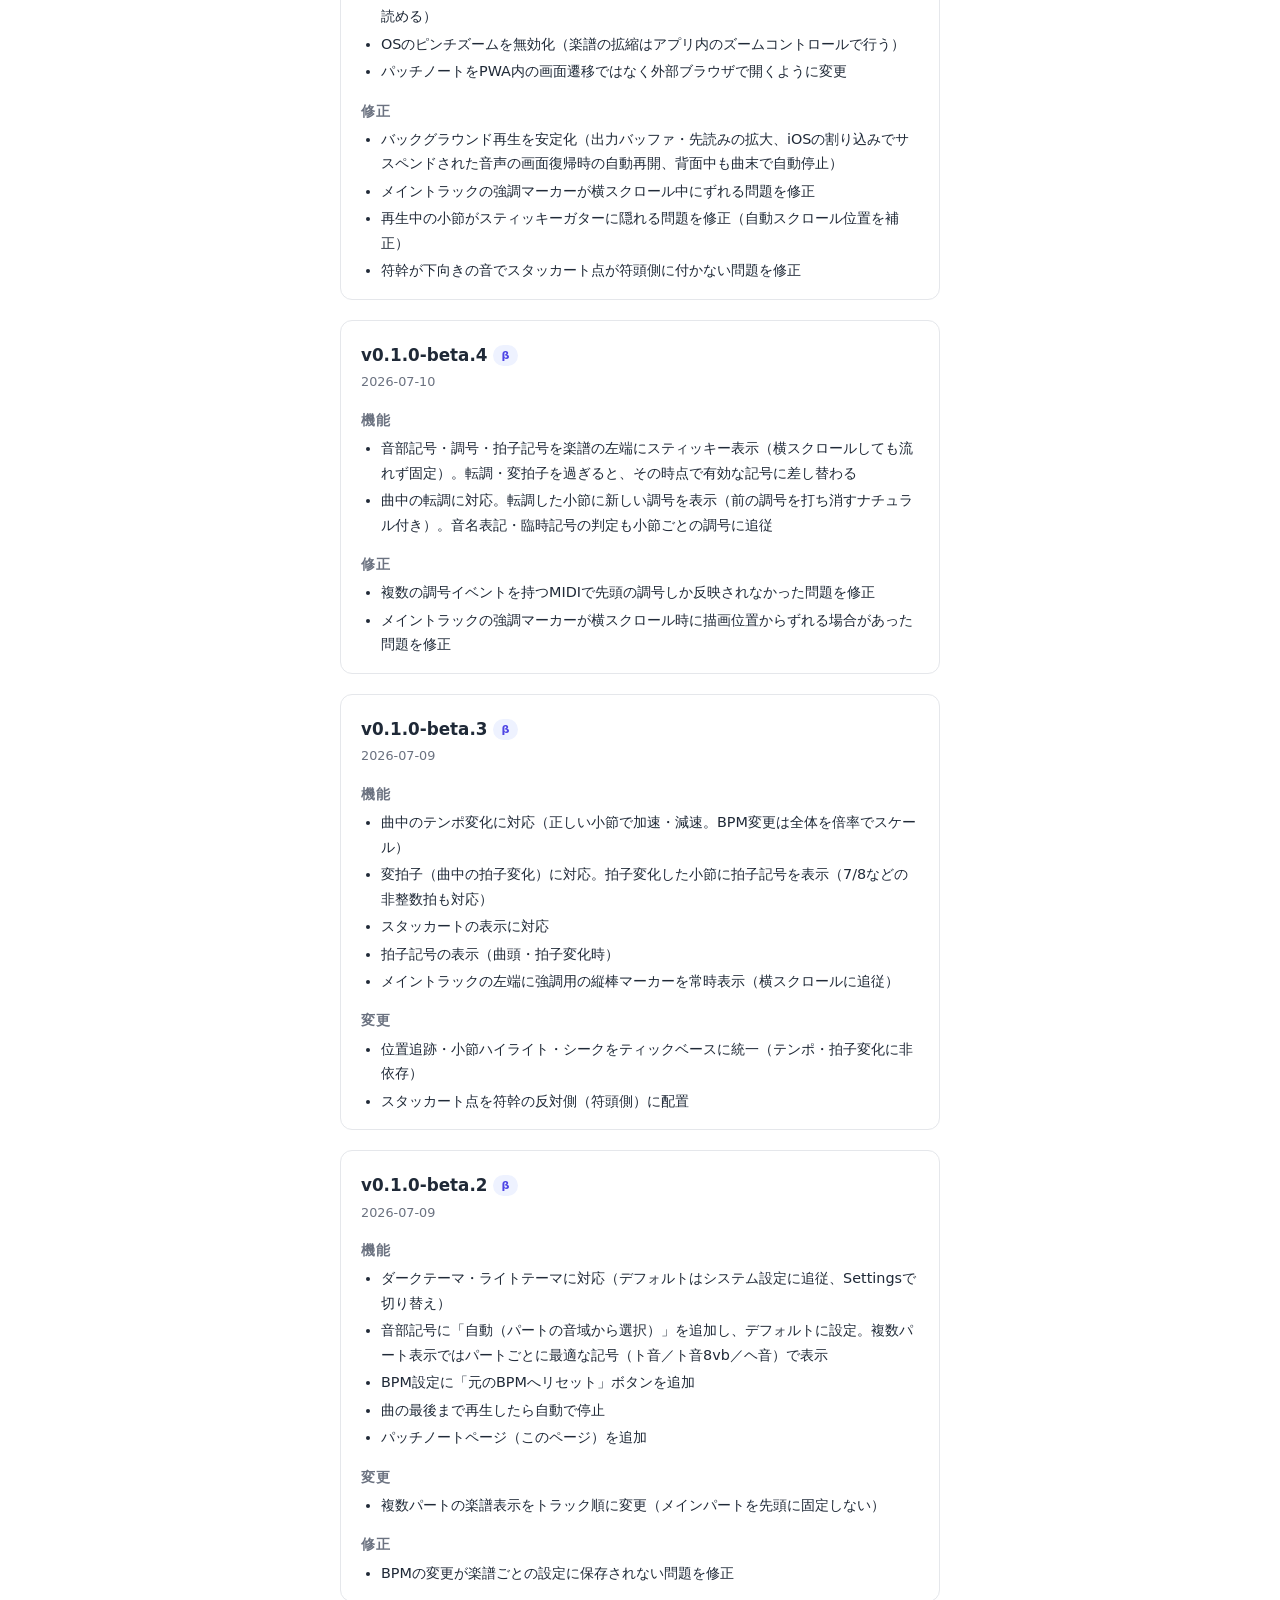
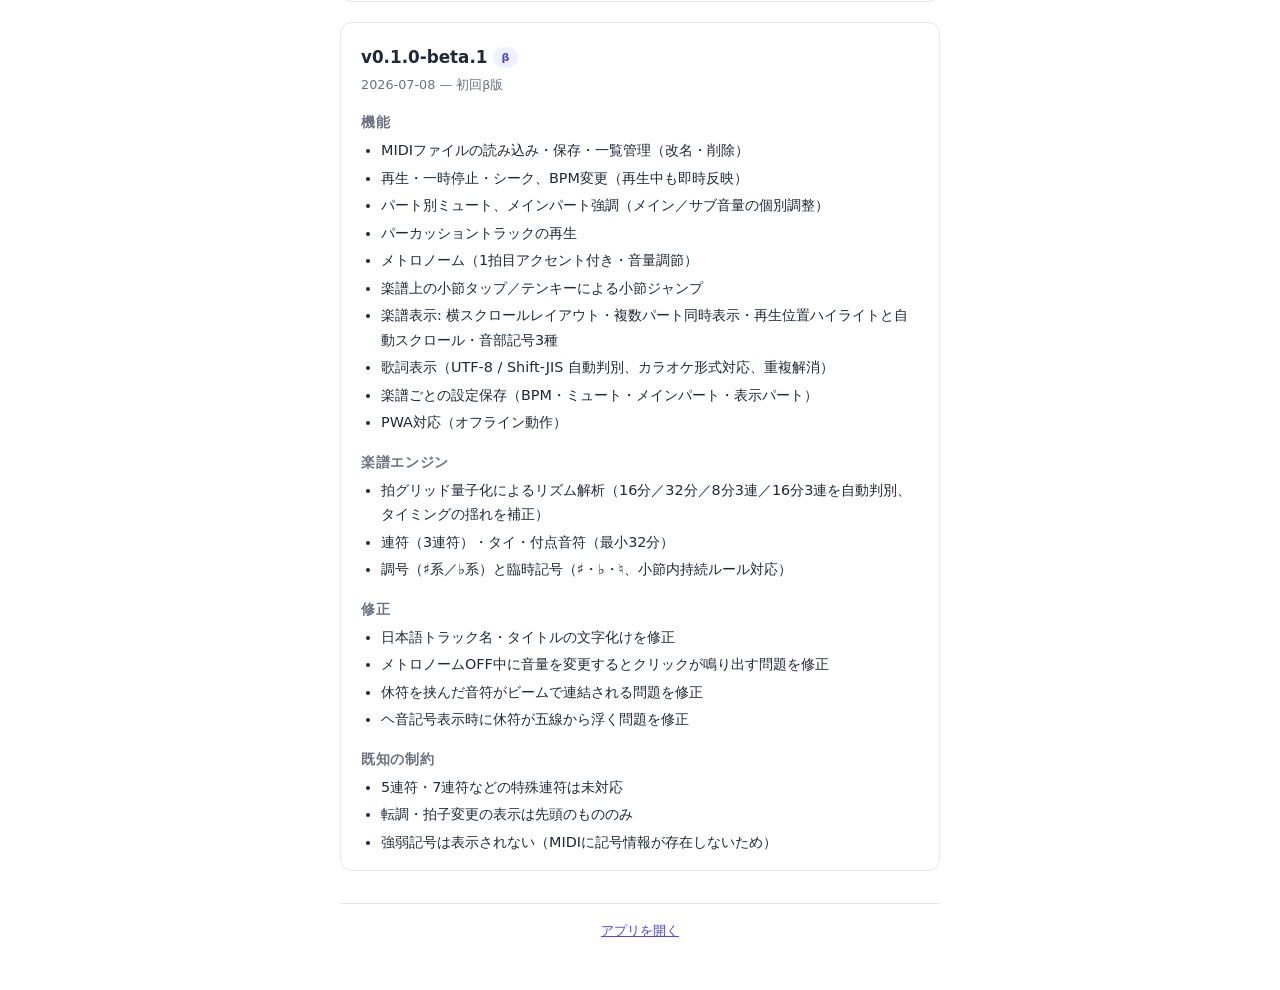
==== commit 2f269ecd: "deploy: AcruxAMP/AcruxAMP.develop@2d9c1c54a6195ba77af3b27712413f50399e832c" ====
--- a/patchnotes/index.html
+++ b/patchnotes/index.html
@@ -92,6 +92,24 @@
     <p class="subtitle">アカペラ練習用MIDIプレーヤー Acrux AMP の更新履歴</p>
 
     <section class="release">
+      <h2>v0.1.0-beta.17<span class="badge">β</span></h2>
+      <p class="date">2026-11-05</p>
+
+      <h3>機能</h3>
+      <ul>
+        <li>MuseScore のファイル（.mscz / .mscx）に対応しました。MuseScore 3・4 のどちらで保存したものも読めます。楽譜は推定ではなく書かれたとおりに表示します（リズム・調号・音部記号・♯/♭の綴り・臨時記号）。歌詞（1番）・連符・タイ・弱起・テンポ変化・転調にも対応しています</li>
+        <li>1つの譜表に2つのパートが書かれている楽譜（ソプラノとアルトが同じ譜表など）は、そのまま1つの譜表に上下の声部として表示します（ミュートやメインパートの切り替えは譜表ごと）</li>
+        <li>反復記号・1番/2番カッコ・D.C./D.S.・Coda・Fine は MuseScore と同じ順に再生し、楽譜も演奏順に並びます。小節番号は書かれた番号です（繰り返す部分は同じ番号が再び出ます）</li>
+        <li>練習番号へのジャンプ: 小節ジャンプのキーパッドに練習番号（A, B, C…）のボタンを出します。MuseScore の練習番号のほか、MIDI に入っているマーカーも練習番号として使います。楽譜の小節番号の横にも枠付きで表示します</li>
+      </ul>
+
+      <h3>未対応</h3>
+      <ul>
+        <li>強弱記号による音量、装飾音、アーティキュレーション、歌詞の2番以降、パート譜、スラーの表示</li>
+      </ul>
+    </section>
+
+    <section class="release">
       <h2>v0.1.0-beta.16<span class="badge">β</span></h2>
       <p class="date">2026-11-04</p>
 
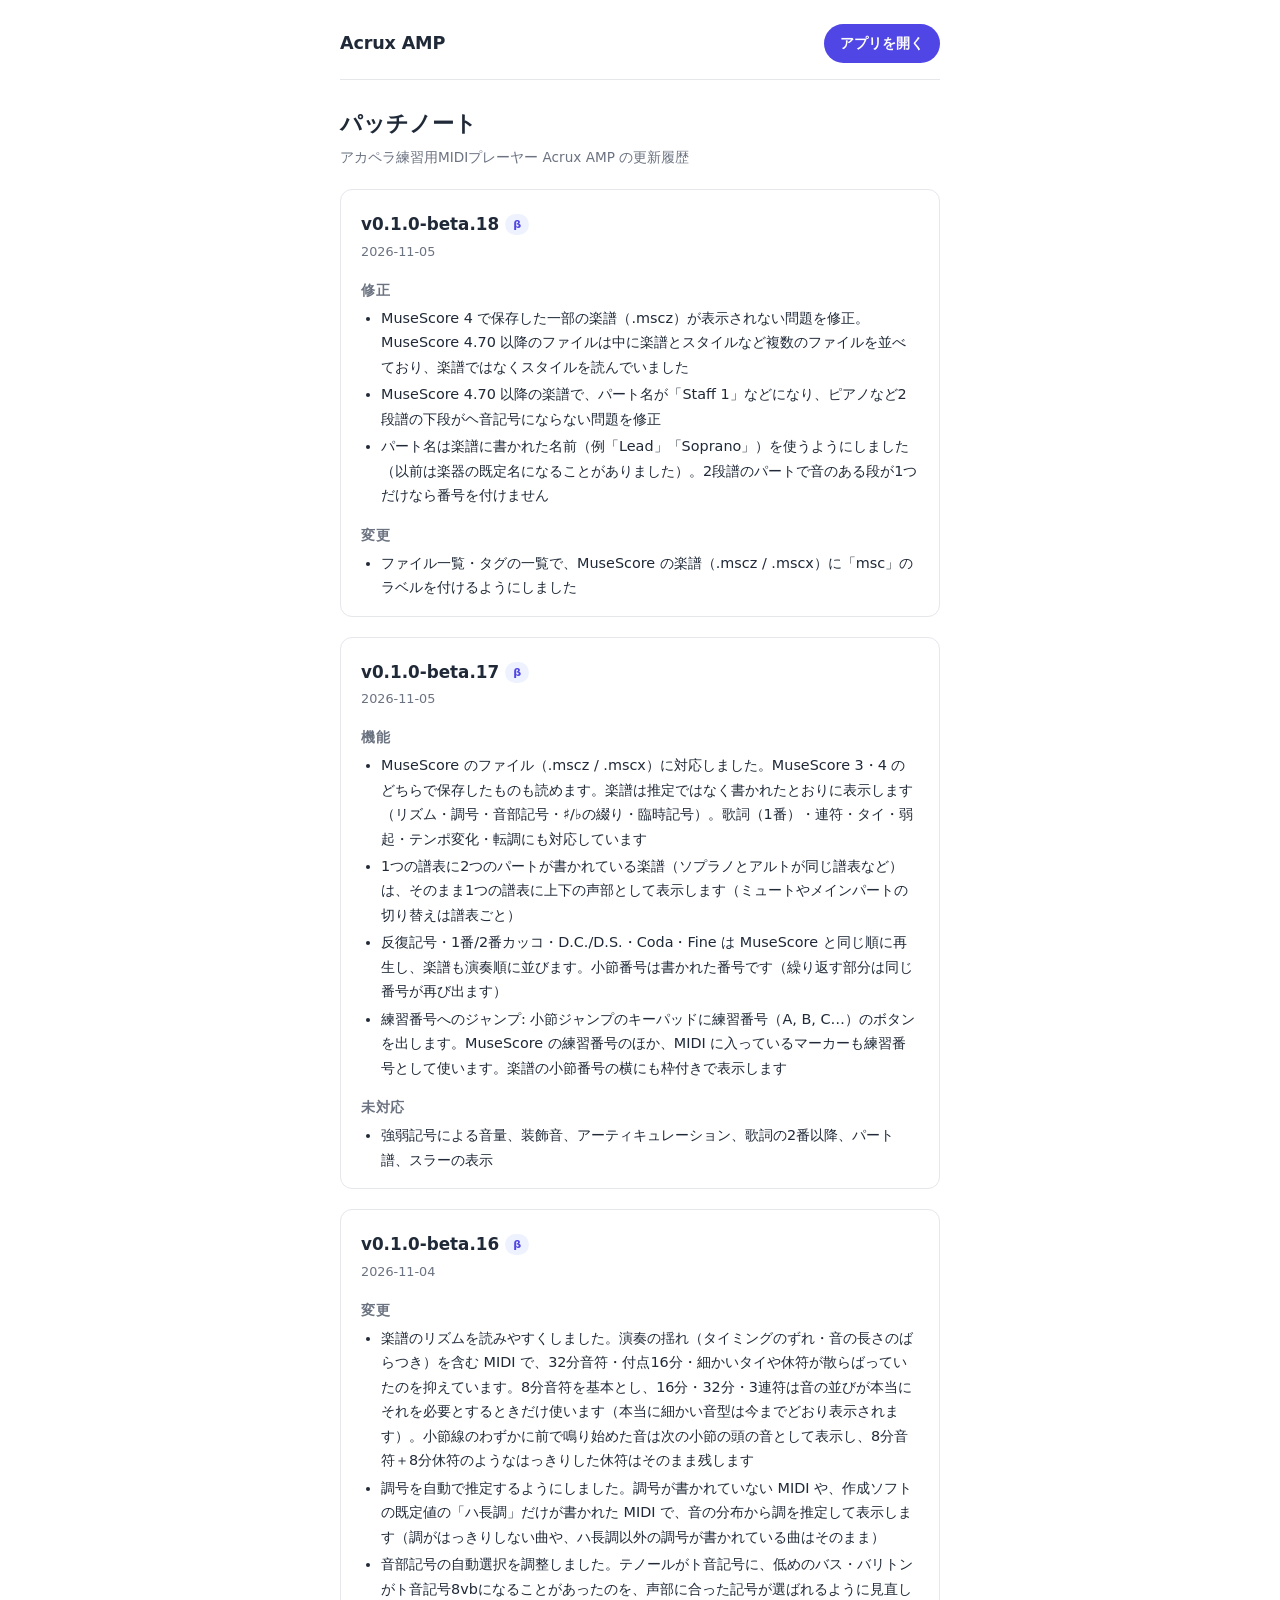
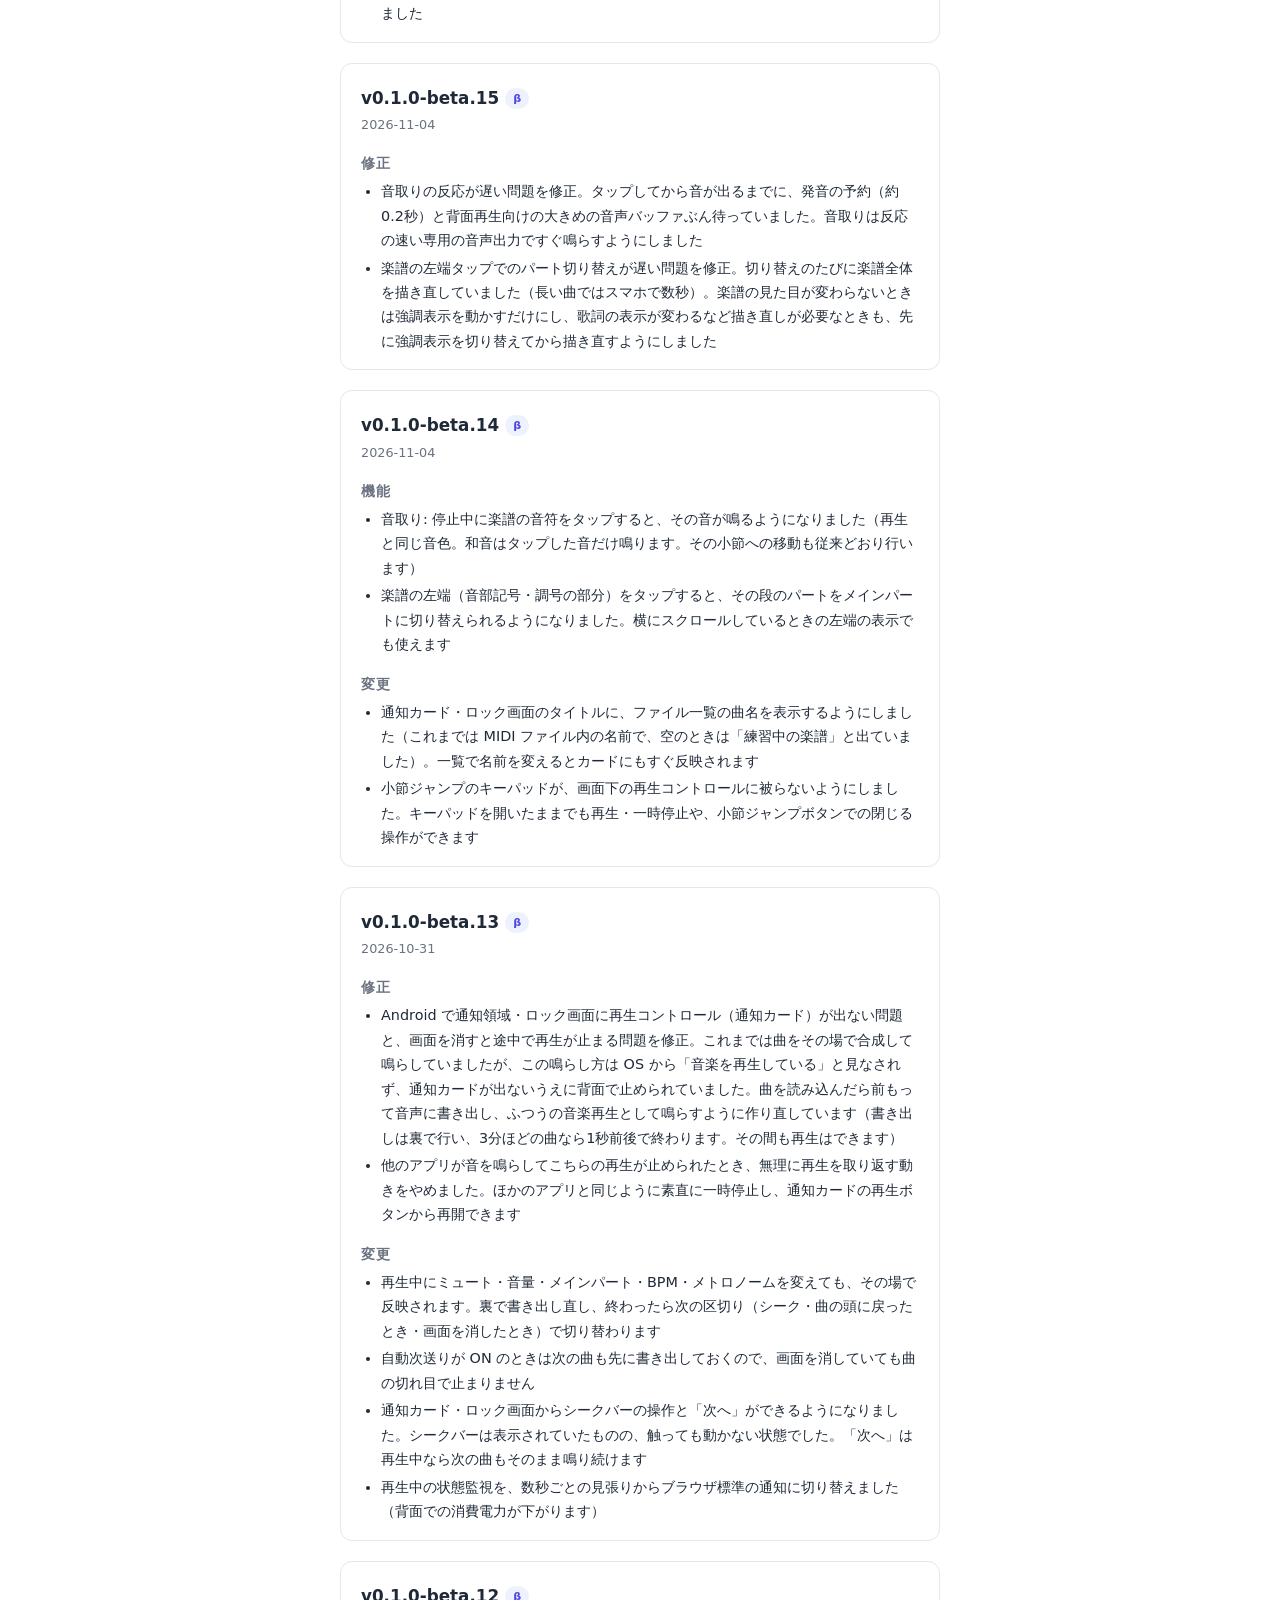
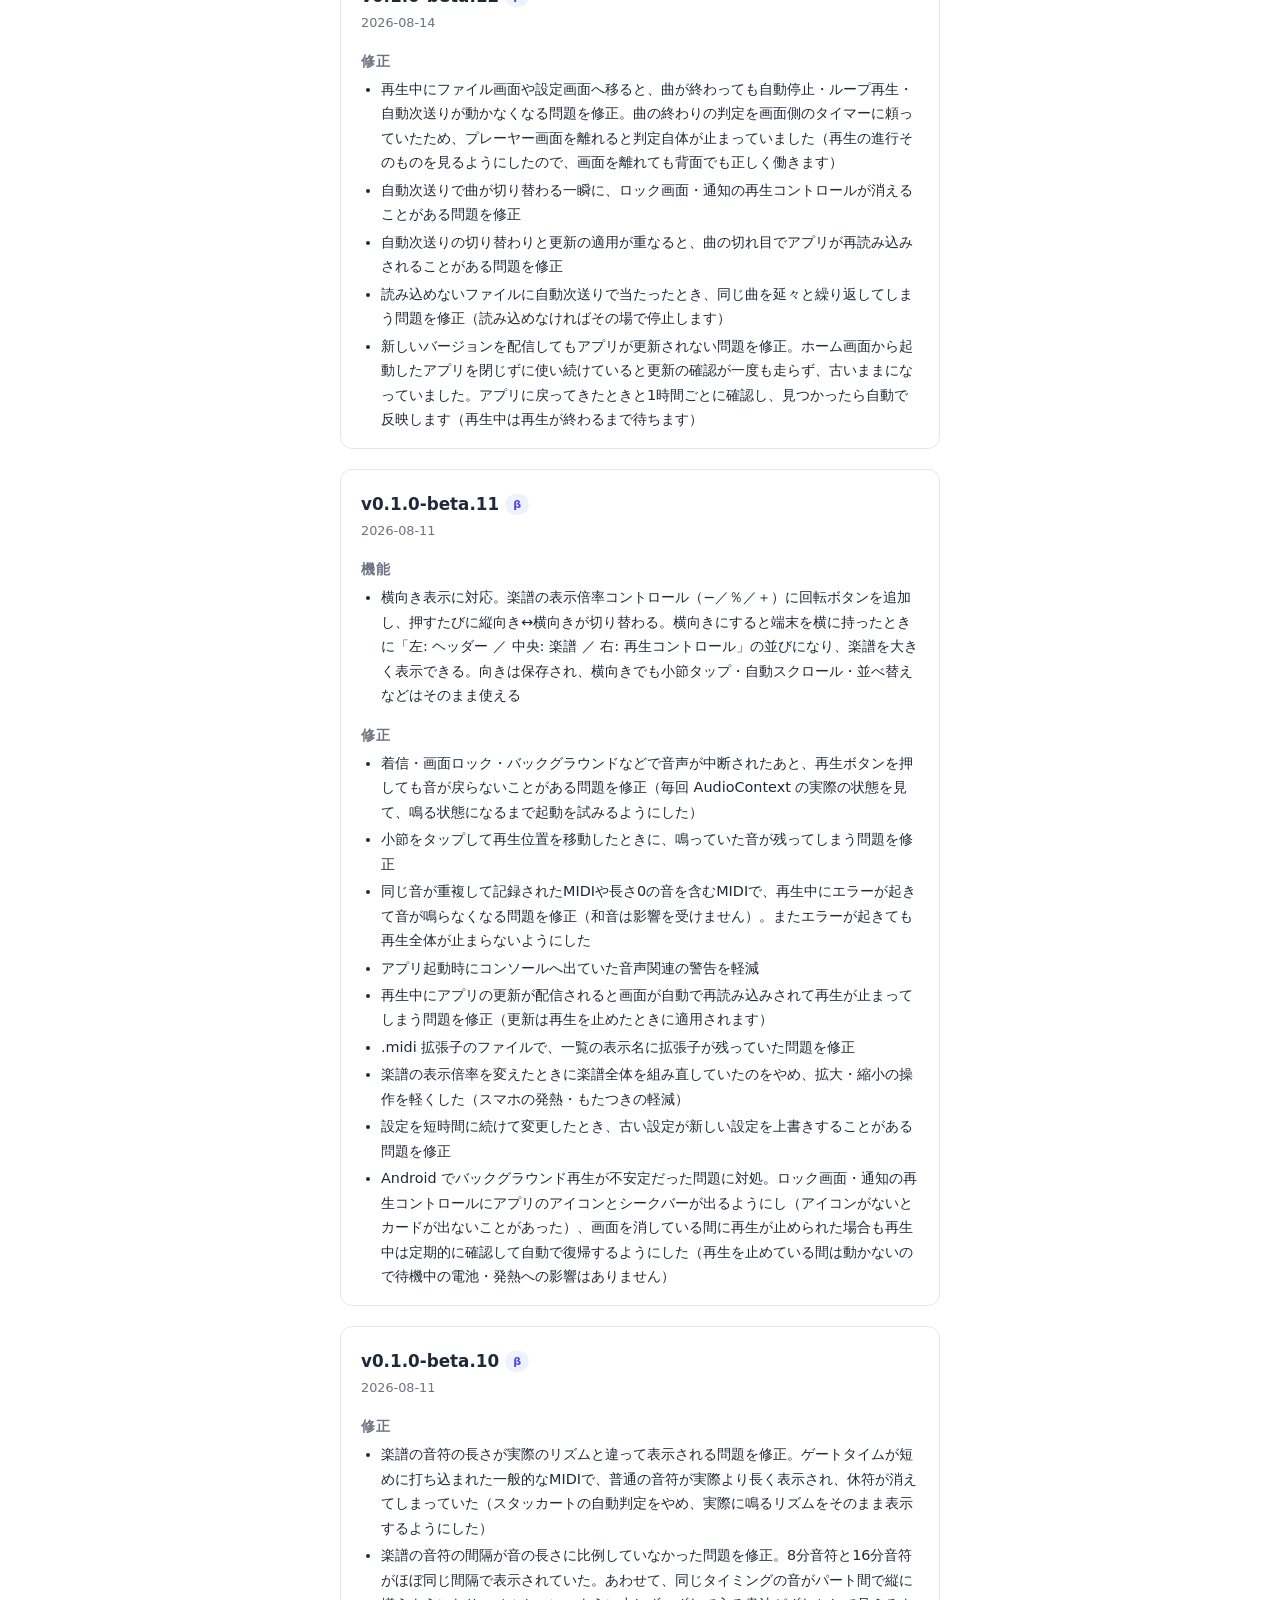
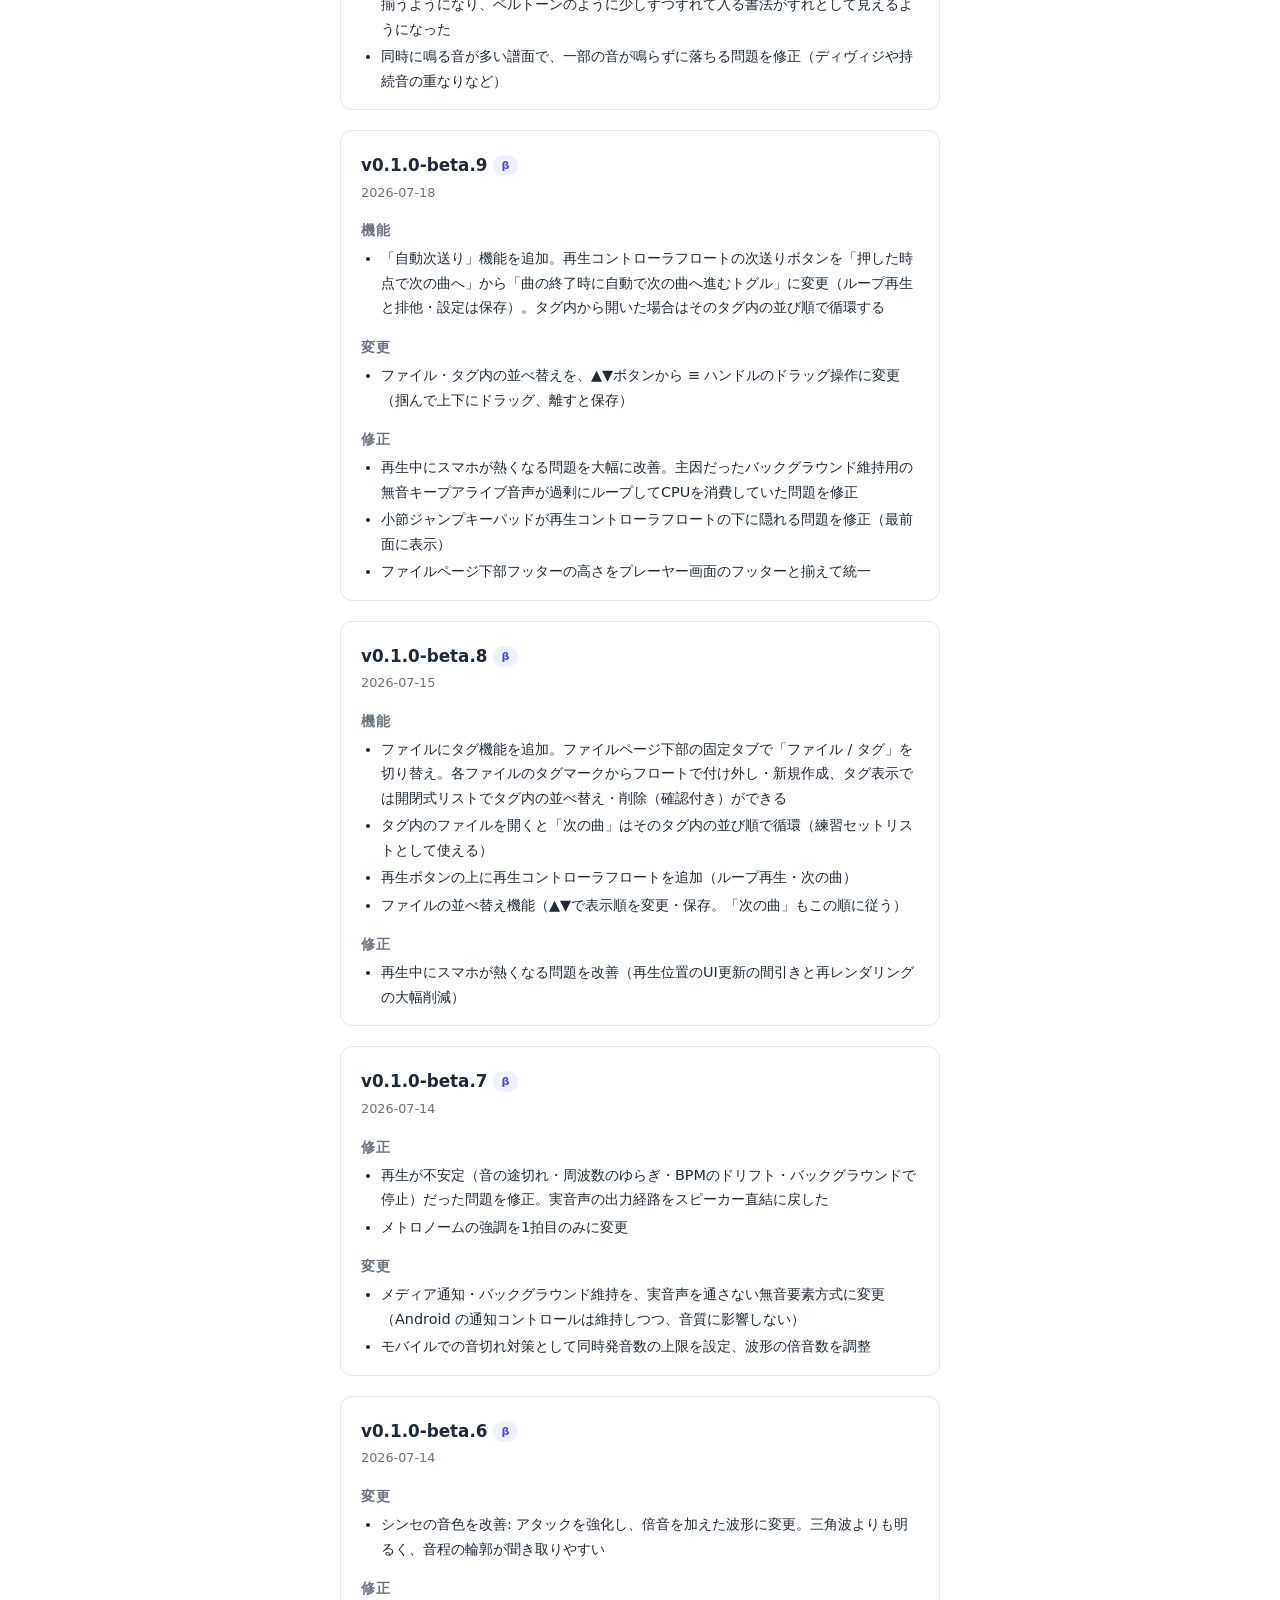
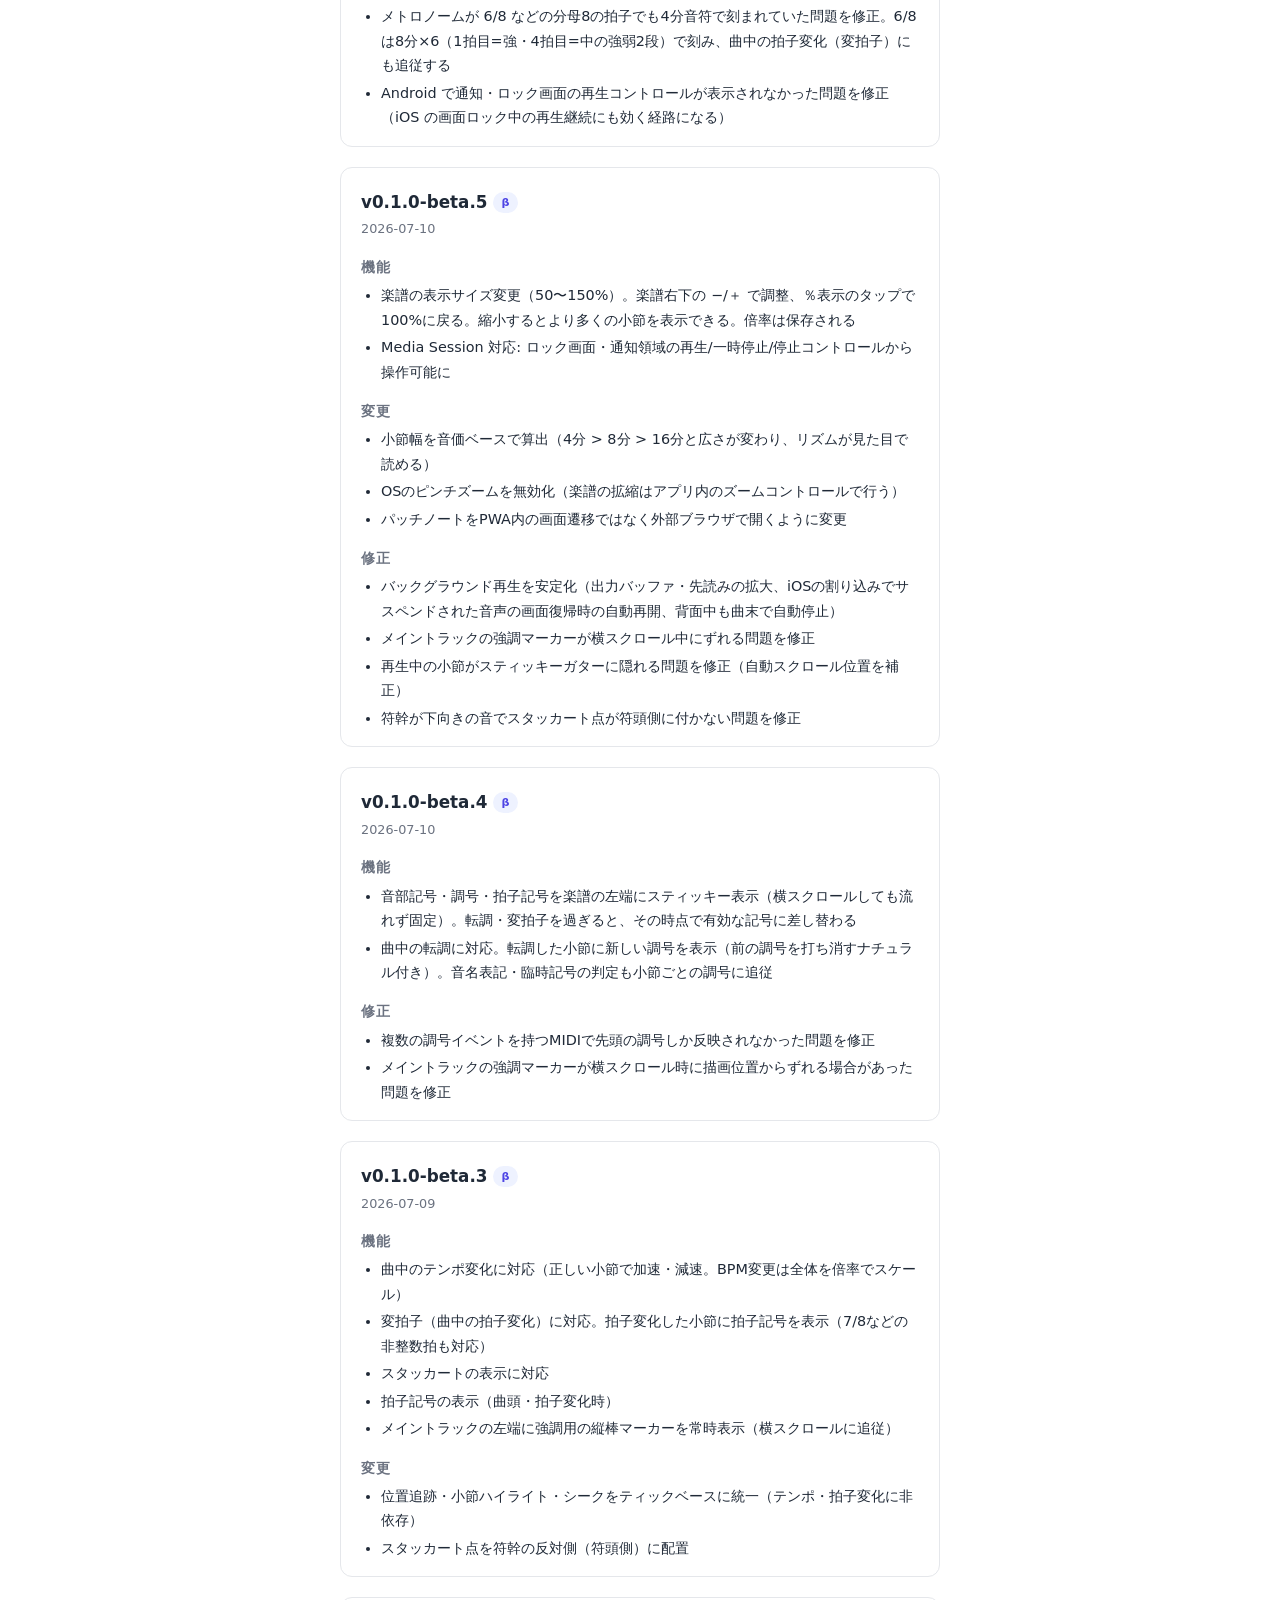
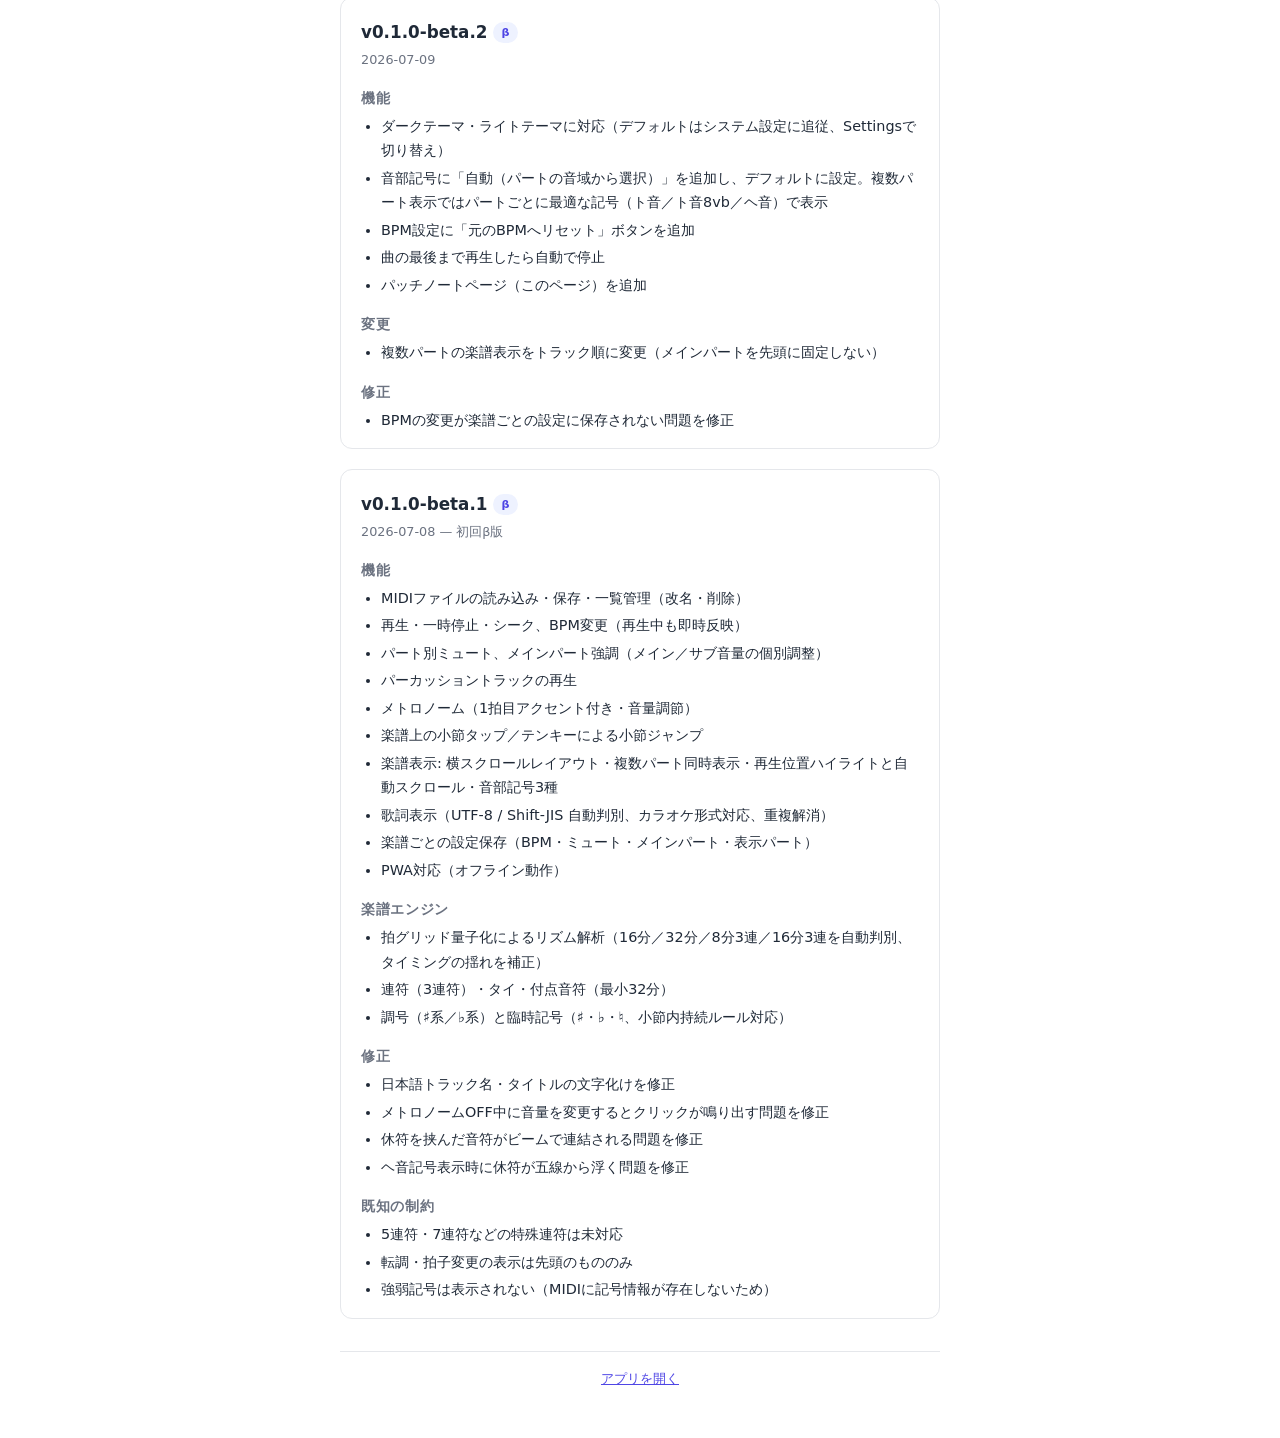
==== commit 7fbb4217: "deploy: AcruxAMP/AcruxAMP.develop@cdf622cb6b0a4caf22af52fdc4619087c72de662" ====
--- a/patchnotes/index.html
+++ b/patchnotes/index.html
@@ -92,6 +92,23 @@
     <p class="subtitle">アカペラ練習用MIDIプレーヤー Acrux AMP の更新履歴</p>
 
     <section class="release">
+      <h2>v0.1.0-beta.18<span class="badge">β</span></h2>
+      <p class="date">2026-11-05</p>
+
+      <h3>修正</h3>
+      <ul>
+        <li>MuseScore 4 で保存した一部の楽譜（.mscz）が表示されない問題を修正。MuseScore 4.70 以降のファイルは中に楽譜とスタイルなど複数のファイルを並べており、楽譜ではなくスタイルを読んでいました</li>
+        <li>MuseScore 4.70 以降の楽譜で、パート名が「Staff 1」などになり、ピアノなど2段譜の下段がヘ音記号にならない問題を修正</li>
+        <li>パート名は楽譜に書かれた名前（例「Lead」「Soprano」）を使うようにしました（以前は楽器の既定名になることがありました）。2段譜のパートで音のある段が1つだけなら番号を付けません</li>
+      </ul>
+
+      <h3>変更</h3>
+      <ul>
+        <li>ファイル一覧・タグの一覧で、MuseScore の楽譜（.mscz / .mscx）に「msc」のラベルを付けるようにしました</li>
+      </ul>
+    </section>
+
+    <section class="release">
       <h2>v0.1.0-beta.17<span class="badge">β</span></h2>
       <p class="date">2026-11-05</p>
 
